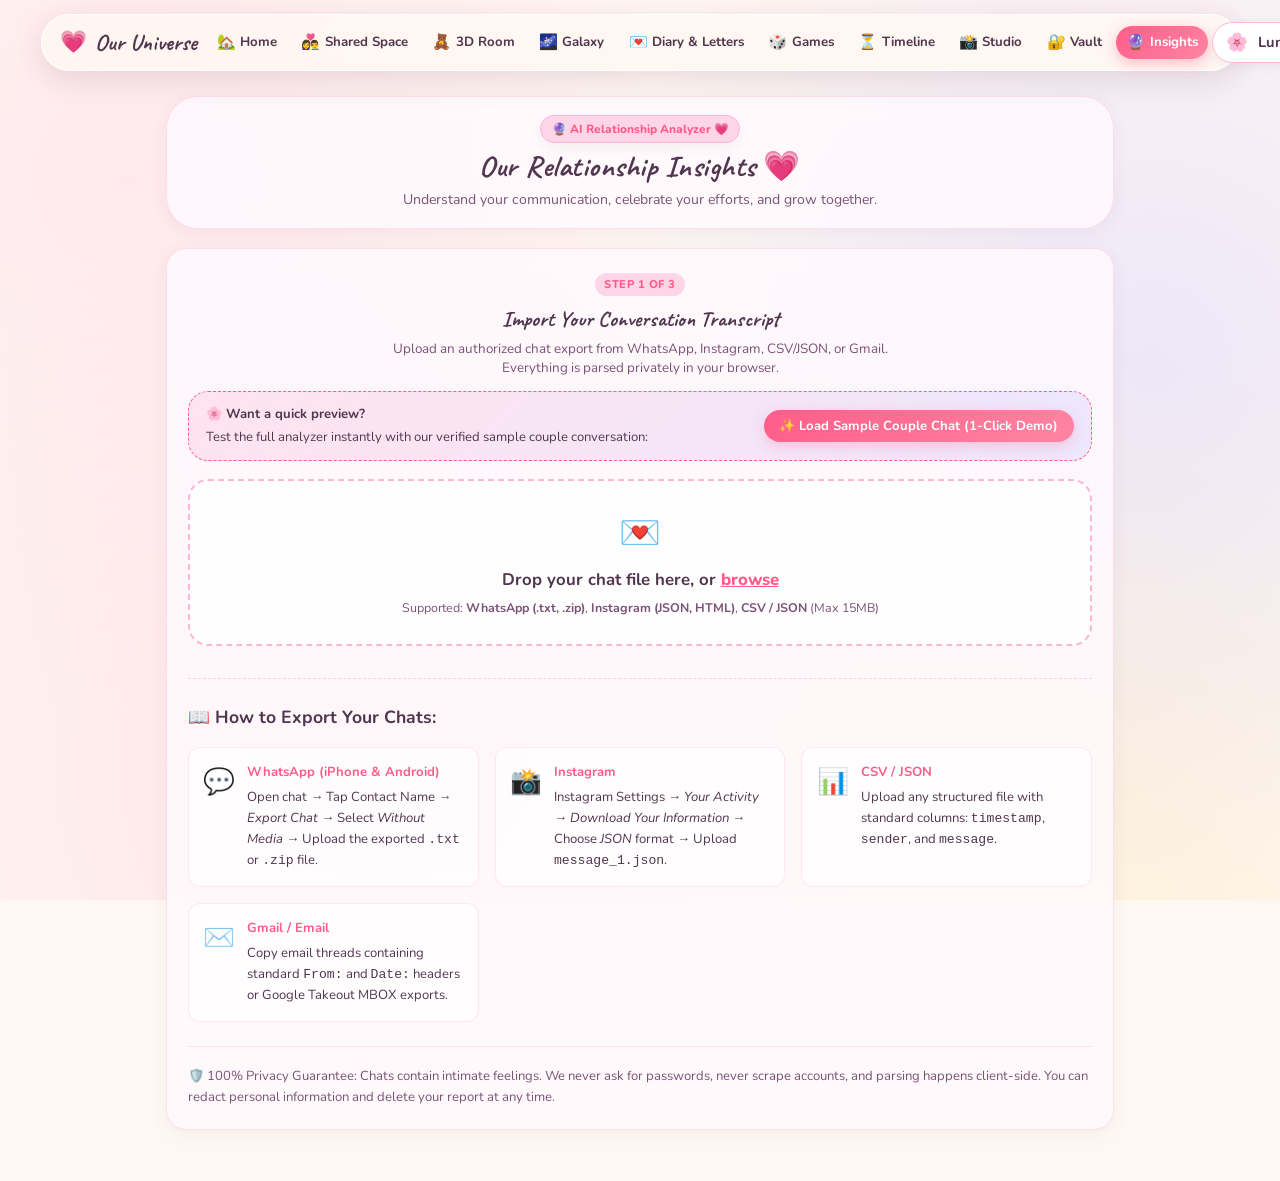
==== analyzer.html @ 063340ad "Initial commit: Our Little Universe project with AI relationship analyzer, couple quiz, 3D room, vau" ====
<!DOCTYPE html>
<html lang="en">
<head>
  <meta charset="UTF-8">
  <meta name="viewport" content="width=device-width, initial-scale=1.0">
  <title>Our Relationship Insights 💗 | Our Little Universe</title>
  <meta name="description" content="AI Relationship Analyzer - Understand your communication, celebrate your efforts, and grow together in your private couple universe.">

  <!-- Romantic Google Fonts -->
  <link rel="preconnect" href="https://fonts.googleapis.com">
  <link rel="preconnect" href="https://fonts.gstatic.com" crossorigin>
  <link href="https://fonts.googleapis.com/css2?family=Caveat:wght@600;700&family=Nunito:wght@400;600;700;800&family=Sacramento&display=swap" rel="stylesheet">

  <link rel="stylesheet" href="css/style.css">

  <style>
    /* Prevent flash of protected content before authentication confirmation */
    html:not(.auth-verified) body {
      display: none !important;
    }
  </style>
  <script>
    (function() {
      try {
        const token = localStorage.getItem('universe_session_token');
        const cached = localStorage.getItem('universe_cached_user');
        const hasCookie = document.cookie.indexOf('universe_session=') !== -1;
        if (token || cached || hasCookie) {
          document.documentElement.classList.add('auth-verified');
        }
      } catch (e) {}
    })();
  </script>
</head>
<body class="page-analyzer">

  <!-- Site Navigation -->
  <header class="site-header" id="site-header">
    <nav class="nav-container" aria-label="Main Navigation">
      <a href="index.html" class="nav-logo" aria-label="Our Little Universe Home">
        <span class="logo-heart">💗</span>
        <span class="logo-text">Our Universe</span>
      </a>

      <!-- Hamburger Toggle for Mobile -->
      <button class="nav-toggle-btn" id="nav-toggle-btn" aria-label="Toggle navigation menu" aria-expanded="false" aria-controls="nav-links-menu">
        <div class="hamburger-icon" aria-hidden="true">
          <span></span>
          <span></span>
          <span></span>
        </div>
      </button>

      <!-- Nav Links -->
      <ul class="nav-links" id="nav-links-menu">
        <li><a href="index.html" class="nav-link"><span>🏡</span> Home</a></li>
        <li><a href="shared.html" class="nav-link"><span>👩‍❤️‍👨</span> Shared Space</a></li>
        <li><a href="room.html" class="nav-link"><span>🧸</span> 3D Room</a></li>
        <li><a href="galaxy.html" class="nav-link"><span>🌌</span> Galaxy</a></li>
        <li><a href="diary.html" class="nav-link"><span>💌</span> Diary &amp; Letters</a></li>
        <li><a href="games.html" class="nav-link"><span>🎲</span> Games</a></li>
        <li><a href="timeline.html" class="nav-link"><span>⏳</span> Timeline</a></li>
        <li><a href="studio.html" class="nav-link"><span>📸</span> Studio</a></li>
        <li><a href="vault.html" class="nav-link"><span>🔐</span> Vault</a></li>
        <li><a href="analyzer.html" class="nav-link active"><span>🔮</span> Insights</a></li>
        <li class="nav-account-item">
          <div class="user-account-pill">
            <span class="user-avatar" aria-hidden="true">🌸</span>
            <span class="user-display-name" id="user-display-name">Soulmate</span>
            <button type="button" class="btn-logout" id="btn-logout" aria-label="Log Out">
              <span>Logout</span> 🚪
            </button>
          </div>
        </li>
      </ul>
    </nav>
  </header>

  <main class="analyzer-main-container">

    <!-- Page Hero Banner -->
    <div class="analyzer-hero-card glass-card text-center">
      <div class="hero-badge">
        <span>🔮</span> AI Relationship Analyzer <span>💗</span>
      </div>
      <h1 class="cursive-title studio-page-title" id="analyzer-main-title">
        Our Relationship <span class="sparkle-word">Insights</span> 💗
      </h1>
      <p class="studio-page-subtitle">
        Understand your communication, celebrate your efforts, and grow together.
      </p>
    </div>

    <!-- ============================================== -->
    <!-- STEP 1: CHAT IMPORT & REDACTION CENTER         -->
    <!-- ============================================== -->
    <section class="analyzer-step-section" id="step-import">
      <div class="glass-card import-card">
        <div class="step-card-header">
          <span class="step-counter-badge">Step 1 of 3</span>
          <h3>Import Your Conversation Transcript</h3>
          <p class="step-desc">
            Upload an authorized chat export from WhatsApp, Instagram, CSV/JSON, or Gmail. Everything is parsed privately in your browser.
          </p>
        </div>

        <!-- 1-Click Demo Evaluation Button -->
        <div class="demo-chat-banner">
          <div class="demo-info">
            <strong>🌸 Want a quick preview?</strong>
            <span>Test the full analyzer instantly with our verified sample couple conversation:</span>
          </div>
          <button type="button" class="btn btn-primary" id="btn-load-demo-chat">
            <span>✨ Load Sample Couple Chat (1-Click Demo)</span>
          </button>
        </div>

        <!-- Dropzone Container -->
        <div class="chat-dropzone" id="chat-dropzone" tabindex="0" role="button" aria-label="Upload chat export file">
          <input type="file" id="chat-file-input" accept=".txt,.zip,.json,.html,.htm,.csv" style="display: none;">
          <div class="dropzone-icon">💌</div>
          <h4>Drop your chat file here, or <span class="browse-link">browse</span></h4>
          <p class="dropzone-hints">
            Supported: <strong>WhatsApp (.txt, .zip)</strong>, <strong>Instagram (JSON, HTML)</strong>, <strong>CSV / JSON</strong> (Max 15MB)
          </p>
        </div>

        <!-- Supported Formats & Export Guides Accordion -->
        <div class="export-guides-wrapper">
          <h4 class="guides-heading"><span>📖</span> How to Export Your Chats:</h4>
          <div class="guides-grid">
            <div class="guide-item">
              <span class="guide-app-icon">💬</span>
              <div class="guide-item-content">
                <strong>WhatsApp (iPhone &amp; Android)</strong>
                <p>Open chat &rarr; Tap Contact Name &rarr; <em>Export Chat</em> &rarr; Select <em>Without Media</em> &rarr; Upload the exported <code>.txt</code> or <code>.zip</code> file.</p>
              </div>
            </div>
            <div class="guide-item">
              <span class="guide-app-icon">📸</span>
              <div class="guide-item-content">
                <strong>Instagram</strong>
                <p>Instagram Settings &rarr; <em>Your Activity</em> &rarr; <em>Download Your Information</em> &rarr; Choose <em>JSON</em> format &rarr; Upload <code>message_1.json</code>.</p>
              </div>
            </div>
            <div class="guide-item">
              <span class="guide-app-icon">📊</span>
              <div class="guide-item-content">
                <strong>CSV / JSON</strong>
                <p>Upload any structured file with standard columns: <code>timestamp</code>, <code>sender</code>, and <code>message</code>.</p>
              </div>
            </div>
            <div class="guide-item">
              <span class="guide-app-icon">✉️</span>
              <div class="guide-item-content">
                <strong>Gmail / Email</strong>
                <p>Copy email threads containing standard <code>From:</code> and <code>Date:</code> headers or Google Takeout MBOX exports.</p>
              </div>
            </div>
          </div>
        </div>

        <!-- Privacy & Protection Disclosure -->
        <div class="vault-security-guarantee" style="margin-top: 1.5rem;">
          <span>🛡️ 100% Privacy Guarantee:</span> Chats contain intimate feelings. We never ask for passwords, never scrape accounts, and parsing happens client-side. You can redact personal information and delete your report at any time.
        </div>
      </div>
    </section>

    <!-- ============================================== -->
    <!-- STEP 2: IDENTIFY BOTH PARTNERS & CONSENT CHECK -->
    <!-- ============================================== -->
    <section class="analyzer-step-section" id="step-mapping" style="display: none;">
      <div class="glass-card mapping-card">
        <div class="step-card-header text-center">
          <span class="step-counter-badge">Step 2 of 3</span>
          <h3>Identify Both Partners &amp; Verify Consent</h3>
          <p class="step-desc">
            Map the detected chat names to Partner A and Partner B. You can assign custom cute nicknames!
          </p>
        </div>

        <!-- Detected Overview Summary -->
        <div class="detected-overview-box">
          <div class="overview-item">
            <span class="item-label">Total Messages</span>
            <span class="item-val" id="mapping-preview-total">0</span>
          </div>
          <div class="overview-item">
            <span class="item-label">Conversation Span</span>
            <span class="item-val" id="mapping-preview-dates">Loading...</span>
          </div>
          <div class="overview-item">
            <span class="item-label">Detected Format</span>
            <span class="item-val" id="mapping-preview-format">WhatsApp TXT</span>
          </div>
        </div>

        <!-- Partner Mapping Form -->
        <div class="partners-mapping-grid">
          <div class="partner-map-col">
            <label class="form-label" for="select-partner-a"><span>🌸</span> Select Partner A (Sender):</label>
            <select id="select-partner-a" class="studio-input"></select>
            <label class="form-label" for="input-name-a" style="margin-top: 0.8rem;">Display Name / Nickname:</label>
            <input type="text" id="input-name-a" class="studio-input" value="Dudu">
          </div>

          <div class="partner-map-col">
            <label class="form-label" for="select-partner-b"><span>🧸</span> Select Partner B (Sender):</label>
            <select id="select-partner-b" class="studio-input"></select>
            <label class="form-label" for="input-name-b" style="margin-top: 0.8rem;">Display Name / Nickname:</label>
            <input type="text" id="input-name-b" class="studio-input" value="Budu">
          </div>
        </div>

        <!-- Privacy & Informed Consent Checklist -->
        <div class="consent-checklist-box">
          <h4><span>📜</span> Mandatory Mutual Consent &amp; Privacy Checklist</h4>
          <label class="consent-label">
            <input type="checkbox" id="consent-agreement" required>
            <span>I confirm that <strong>both partners have given permission</strong> to analyze this shared conversation.</span>
          </label>
          <label class="consent-label">
            <input type="checkbox" id="consent-redact" checked>
            <span><strong>Automatically redact personal information:</strong> masks phone numbers, emails, and web links before processing.</span>
          </label>
        </div>

        <div class="mapping-actions-row">
          <button type="button" class="btn btn-secondary" id="btn-cancel-mapping">
            <span>↩️ Choose Another File</span>
          </button>
          <button type="button" class="btn btn-primary" id="btn-confirm-analyze">
            <span>✨ Confirm &amp; Generate Insights</span>
          </button>
        </div>
      </div>
    </section>

    <!-- ============================================== -->
    <!-- STEP 3: RELATIONSHIP INSIGHTS DASHBOARD        -->
    <!-- ============================================== -->
    <section class="analyzer-step-section" id="step-dashboard" style="display: none;">
      
      <!-- Top Status Toolbar -->
      <div class="dashboard-toolbar-row">
        <div class="toolbar-left">
          <span class="status-pill-badge" id="ai-engine-badge"><span>🤖</span> AI Engine Active</span>
          <span class="couple-names-badge" id="dashboard-partner-names">A celebration of communication for Dudu &amp; Budu 💗</span>
        </div>
        <div class="toolbar-right">
          <button type="button" class="btn btn-secondary btn-sm" id="btn-export-report" title="Print or save PDF report">
            <span>📄</span> Export Report
          </button>
          <button type="button" class="btn btn-secondary btn-sm" id="btn-new-analysis">
            <span>🔄</span> New Analysis
          </button>
          <button type="button" class="btn btn-danger btn-sm" id="btn-delete-analysis" title="Purge all data">
            <span>🗑️</span> Delete All Data
          </button>
        </div>
      </div>

      <!-- 1. Key Statistics Grid -->
      <div class="stats-cards-grid">
        <div class="stat-metric-card glass-card">
          <span class="stat-icon">💬</span>
          <span class="stat-number" id="stat-total-messages">0</span>
          <span class="stat-label">Total Messages</span>
          <span class="stat-subtext" id="stat-date-span">Verified Timeline</span>
        </div>
        <div class="stat-metric-card glass-card">
          <span class="stat-icon">📅</span>
          <span class="stat-number" id="stat-active-days">0</span>
          <span class="stat-label">Active Conversation Days</span>
          <span class="stat-subtext" id="stat-calendar-days">Span</span>
        </div>
        <div class="stat-metric-card glass-card">
          <span class="stat-icon">👩‍❤️‍👨</span>
          <span class="stat-number" id="stat-dual-days">0</span>
          <span class="stat-label">Both Partners Active Days</span>
          <span class="stat-subtext">Mutual Daily Interaction</span>
        </div>
        <div class="stat-metric-card glass-card">
          <span class="stat-icon">⚡</span>
          <span class="stat-number" id="stat-avg-msgs">0</span>
          <span class="stat-label">Avg Messages / Active Day</span>
          <span class="stat-subtext">Daily Communication Rhythm</span>
        </div>
      </div>

      <!-- 2. Balanced Communication Analysis & Visual Meters -->
      <div class="glass-card section-card" id="section-balance">
        <div class="section-card-title">
          <span>⚖️</span> Communication Balance &amp; Reciprocity
        </div>
        <p class="section-card-subtitle">
          Analyzing message volume, who starts conversations, and response tempos without arbitrary value judgments.
        </p>

        <div class="meters-container">
          <!-- Message Volume Meter -->
          <div class="meter-block">
            <div class="meter-header">
              <strong>Message Volume Share</strong>
              <span class="meter-values"><span id="meter-val-msgs-a">50%</span> vs <span id="meter-val-msgs-b">50%</span></span>
            </div>
            <div class="balance-bar-wrapper">
              <div class="balance-bar-a" id="bar-msgs-a" style="width: 50%;"></div>
              <div class="balance-bar-b" id="bar-msgs-b" style="width: 50%;"></div>
            </div>
            <div class="meter-legend">
              <span class="legend-a">🌸 <span id="label-name-a">Partner A</span></span>
              <span class="legend-b">🧸 <span id="label-name-b">Partner B</span></span>
            </div>
          </div>

          <!-- Conversation Initiations Meter -->
          <div class="meter-block">
            <div class="meter-header">
              <strong>Conversation Initiations (Sessions with &gt; 4h gap)</strong>
              <span class="meter-values"><span id="meter-val-init-a">50%</span> vs <span id="meter-val-init-b">50%</span></span>
            </div>
            <div class="balance-bar-wrapper">
              <div class="balance-bar-a" id="bar-init-a" style="width: 50%;"></div>
              <div class="balance-bar-b" id="bar-init-b" style="width: 50%;"></div>
            </div>
          </div>

          <!-- Response Tempos Grid -->
          <div class="tempo-subgrid">
            <div class="tempo-card">
              <h5>Daytime Median Response Speed</h5>
              <div class="tempo-comparison">
                <div class="tempo-col">
                  <span class="tempo-name">Partner A</span>
                  <span class="tempo-val" id="resp-median-a">10 mins</span>
                  <span class="tempo-badge" id="resp-fast-a">60% &lt;10m</span>
                </div>
                <div class="tempo-vs">⚡</div>
                <div class="tempo-col">
                  <span class="tempo-name">Partner B</span>
                  <span class="tempo-val" id="resp-median-b">15 mins</span>
                  <span class="tempo-badge" id="resp-fast-b">55% &lt;10m</span>
                </div>
              </div>
              <p class="tempo-methodology" id="resp-methodology"></p>
            </div>

            <div class="tempo-card">
              <h5>Questions Asked &amp; Answered</h5>
              <div class="tempo-comparison">
                <div class="tempo-col">
                  <span class="tempo-name">Partner A</span>
                  <span class="tempo-val" id="questions-asked-a">0</span>
                  <span class="tempo-badge" id="questions-rate-a">100% replied</span>
                </div>
                <div class="tempo-vs">❓</div>
                <div class="tempo-col">
                  <span class="tempo-name">Partner B</span>
                  <span class="tempo-val" id="questions-asked-b">0</span>
                  <span class="tempo-badge" id="questions-rate-b">100% replied</span>
                </div>
              </div>
              <p class="tempo-methodology">Measures curiosity and active interest in each other's daily lives and thoughts.</p>
            </div>
          </div>
        </div>

        <div class="balance-commentary-box" id="balance-analysis-commentary">
          Both partners share an open, reciprocal conversational flow.
        </div>
      </div>

      <!-- 3. Positive Moments & Celebrations -->
      <div class="glass-card section-card" id="section-positive">
        <div class="section-card-title">
          <span>💖</span> Positive Moments &amp; Mutual Appreciation
        </div>
        <p class="section-card-subtitle">
          Real tender moments, loving words, and emotional support discovered across your timeline.
        </p>
        <div class="positive-moments-grid" id="positive-moments-grid"></div>
      </div>

      <!-- 4. Partner Needs & Preferences (Separate Cards) -->
      <div class="glass-card section-card" id="section-needs">
        <div class="section-card-title">
          <span>💌</span> Understanding Both Partners' Needs &amp; Preferences
        </div>
        <p class="section-card-subtitle">
          Separate, compassionate profiles based on explicit statements and communicative habits.
        </p>
        <div class="partner-needs-grid">
          <div class="partner-needs-card glass-card" id="card-partner-a"></div>
          <div class="partner-needs-card glass-card" id="card-partner-b"></div>
        </div>
      </div>

      <!-- 5. Conflict Resolution & Communication Improvement Scenarios -->
      <div class="glass-card section-card" id="section-conflict">
        <div class="section-card-title">
          <span>🌱</span> What Could Both Partners Improve?
        </div>
        <p class="section-card-subtitle">
          Constructive, non-blaming breakdowns of real communication scenarios with constructive dialogue rewrites.
        </p>
        <div class="conflict-events-list" id="conflict-events-list"></div>
      </div>

      <!-- 6. Personalized Improvement Plan -->
      <div class="glass-card section-card" id="section-plan">
        <div class="section-card-title">
          <span>📋</span> Personalized Relationship Improvement Plan
        </div>
        <p class="section-card-subtitle">
          Actionable shared agreements and daily micro-habits to strengthen emotional security.
        </p>
        <ul class="improvement-plan-items" id="improvement-plan-items"></ul>
      </div>

      <!-- 7. Interactive Weekly Relationship Check-In -->
      <div class="glass-card section-card" id="section-checkin">
        <div class="section-card-title">
          <span>✨</span> Weekly Relationship Check-In &amp; Progress Tracker
        </div>
        <p class="section-card-subtitle">
          Log weekly reflections together to track your communication harmony over time.
        </p>

        <form id="weekly-checkin-form" class="weekly-checkin-form">
          <div class="rating-row">
            <span class="rating-label">This Week's Harmony Rating:</span>
            <div class="heart-rating-selector">
              <label><input type="radio" name="harmony-rating" value="1"> 💔</label>
              <label><input type="radio" name="harmony-rating" value="2"> 🤍</label>
              <label><input type="radio" name="harmony-rating" value="3"> 💓</label>
              <label><input type="radio" name="harmony-rating" value="4"> 💖</label>
              <label><input type="radio" name="harmony-rating" value="5" checked> 💕</label>
            </div>
          </div>

          <div class="form-grid-2">
            <div class="form-group">
              <label for="checkin-celebration" class="form-label"><span>🎉</span> What went well between us this week?</label>
              <input type="text" id="checkin-celebration" class="studio-input" placeholder="e.g. Loved our calm conversation about weekend plans!" required>
            </div>
            <div class="form-group">
              <label for="checkin-goal" class="form-label"><span>🌱</span> What is our focus for next week?</label>
              <input type="text" id="checkin-goal" class="studio-input" placeholder="e.g. Giving a quick heads-up when busy at work.">
            </div>
          </div>

          <button type="submit" class="btn btn-primary" id="btn-save-checkin" style="margin-top: 1rem;">
            <span>💌</span> Save Weekly Reflection
          </button>
        </form>

        <div class="checkin-history-container" style="margin-top: 2rem;">
          <h4 class="history-title"><span>⏳</span> Past Reflections:</h4>
          <div class="checkin-history-list" id="checkin-history-list"></div>
        </div>
      </div>

    </section>

  </main>

  <!-- Scripts -->
  <script src="js/auth.js"></script>
  <script src="js/chat-parsers.js"></script>
  <script src="js/relationship-statistics.js"></script>
  <script src="js/relationship-analyzer.js"></script>

  <script>
    // Header Navigation Toggle for Mobile
    const navToggle = document.getElementById('nav-toggle-btn');
    const navMenu = document.getElementById('nav-links-menu');
    if (navToggle && navMenu) {
      navToggle.addEventListener('click', () => {
        const isExp = navToggle.getAttribute('aria-expanded') === 'true';
        navToggle.setAttribute('aria-expanded', !isExp);
        navMenu.classList.toggle('active');
      });
    }

    // Display user name if logged in
    try {
      const user = JSON.parse(localStorage.getItem('universe_cached_user') || '{}');
      if (user.displayName) {
        const nameEl = document.getElementById('user-display-name');
        if (nameEl) nameEl.textContent = user.displayName;
      }
    } catch(e) {}
  </script>
</body>
</html>
---- css/style.css ----
/* =====================================================
   OUR LITTLE UNIVERSE 💗 - MAIN STYLESHEET
   A Dreamy, Cute & Interactive Romantic Web Experience
   ===================================================== */

@import url('https://fonts.googleapis.com/css2?family=Caveat:wght@400..700&family=Nunito:ital,wght@0,300..800;1,300..800&family=Sacramento&display=swap');

/* --- Root Variables & Theme Tokens --- */
:root {
  --color-blush-pink: #FFD6E7;
  --color-soft-pink: #FFB6D5;
  --color-lavender: #DCD6FF;
  --color-cream: #FFF8F2;
  --color-rose-red: #FF5C8A;
  --color-dark-plum: #51364F;
  --color-plum-light: #7A5377;
  --color-gold: #FFE29A;
  --color-white: #FFFFFF;
  --color-glass: rgba(255, 248, 242, 0.72);
  --color-glass-strong: rgba(255, 255, 255, 0.88);
  --color-glass-border: rgba(255, 255, 255, 0.75);

  --font-heading: 'Caveat', cursive, sans-serif;
  --font-script: 'Sacramento', cursive, sans-serif;
  --font-body: 'Nunito', sans-serif;

  --shadow-sm: 0 4px 12px rgba(81, 54, 79, 0.06);
  --shadow-md: 0 8px 24px rgba(81, 54, 79, 0.09);
  --shadow-lg: 0 16px 36px rgba(81, 54, 79, 0.12);
  --shadow-glow: 0 0 25px rgba(255, 92, 138, 0.45);
  --shadow-glow-lavender: 0 0 25px rgba(220, 214, 255, 0.6);

  --radius-sm: 12px;
  --radius-md: 20px;
  --radius-lg: 32px;
  --radius-full: 9999px;

  --transition-fast: 0.2s cubic-bezier(0.4, 0, 0.2, 1);
  --transition-normal: 0.35s cubic-bezier(0.34, 1.56, 0.64, 1);
  --transition-smooth: 0.5s cubic-bezier(0.25, 1, 0.5, 1);
}

/* --- Base & Reset --- */
*, *::before, *::after {
  box-sizing: border-box;
  margin: 0;
  padding: 0;
}

html {
  scroll-behavior: smooth;
  font-size: 16px;
  -webkit-font-smoothing: antialiased;
  -moz-osx-font-smoothing: grayscale;
}

body {
  font-family: var(--font-body);
  background-color: var(--color-cream);
  color: var(--color-dark-plum);
  line-height: 1.6;
  overflow-x: hidden;
  position: relative;
  min-height: 100vh;
  background-image: 
    radial-gradient(circle at 10% 20%, rgba(255, 214, 231, 0.45) 0%, transparent 40%),
    radial-gradient(circle at 90% 40%, rgba(220, 214, 255, 0.5) 0%, transparent 45%),
    radial-gradient(circle at 30% 85%, rgba(255, 182, 213, 0.35) 0%, transparent 50%),
    radial-gradient(circle at 80% 90%, rgba(255, 226, 154, 0.3) 0%, transparent 40%);
  background-attachment: fixed;
}

/* --- Accessibility & Focus --- */
:focus-visible {
  outline: 3px solid var(--color-rose-red);
  outline-offset: 3px;
  border-radius: var(--radius-sm);
}

.sr-only {
  position: absolute;
  width: 1px;
  height: 1px;
  padding: 0;
  margin: -1px;
  overflow: hidden;
  clip: rect(0, 0, 0, 0);
  border: 0;
}

/* --- Global Interactive Canvas & Mouse Sparkles --- */
#universe-bg-canvas {
  position: fixed;
  top: 0;
  left: 0;
  width: 100%;
  height: 100%;
  pointer-events: none;
  z-index: 0;
}

.sparkle-particle {
  position: fixed;
  pointer-events: none;
  z-index: 9999;
  transform: translate(-50%, -50%);
  animation: sparkleFade 0.75s forwards cubic-bezier(0.1, 0.8, 0.3, 1);
}

@keyframes sparkleFade {
  0% {
    opacity: 1;
    transform: translate(-50%, -50%) scale(0.4) rotate(0deg);
  }
  50% {
    opacity: 0.9;
    transform: translate(-50%, calc(-50% - 14px)) scale(1.1) rotate(90deg);
  }
  100% {
    opacity: 0;
    transform: translate(-50%, calc(-50% - 28px)) scale(0.2) rotate(180deg);
  }
}

/* --- Typography Utilities --- */
.cursive-title {
  font-family: var(--font-heading);
  font-weight: 700;
  letter-spacing: 0.5px;
}

.section-container {
  max-width: 1100px;
  margin: 0 auto;
  padding: 3rem 1.25rem;
  position: relative;
  z-index: 1;
}

.section-header {
  text-align: center;
  margin-bottom: 1.8rem;
  position: relative;
}

.section-badge {
  display: inline-flex;
  align-items: center;
  gap: 0.4rem;
  background: rgba(255, 255, 255, 0.9);
  border: 1px solid rgba(255, 182, 213, 0.8);
  padding: 0.28rem 0.9rem;
  border-radius: var(--radius-full);
  font-size: 0.84rem;
  font-weight: 700;
  color: var(--color-rose-red);
  box-shadow: 0 2px 8px rgba(255, 92, 138, 0.12);
  margin-bottom: 0.5rem;
  backdrop-filter: blur(8px);
}

.section-title {
  font-family: var(--font-heading);
  font-size: clamp(1.8rem, 3.5vw, 2.4rem);
  color: var(--color-dark-plum);
  line-height: 1.2;
  margin-bottom: 0.4rem;
  text-shadow: 0 1px 2px rgba(255, 255, 255, 0.8);
}

.section-subtitle {
  font-size: clamp(0.92rem, 1.4vw, 1.05rem);
  color: var(--color-plum-light);
  max-width: 580px;
  margin: 0 auto;
  font-weight: 500;
  line-height: 1.45;
}

/* --- Reusable Glass Card --- */
.glass-card {
  background: rgba(255, 250, 253, 0.85);
  backdrop-filter: blur(14px);
  -webkit-backdrop-filter: blur(14px);
  border: 1px solid rgba(255, 205, 225, 0.65);
  border-radius: var(--radius-md);
  box-shadow: 0 4px 18px rgba(81, 54, 79, 0.06);
  position: relative;
  transition: transform var(--transition-normal), box-shadow var(--transition-normal);
}

.glass-card:hover {
  box-shadow: 0 8px 24px rgba(81, 54, 79, 0.1);
}

/* --- Buttons --- */
.btn {
  display: inline-flex;
  align-items: center;
  justify-content: center;
  gap: 0.45rem;
  padding: 0.58rem 1.35rem;
  font-family: var(--font-body);
  font-size: 0.92rem;
  font-weight: 700;
  border-radius: var(--radius-full);
  border: none;
  cursor: pointer;
  text-decoration: none;
  transition: all var(--transition-normal);
  position: relative;
  overflow: hidden;
  user-select: none;
}

.btn-primary {
  background: linear-gradient(135deg, var(--color-rose-red), #FF85A2);
  color: var(--color-white);
  box-shadow: 0 4px 14px rgba(255, 92, 138, 0.28);
}

.btn-primary:hover {
  transform: translateY(-2px);
  box-shadow: 0 6px 18px rgba(255, 92, 138, 0.4);
}

.btn-primary:active {
  transform: translateY(0);
}

.btn-secondary {
  background: var(--color-white);
  color: var(--color-dark-plum);
  border: 1.2px solid var(--color-soft-pink);
  box-shadow: 0 2px 8px rgba(81, 54, 79, 0.05);
}

.btn-secondary:hover {
  background: #FFF5F9;
  border-color: var(--color-rose-red);
  transform: translateY(-2px);
  color: var(--color-rose-red);
  box-shadow: 0 4px 12px rgba(81, 54, 79, 0.09);
}

.btn-secondary:active {
  transform: translateY(0);
}

.btn-heart-burst {
  position: relative;
}

/* =====================================================
   1. NAVIGATION BAR
   ===================================================== */
.site-header {
  position: fixed;
  top: 0.85rem;
  left: 0;
  width: 100%;
  z-index: 1000;
  padding: 0 1rem;
  pointer-events: none;
}

.nav-container {
  max-width: 1360px;
  width: 96%;
  margin: 0 auto;
  display: flex;
  align-items: center;
  justify-content: space-between;
  background: rgba(255, 248, 242, 0.88);
  backdrop-filter: blur(25px);
  -webkit-backdrop-filter: blur(25px);
  border: 1.5px solid rgba(255, 255, 255, 0.95);
  border-radius: var(--radius-full);
  padding: 0.45rem 1.15rem;
  box-shadow: 0 10px 30px rgba(81, 54, 79, 0.12), 0 0 25px rgba(255, 214, 231, 0.35);
  pointer-events: auto;
  transition: all var(--transition-normal);
  gap: 0.6rem;
}

.site-header.scrolled .nav-container {
  padding: 0.38rem 1rem;
  background: rgba(255, 255, 255, 0.96);
  box-shadow: 0 12px 35px rgba(81, 54, 79, 0.16);
}

.nav-logo {
  display: flex;
  align-items: center;
  gap: 0.45rem;
  text-decoration: none;
  font-family: var(--font-heading);
  font-size: 1.45rem;
  font-weight: 700;
  color: var(--color-dark-plum);
  transition: transform var(--transition-fast);
  white-space: nowrap !important;
  flex-shrink: 0;
  user-select: none;
}

.nav-logo:hover {
  transform: scale(1.04);
}

.nav-logo .logo-heart {
  font-size: 1.35rem;
  display: inline-block;
  animation: heartPulse 1.8s infinite ease-in-out;
}

.nav-logo .logo-text {
  white-space: nowrap !important;
}

@keyframes heartPulse {
  0%, 100% { transform: scale(1); }
  50% { transform: scale(1.22); }
}

.nav-links {
  display: flex;
  align-items: center;
  gap: 0.22rem;
  list-style: none;
  flex-wrap: nowrap;
  margin: 0;
  padding: 0;
}

.nav-link {
  text-decoration: none;
  color: var(--color-dark-plum);
  font-weight: 700;
  font-size: 0.83rem;
  padding: 0.38rem 0.65rem;
  border-radius: var(--radius-full);
  transition: all var(--transition-fast);
  display: inline-flex;
  align-items: center;
  gap: 0.28rem;
  white-space: nowrap !important;
  border: none;
  background: transparent;
  cursor: pointer;
  font-family: inherit;
}

.nav-link span {
  font-size: 0.95rem;
  line-height: 1;
}

.nav-link:hover {
  background: var(--color-blush-pink);
  color: var(--color-rose-red);
  transform: translateY(-1.5px);
}

.nav-link.active {
  background: linear-gradient(135deg, var(--color-rose-red), #FF85A2);
  color: var(--color-white);
  box-shadow: 0 4px 14px rgba(255, 92, 138, 0.4);
}

/* Nav Dropdown (Chapters Menu) */
.nav-dropdown {
  position: relative;
  list-style: none;
}

.nav-dropdown-btn {
  display: inline-flex;
  align-items: center;
  gap: 0.25rem;
}

.dropdown-chevron {
  font-size: 0.68rem;
  transition: transform 0.2s ease;
  display: inline-block;
}

.nav-dropdown:hover .dropdown-chevron,
.nav-dropdown.open .dropdown-chevron {
  transform: rotate(180deg);
}

.nav-dropdown-menu {
  position: absolute;
  top: calc(100% + 0.6rem);
  left: 50%;
  transform: translateX(-50%) translateY(8px);
  background: rgba(255, 248, 242, 0.98);
  backdrop-filter: blur(25px);
  -webkit-backdrop-filter: blur(25px);
  border: 1.5px solid rgba(255, 255, 255, 0.95);
  border-radius: 16px;
  box-shadow: 0 16px 40px rgba(81, 54, 79, 0.18), 0 0 25px rgba(255, 214, 231, 0.35);
  padding: 0.5rem;
  min-width: 215px;
  list-style: none;
  opacity: 0;
  visibility: hidden;
  pointer-events: none;
  transition: all 0.22s cubic-bezier(0.25, 1, 0.5, 1);
  z-index: 1100;
}

.nav-dropdown:hover .nav-dropdown-menu,
.nav-dropdown.open .nav-dropdown-menu {
  opacity: 1;
  visibility: visible;
  pointer-events: auto;
  transform: translateX(-50%) translateY(0);
}

.nav-dropdown-item {
  display: flex;
  align-items: center;
  gap: 0.55rem;
  padding: 0.48rem 0.8rem;
  border-radius: 10px;
  font-size: 0.82rem;
  font-weight: 700;
  color: var(--color-dark-plum);
  text-decoration: none;
  white-space: nowrap !important;
  transition: all var(--transition-fast);
}

.nav-dropdown-item:hover {
  background: linear-gradient(135deg, rgba(255, 214, 231, 0.65), rgba(220, 214, 255, 0.5));
  color: var(--color-rose-red);
  transform: translateX(3px);
}

/* Mobile Hamburger Toggle */
.nav-toggle-btn {
  display: none;
  background: transparent;
  border: none;
  cursor: pointer;
  padding: 0.5rem;
  border-radius: var(--radius-sm);
  color: var(--color-dark-plum);
}

.hamburger-icon {
  width: 24px;
  height: 20px;
  display: flex;
  flex-direction: column;
  justify-content: space-between;
}

.hamburger-icon span {
  display: block;
  height: 3px;
  width: 100%;
  background-color: var(--color-dark-plum);
  border-radius: 3px;
  transition: all var(--transition-normal);
}

.nav-toggle-btn.open .hamburger-icon span:nth-child(1) {
  transform: translateY(8.5px) rotate(45deg);
  background-color: var(--color-rose-red);
}

.nav-toggle-btn.open .hamburger-icon span:nth-child(2) {
  opacity: 0;
  transform: scaleX(0);
}

.nav-toggle-btn.open .hamburger-icon span:nth-child(3) {
  transform: translateY(-8.5px) rotate(-45deg);
  background-color: var(--color-rose-red);
}

/* =====================================================
   2. HERO SECTION
   ===================================================== */
.hero-section {
  min-height: 85vh;
  display: flex;
  align-items: center;
  justify-content: center;
  padding: 4.5rem 1.25rem 3rem;
  position: relative;
  overflow: hidden;
  background: radial-gradient(circle at 50% 45%, #FFE9F3 0%, #F5E8FF 50%, #FFF8F2 90%);
}

.hero-clouds-layer {
  position: absolute;
  top: 0;
  left: 0;
  width: 100%;
  height: 100%;
  pointer-events: none;
  overflow: hidden;
}

.floating-cloud {
  position: absolute;
  background: rgba(255, 255, 255, 0.65);
  border-radius: 100px;
  filter: blur(2px);
  animation: floatCloud 28s infinite linear;
}

.cloud-1 {
  width: 240px;
  height: 80px;
  top: 15%;
  left: -240px;
  animation-delay: 0s;
}

.cloud-2 {
  width: 320px;
  height: 100px;
  top: 65%;
  left: -320px;
  animation-delay: 14s;
}

@keyframes floatCloud {
  0% { transform: translateX(0); }
  100% { transform: translateX(calc(100vw + 400px)); }
}

.hero-content {
  text-align: center;
  max-width: 840px;
  position: relative;
  z-index: 2;
  margin: 0 auto;
}

.hero-badge {
  display: inline-flex;
  align-items: center;
  gap: 0.45rem;
  background: rgba(255, 255, 255, 0.9);
  border: 1px solid var(--color-soft-pink);
  padding: 0.32rem 1.05rem;
  border-radius: var(--radius-full);
  font-size: 0.86rem;
  font-weight: 700;
  color: var(--color-rose-red);
  box-shadow: var(--shadow-sm);
  margin-bottom: 1.1rem;
  animation: floatSoft 4s infinite ease-in-out;
}

@keyframes floatSoft {
  0%, 100% { transform: translateY(0); }
  50% { transform: translateY(-7px); }
}

/* Animated Glowing Interactive Center Heart */
.hero-heart-wrapper {
  position: relative;
  display: inline-block;
  margin: 0.8rem auto 1.2rem;
  cursor: pointer;
}

.center-heart-glow {
  position: absolute;
  top: 50%;
  left: 50%;
  transform: translate(-50%, -50%);
  width: 100px;
  height: 100px;
  background: radial-gradient(circle, rgba(255, 92, 138, 0.35) 0%, transparent 70%);
  border-radius: 50%;
  filter: blur(10px);
  animation: pulseGlow 2.5s infinite ease-in-out;
  pointer-events: none;
}

@keyframes pulseGlow {
  0%, 100% { transform: translate(-50%, -50%) scale(1); opacity: 0.6; }
  50% { transform: translate(-50%, -50%) scale(1.4); opacity: 0.95; }
}

.center-heart-btn {
  width: 76px;
  height: 76px;
  border-radius: 50%;
  background: linear-gradient(135deg, #FFF0F6, #FFD6E7);
  border: 2px solid rgba(255, 255, 255, 0.9);
  display: flex;
  align-items: center;
  justify-content: center;
  font-size: 2.3rem;
  box-shadow: 0 6px 20px rgba(255, 92, 138, 0.28);
  transition: transform var(--transition-normal);
  user-select: none;
}

.center-heart-btn:hover {
  transform: scale(1.15) rotate(-6deg);
}

.center-heart-btn:active {
  transform: scale(0.92);
}

.center-heart-btn span {
  display: inline-block;
  animation: heartThump 1.4s infinite ease-in-out;
}

@keyframes heartThump {
  0%, 100% { transform: scale(1); }
  25% { transform: scale(1.18); }
  40% { transform: scale(1.05); }
  60% { transform: scale(1.22); }
}

.hero-heart-hint {
  display: block;
  font-size: 0.88rem;
  color: var(--color-plum-light);
  margin-top: 0.5rem;
  font-weight: 600;
  letter-spacing: 0.5px;
}

.hero-title {
  font-family: var(--font-heading);
  font-size: clamp(2.1rem, 4.5vw, 3.2rem);
  color: var(--color-dark-plum);
  line-height: 1.15;
  margin-bottom: 0.55rem;
}

.hero-title .sparkle-word {
  color: var(--color-rose-red);
  position: relative;
  display: inline-block;
}

.hero-subtitle {
  font-size: clamp(0.95rem, 1.5vw, 1.1rem);
  color: var(--color-plum-light);
  max-width: 580px;
  margin: 0 auto 1.5rem;
  font-weight: 500;
  line-height: 1.45;
}

.hero-actions {
  display: flex;
  align-items: center;
  justify-content: center;
  gap: 0.75rem;
  flex-wrap: wrap;
}

/* =====================================================
   3. PHOTOS AND MEMORIES GALLERY (SCRAPBOOK)
   ===================================================== */
.memories-section {
  position: relative;
}

.scrapbook-grid {
  display: grid;
  grid-template-columns: repeat(auto-fit, minmax(250px, 1fr));
  gap: 1.6rem 1.3rem;
  padding: 0.5rem 0;
}

.polaroid-card {
  background: var(--color-white);
  padding: 0.85rem 0.85rem 1.25rem;
  border-radius: 6px;
  box-shadow: 0 6px 18px rgba(81, 54, 79, 0.08), 0 2px 4px rgba(81, 54, 79, 0.04);
  position: relative;
  cursor: pointer;
  transition: transform 0.4s cubic-bezier(0.34, 1.56, 0.64, 1), box-shadow 0.4s ease, z-index 0.1s;
  will-change: transform;
}

/* Distinct Polaroid Rotations */
.polaroid-card:nth-child(1) { transform: rotate(-3deg); }
.polaroid-card:nth-child(2) { transform: rotate(2.5deg); }
.polaroid-card:nth-child(3) { transform: rotate(-2deg); }
.polaroid-card:nth-child(4) { transform: rotate(3deg); }
.polaroid-card:nth-child(5) { transform: rotate(-1.5deg); }
.polaroid-card:nth-child(6) { transform: rotate(2deg); }

.polaroid-card:hover {
  transform: scale(1.06) rotate(0deg) !important;
  box-shadow: 0 22px 42px rgba(81, 54, 79, 0.22), 0 0 20px rgba(255, 182, 213, 0.5);
  z-index: 20;
}

/* Cute Washi Tape Strip on Top */
.washi-tape {
  position: absolute;
  top: -12px;
  left: 50%;
  transform: translateX(-50%);
  width: 90px;
  height: 26px;
  background: rgba(255, 182, 213, 0.85);
  box-shadow: 0 2px 4px rgba(0, 0, 0, 0.08);
  clip-path: polygon(5% 0%, 95% 0%, 100% 100%, 0% 100%);
  pointer-events: none;
  opacity: 0.9;
}

.polaroid-card:nth-child(2n) .washi-tape {
  background: rgba(220, 214, 255, 0.9);
  width: 80px;
  transform: translateX(-50%) rotate(2deg);
}

.polaroid-card:nth-child(3n) .washi-tape {
  background: rgba(255, 226, 154, 0.85);
  width: 95px;
  transform: translateX(-50%) rotate(-3deg);
}

.polaroid-img-box {
  width: 100%;
  aspect-ratio: 4 / 3;
  overflow: hidden;
  border-radius: 4px;
  background: #F8EDEB;
  position: relative;
  box-shadow: inset 0 0 10px rgba(0, 0, 0, 0.05);
}

.polaroid-img-box img {
  width: 100%;
  height: 100%;
  object-fit: cover;
  display: block;
  transition: transform 0.6s ease;
}

.polaroid-card:hover .polaroid-img-box img {
  transform: scale(1.05);
}

.polaroid-overlay-zoom {
  position: absolute;
  inset: 0;
  background: rgba(81, 54, 79, 0.25);
  display: flex;
  align-items: center;
  justify-content: center;
  opacity: 0;
  transition: opacity 0.3s ease;
  backdrop-filter: blur(2px);
}

.polaroid-card:hover .polaroid-overlay-zoom {
  opacity: 1;
}

.zoom-badge {
  background: var(--color-white);
  color: var(--color-rose-red);
  padding: 0.45rem 0.9rem;
  border-radius: var(--radius-full);
  font-size: 0.88rem;
  font-weight: 700;
  box-shadow: var(--shadow-md);
  display: flex;
  align-items: center;
  gap: 0.35rem;
}

.polaroid-meta {
  padding-top: 1.1rem;
  text-align: center;
}

.polaroid-caption {
  font-family: var(--font-heading);
  font-size: 1.6rem;
  font-weight: 700;
  color: var(--color-dark-plum);
  line-height: 1.2;
  margin-bottom: 0.3rem;
}

.polaroid-date {
  font-size: 0.85rem;
  color: var(--color-plum-light);
  display: inline-flex;
  align-items: center;
  gap: 0.3rem;
}

/* Cute Scrapbook Stickers */
.scrapbook-sticker {
  position: absolute;
  font-size: 1.5rem;
  pointer-events: none;
  filter: drop-shadow(0 3px 5px rgba(0, 0, 0, 0.12));
}

.polaroid-card:nth-child(1) .scrapbook-sticker { bottom: 12px; right: 12px; transform: rotate(15deg); }
.polaroid-card:nth-child(2) .scrapbook-sticker { bottom: 10px; left: 10px; transform: rotate(-10deg); }
.polaroid-card:nth-child(3) .scrapbook-sticker { top: 15px; right: 15px; transform: rotate(20deg); }
.polaroid-card:nth-child(4) .scrapbook-sticker { bottom: 12px; right: 10px; transform: rotate(-15deg); }
.polaroid-card:nth-child(5) .scrapbook-sticker { bottom: 10px; left: 12px; transform: rotate(12deg); }
.polaroid-card:nth-child(6) .scrapbook-sticker { bottom: 12px; right: 12px; transform: rotate(-8deg); }

/* Lightbox Modal */
.lightbox-modal {
  position: fixed;
  inset: 0;
  background: rgba(50, 30, 48, 0.78);
  backdrop-filter: blur(10px);
  -webkit-backdrop-filter: blur(10px);
  z-index: 2000;
  display: flex;
  align-items: center;
  justify-content: center;
  padding: 1.5rem;
  opacity: 0;
  visibility: hidden;
  transition: opacity 0.35s ease, visibility 0.35s ease;
}

.lightbox-modal.active {
  opacity: 1;
  visibility: visible;
}

.lightbox-content {
  background: var(--color-white);
  padding: 1.4rem 1.4rem 2rem;
  border-radius: var(--radius-md);
  max-width: 760px;
  width: 100%;
  max-height: 90vh;
  display: flex;
  flex-direction: column;
  position: relative;
  box-shadow: 0 25px 60px rgba(0, 0, 0, 0.35);
  transform: scale(0.92);
  transition: transform 0.35s cubic-bezier(0.34, 1.56, 0.64, 1);
}

.lightbox-modal.active .lightbox-content {
  transform: scale(1);
}

.lightbox-close-btn {
  position: absolute;
  top: -16px;
  right: -16px;
  width: 42px;
  height: 42px;
  border-radius: 50%;
  background: var(--color-rose-red);
  color: var(--color-white);
  border: 3px solid var(--color-white);
  font-size: 1.2rem;
  display: flex;
  align-items: center;
  justify-content: center;
  cursor: pointer;
  box-shadow: var(--shadow-md);
  transition: transform var(--transition-fast);
  z-index: 10;
}

.lightbox-close-btn:hover {
  transform: scale(1.15) rotate(90deg);
}

.lightbox-image-box {
  width: 100%;
  max-height: 60vh;
  border-radius: var(--radius-sm);
  overflow: hidden;
  background: #F8EDEB;
}

.lightbox-image-box img {
  width: 100%;
  height: 100%;
  max-height: 60vh;
  object-fit: contain;
  display: block;
}

.lightbox-meta {
  margin-top: 1.2rem;
  text-align: center;
}

.lightbox-caption {
  font-family: var(--font-heading);
  font-size: 2rem;
  color: var(--color-dark-plum);
}

.lightbox-desc {
  font-size: 1rem;
  color: var(--color-plum-light);
  margin-top: 0.25rem;
}

/* =====================================================
   4. SECRET LOVE LETTER SECTION
   ===================================================== */
.love-letter-section {
  position: relative;
}

.letter-stage {
  max-width: 680px;
  margin: 0 auto;
  position: relative;
}

/* 3D Envelope Container */
.envelope-wrapper {
  position: relative;
  width: 100%;
  max-width: 420px;
  height: 235px;
  margin: 0 auto;
  cursor: pointer;
  perspective: 1200px;
  transition: transform var(--transition-normal);
}

.envelope-wrapper:hover {
  transform: translateY(-5px);
}

.envelope {
  position: relative;
  width: 100%;
  height: 100%;
  background: #F3C9DC;
  border-radius: 12px;
  box-shadow: 0 18px 40px rgba(81, 54, 79, 0.16);
  overflow: visible;
}

/* Envelope Flaps */
.envelope-pocket {
  position: absolute;
  inset: 0;
  z-index: 3;
  clip-path: polygon(0% 0%, 50% 50%, 100% 0%, 100% 100%, 0% 100%);
  background: linear-gradient(to top, #FFB6D5, #FFD6E7);
  border-radius: 0 0 12px 12px;
}

.envelope-pocket-sides {
  position: absolute;
  inset: 0;
  z-index: 2;
  clip-path: polygon(0% 0%, 50% 50%, 0% 100%);
  background: #F3A8C7;
  border-radius: 12px 0 0 12px;
}

.envelope-pocket-right {
  position: absolute;
  inset: 0;
  z-index: 2;
  clip-path: polygon(100% 0%, 50% 50%, 100% 100%);
  background: #EEA0BF;
  border-radius: 0 12px 12px 0;
}

.envelope-flap {
  position: absolute;
  top: 0;
  left: 0;
  width: 100%;
  height: 100%;
  clip-path: polygon(0% 0%, 100% 0%, 50% 55%);
  background: #FFAACD;
  border-radius: 12px 12px 0 0;
  z-index: 5;
  transform-origin: top center;
  transition: transform 0.65s cubic-bezier(0.4, 0, 0.2, 1), z-index 0.3s;
}

.envelope-wrapper.opened .envelope-flap {
  transform: rotateX(180deg);
  z-index: 1;
}

/* Wax Seal Heart Button */
.wax-seal {
  position: absolute;
  top: 50%;
  left: 50%;
  transform: translate(-50%, -35%);
  width: 64px;
  height: 64px;
  border-radius: 50%;
  background: radial-gradient(circle, #FF5C8A 0%, #D82758 100%);
  box-shadow: 0 6px 16px rgba(216, 39, 88, 0.45), inset 0 2px 4px rgba(255, 255, 255, 0.4);
  display: flex;
  align-items: center;
  justify-content: center;
  font-size: 1.8rem;
  color: var(--color-white);
  z-index: 6;
  border: 2px dashed rgba(255, 255, 255, 0.5);
  cursor: pointer;
  transition: transform var(--transition-normal), box-shadow var(--transition-normal);
}

.wax-seal:hover {
  transform: translate(-50%, -35%) scale(1.15) rotate(10deg);
  box-shadow: 0 8px 22px rgba(216, 39, 88, 0.65);
}

.envelope-wrapper.opened .wax-seal {
  opacity: 0;
  pointer-events: none;
  transform: translate(-50%, -35%) scale(0.5);
}

.envelope-click-hint {
  position: absolute;
  bottom: -40px;
  left: 50%;
  transform: translateX(-50%);
  font-size: 0.95rem;
  font-weight: 700;
  color: var(--color-rose-red);
  background: var(--color-white);
  padding: 0.25rem 0.9rem;
  border-radius: var(--radius-full);
  box-shadow: var(--shadow-sm);
  white-space: nowrap;
  animation: floatSoft 3s infinite ease-in-out;
}

.envelope-wrapper.opened .envelope-click-hint {
  display: none;
}

/* Revealed Letter Paper Sheet */
.revealed-letter-card {
  display: none;
  background: #FFFDF9;
  border: 1px solid #F5DDE7;
  border-radius: var(--radius-md);
  padding: 3rem 2.8rem 2.5rem;
  box-shadow: var(--shadow-lg), 0 0 35px rgba(255, 182, 213, 0.25);
  position: relative;
  background-image: 
    radial-gradient(var(--color-blush-pink) 0.6px, transparent 0.6px),
    linear-gradient(#FCEEF4 1px, transparent 1px);
  background-size: 20px 20px, 100% 32px;
  background-position: 0 0, 0 24px;
  animation: letterUnfold 0.8s cubic-bezier(0.34, 1.56, 0.64, 1) forwards;
}

@keyframes letterUnfold {
  0% {
    opacity: 0;
    transform: translateY(40px) scale(0.92);
  }
  100% {
    opacity: 1;
    transform: translateY(0) scale(1);
  }
}

.revealed-letter-card.active {
  display: block;
}

.letter-stamp {
  position: absolute;
  top: 20px;
  right: 25px;
  width: 55px;
  height: 65px;
  border: 2px dashed var(--color-rose-red);
  border-radius: 4px;
  background: #FFF0F5;
  display: flex;
  flex-direction: column;
  align-items: center;
  justify-content: center;
  font-size: 1.4rem;
  transform: rotate(4deg);
}

.letter-stamp span {
  font-size: 0.65rem;
  font-weight: 800;
  color: var(--color-rose-red);
  text-transform: uppercase;
}

.letter-text-content {
  font-family: var(--font-heading);
  font-size: 1.85rem;
  line-height: 1.7;
  color: var(--color-dark-plum);
  min-height: 320px;
  white-space: pre-line;
}

.typewriter-cursor {
  display: inline-block;
  width: 3px;
  height: 1.5rem;
  background-color: var(--color-rose-red);
  margin-left: 3px;
  vertical-align: middle;
  animation: cursorBlink 0.8s infinite;
}

@keyframes cursorBlink {
  0%, 100% { opacity: 1; }
  50% { opacity: 0; }
}

.letter-action-bar {
  display: flex;
  align-items: center;
  justify-content: center;
  gap: 0.75rem;
  margin-top: 1.8rem;
  flex-wrap: wrap;
  padding-top: 1.25rem;
  border-top: 1.5px dashed var(--color-soft-pink);
}

/* Cute Letter Customization & Editor Styling */
.letter-custom-badge {
  display: inline-flex;
  align-items: center;
  gap: 0.4rem;
  padding: 0.35rem 0.95rem;
  background: rgba(255, 230, 240, 0.95);
  border: 1.5px solid rgba(255, 143, 177, 0.6);
  border-radius: 999px;
  font-size: 0.82rem;
  font-weight: 800;
  color: var(--color-rose-red);
  margin-bottom: 1.2rem;
  box-shadow: 0 2px 8px rgba(255, 143, 177, 0.2);
  animation: floatSoft 3s infinite ease-in-out;
}

.letter-edit-box {
  width: 100%;
  animation: fadeIn 0.3s ease;
  margin: 0.5rem 0 1rem;
}

.letter-edit-header {
  display: flex;
  flex-direction: column;
  gap: 0.6rem;
  margin-bottom: 0.75rem;
  text-align: left;
}

.letter-edit-title {
  display: inline-flex;
  align-items: center;
  gap: 0.4rem;
  font-size: 0.95rem;
  font-weight: 800;
  color: var(--color-rose-red);
}

.letter-emoji-bar {
  display: flex;
  align-items: center;
  gap: 0.45rem;
  background: rgba(255, 240, 246, 0.85);
  border: 1px solid rgba(255, 182, 204, 0.7);
  padding: 0.4rem 0.65rem;
  border-radius: 999px;
  overflow-x: auto;
  max-width: 100%;
}

.btn-emoji-sticker {
  background: #ffffff;
  border: 1px solid rgba(255, 182, 204, 0.6);
  border-radius: 50%;
  width: 32px;
  height: 32px;
  display: inline-flex;
  align-items: center;
  justify-content: center;
  font-size: 1.05rem;
  cursor: pointer;
  transition: all 0.2s cubic-bezier(0.2, 0.8, 0.2, 1);
  flex-shrink: 0;
  box-shadow: 0 1px 4px rgba(255, 143, 177, 0.15);
}

.btn-emoji-sticker:hover {
  transform: scale(1.22) translateY(-2px);
  background: #fff0f5;
  border-color: var(--color-rose-red);
  box-shadow: 0 4px 10px rgba(255, 92, 138, 0.3);
}

.btn-emoji-sticker:active {
  transform: scale(0.95);
}

.letter-edit-textarea {
  width: 100%;
  box-sizing: border-box;
  font-family: var(--font-heading);
  font-size: 1.55rem;
  line-height: 1.7;
  color: var(--color-dark-plum);
  background: transparent;
  border: 1.5px dashed rgba(255, 143, 177, 0.7);
  border-radius: var(--radius-sm);
  padding: 1rem 1.2rem;
  resize: vertical;
  min-height: 280px;
  outline: none;
  transition: all 0.25s ease;
  box-shadow: inset 0 2px 6px rgba(255, 182, 204, 0.08);
}

.letter-edit-textarea:focus {
  border-color: var(--color-rose-red);
  background: rgba(255, 255, 255, 0.6);
  box-shadow: 0 0 0 3px rgba(255, 92, 138, 0.2), inset 0 2px 6px rgba(255, 182, 204, 0.1);
}

.letter-char-counter {
  text-align: right;
  font-size: 0.78rem;
  color: var(--color-plum-light);
  margin-top: 0.35rem;
  font-weight: 700;
}

.btn-cute-action {
  border-radius: 999px !important;
  font-weight: 800 !important;
  font-size: 0.9rem !important;
  padding: 0.6rem 1.25rem !important;
  display: inline-flex !important;
  align-items: center !important;
  gap: 0.45rem !important;
  transition: all 0.22s cubic-bezier(0.2, 0.8, 0.2, 1) !important;
  box-shadow: 0 3px 10px rgba(255, 143, 177, 0.2) !important;
}

.btn-cute-action:hover {
  transform: translateY(-2.5px) !important;
  box-shadow: 0 6px 16px rgba(255, 92, 138, 0.28) !important;
}

.btn-cute-action:active {
  transform: translateY(0) !important;
}

/* Toast Notification for Copy */
.toast-msg {
  position: fixed;
  bottom: 5.5rem;
  left: 50%;
  transform: translateX(-50%) translateY(30px);
  background: var(--color-dark-plum);
  color: var(--color-white);
  padding: 0.75rem 1.6rem;
  border-radius: var(--radius-full);
  font-size: 0.98rem;
  font-weight: 700;
  box-shadow: var(--shadow-lg);
  opacity: 0;
  pointer-events: none;
  transition: all 0.35s cubic-bezier(0.34, 1.56, 0.64, 1);
  z-index: 3000;
  display: flex;
  align-items: center;
  gap: 0.5rem;
}

.toast-msg.show {
  opacity: 1;
  transform: translateX(-50%) translateY(0);
}

/* =====================================================
   5. FUN LOVE CALCULATOR SECTION
   ===================================================== */
.calculator-section {
  position: relative;
}

.calc-card {
  max-width: 520px;
  margin: 0 auto;
  padding: 2rem 1.6rem;
  text-align: center;
}

.calc-inputs-row {
  display: grid;
  grid-template-columns: 1fr auto 1fr;
  align-items: center;
  gap: 0.85rem;
  margin-bottom: 1.25rem;
}

.input-group {
  text-align: left;
}

.input-label {
  display: block;
  font-size: 0.92rem;
  font-weight: 700;
  color: var(--color-dark-plum);
  margin-bottom: 0.5rem;
}

.cute-input {
  width: 100%;
  padding: 0.65rem 0.95rem;
  font-family: var(--font-body);
  font-size: 0.94rem;
  font-weight: 600;
  color: var(--color-dark-plum);
  background: rgba(255, 255, 255, 0.9);
  border: 1.5px solid var(--color-soft-pink);
  border-radius: var(--radius-sm);
  outline: none;
  transition: all var(--transition-fast);
}

.cute-input:focus {
  border-color: var(--color-rose-red);
  box-shadow: 0 0 14px rgba(255, 92, 138, 0.3);
  background: var(--color-white);
}

.calc-heart-bridge {
  font-size: 2rem;
  color: var(--color-rose-red);
  animation: heartPulse 1.6s infinite ease-in-out;
  padding-top: 1.4rem;
}

.calc-btn-wrapper {
  margin-bottom: 1.5rem;
}

.btn-calculate {
  font-size: 1.15rem;
  padding: 1rem 2.4rem;
}

/* Calculator Loading Animation */
.calc-loading-box {
  display: none;
  margin: 2rem 0 1rem;
  flex-direction: column;
  align-items: center;
  gap: 0.8rem;
}

.calc-loading-box.active {
  display: flex;
}

.pulsing-hearts-loader {
  display: flex;
  gap: 0.6rem;
  font-size: 2rem;
}

.pulsing-hearts-loader span {
  animation: wavePulse 1s infinite ease-in-out;
}

.pulsing-hearts-loader span:nth-child(2) { animation-delay: 0.2s; }
.pulsing-hearts-loader span:nth-child(3) { animation-delay: 0.4s; }

@keyframes wavePulse {
  0%, 100% { transform: scale(0.8); opacity: 0.4; }
  50% { transform: scale(1.3); opacity: 1; }
}

.calc-loading-text {
  font-family: var(--font-heading);
  font-size: 1.5rem;
  color: var(--color-rose-red);
  font-weight: 700;
}

/* Calculator Result Card */
.calc-result-box {
  display: none;
  margin-top: 2rem;
  padding: 2rem;
  background: rgba(255, 255, 255, 0.9);
  border: 2px solid var(--color-soft-pink);
  border-radius: var(--radius-lg);
  box-shadow: var(--shadow-md);
  animation: popIn 0.5s cubic-bezier(0.34, 1.56, 0.64, 1) forwards;
}

@keyframes popIn {
  0% { transform: scale(0.85); opacity: 0; }
  100% { transform: scale(1); opacity: 1; }
}

.calc-result-box.active {
  display: block;
}

.score-circle {
  width: 130px;
  height: 130px;
  border-radius: 50%;
  background: linear-gradient(135deg, #FFEBF2, #FFD6E7);
  border: 4px solid var(--color-rose-red);
  margin: 0 auto 1.2rem;
  display: flex;
  flex-direction: column;
  align-items: center;
  justify-content: center;
  box-shadow: 0 8px 24px rgba(255, 92, 138, 0.35);
}

.score-number {
  font-size: 2.8rem;
  font-weight: 800;
  color: var(--color-rose-red);
  line-height: 1;
}

.score-label {
  font-size: 0.75rem;
  font-weight: 700;
  color: var(--color-plum-light);
  text-transform: uppercase;
  letter-spacing: 1px;
}

.score-message {
  font-family: var(--font-heading);
  font-size: 2rem;
  font-weight: 700;
  color: var(--color-dark-plum);
  margin-bottom: 0.8rem;
}

.score-couple-names {
  font-size: 1.1rem;
  font-weight: 700;
  color: var(--color-plum-light);
  margin-bottom: 1.5rem;
}

.calc-disclaimer {
  font-size: 0.85rem;
  color: var(--color-plum-light);
  margin-top: 1.5rem;
  font-style: italic;
  opacity: 0.8;
}

/* =====================================================
   6. CUTE INTERACTIVE QUESTIONS (QUIZ)
   ===================================================== */
.questions-section {
  position: relative;
}

.quiz-card {
  max-width: 580px;
  margin: 0 auto;
  padding: 2rem 1.6rem;
}

.quiz-progress-bar-wrapper {
  margin-bottom: 1.3rem;
}

.quiz-progress-meta {
  display: flex;
  align-items: center;
  justify-content: space-between;
  margin-bottom: 0.6rem;
  font-weight: 700;
  font-size: 0.95rem;
  color: var(--color-plum-light);
}

.quiz-track {
  width: 100%;
  height: 10px;
  background: rgba(220, 214, 255, 0.4);
  border-radius: var(--radius-full);
  overflow: hidden;
  position: relative;
}

.quiz-fill {
  height: 100%;
  background: linear-gradient(to right, var(--color-soft-pink), var(--color-rose-red));
  border-radius: var(--radius-full);
  width: 25%;
  transition: width 0.4s ease;
}

.quiz-question-box {
  margin-bottom: 1.25rem;
}

.quiz-question-text {
  font-family: var(--font-heading);
  font-size: 1.8rem;
  color: var(--color-dark-plum);
  line-height: 1.25;
  margin-bottom: 1.6rem;
  text-align: center;
}

.quiz-options-grid {
  display: grid;
  grid-template-columns: 1fr 1fr;
  gap: 1rem;
}

.quiz-option-btn {
  background: rgba(255, 255, 255, 0.85);
  border: 2px solid var(--color-soft-pink);
  border-radius: var(--radius-md);
  padding: 1.1rem 1.2rem;
  font-family: var(--font-body);
  font-size: 1.05rem;
  font-weight: 700;
  color: var(--color-dark-plum);
  cursor: pointer;
  text-align: left;
  display: flex;
  align-items: center;
  gap: 0.8rem;
  transition: all var(--transition-fast);
}

.quiz-option-btn:hover {
  background: var(--color-blush-pink);
  border-color: var(--color-rose-red);
  transform: translateY(-2px);
  box-shadow: var(--shadow-sm);
}

.quiz-option-btn.selected {
  background: #FFF0F5;
  border-color: var(--color-rose-red);
  color: var(--color-rose-red);
  box-shadow: 0 0 16px rgba(255, 92, 138, 0.3);
  transform: scale(1.02);
}

.quiz-nav-row {
  display: flex;
  align-items: center;
  justify-content: space-between;
  margin-top: 2rem;
  padding-top: 1.5rem;
  border-top: 1px solid rgba(81, 54, 79, 0.08);
}

/* Quiz Final Result Card */
.quiz-result-view {
  display: none;
  text-align: center;
  animation: popIn 0.55s cubic-bezier(0.34, 1.56, 0.64, 1) forwards;
}

.quiz-result-view.active {
  display: block;
}

.quiz-result-badge {
  font-size: 4rem;
  margin-bottom: 0.8rem;
  display: inline-block;
  animation: floatSoft 3.5s infinite ease-in-out;
}

.quiz-result-title {
  font-family: var(--font-heading);
  font-size: 2.6rem;
  color: var(--color-dark-plum);
  margin-bottom: 0.8rem;
}

.quiz-result-desc {
  font-size: 1.15rem;
  color: var(--color-plum-light);
  line-height: 1.6;
  max-width: 500px;
  margin: 0 auto 2rem;
}

/* =====================================================
   7. LIVE RELATIONSHIP COUNTDOWN ⏳
   ===================================================== */
.countdown-section {
  position: relative;
}

.countdown-card {
  max-width: 760px;
  margin: 0 auto;
  padding: 3rem 2.4rem;
  text-align: center;
}

.countdown-form-row {
  display: flex;
  align-items: center;
  justify-content: center;
  gap: 1rem;
  margin-bottom: 2.5rem;
  flex-wrap: wrap;
}

.countdown-input-group {
  display: flex;
  flex-direction: column;
  align-items: flex-start;
  gap: 0.4rem;
}

.countdown-input-group label {
  font-size: 0.9rem;
  font-weight: 700;
  color: var(--color-dark-plum);
}

.countdown-time-input {
  padding: 0.75rem 1.1rem;
  border-radius: var(--radius-md);
  border: 2px solid var(--color-soft-pink);
  font-family: var(--font-body);
  font-size: 1rem;
  font-weight: 600;
  color: var(--color-dark-plum);
  background: var(--color-white);
  outline: none;
}

.countdown-time-input:focus {
  border-color: var(--color-rose-red);
  box-shadow: 0 0 12px rgba(255, 92, 138, 0.25);
}

.countdown-status-badge {
  display: inline-block;
  padding: 0.4rem 1.2rem;
  border-radius: var(--radius-full);
  background: rgba(220, 214, 255, 0.7);
  color: var(--color-dark-plum);
  font-size: 1.05rem;
  font-weight: 700;
  margin-bottom: 2rem;
  box-shadow: var(--shadow-sm);
}

.counter-grid {
  display: grid;
  grid-template-columns: repeat(4, 1fr);
  gap: 1.25rem;
  margin-bottom: 2.5rem;
}

.counter-box {
  background: var(--color-white);
  border: 2px solid var(--color-soft-pink);
  border-radius: var(--radius-md);
  padding: 1.5rem 0.5rem;
  box-shadow: var(--shadow-md);
  transition: transform var(--transition-normal);
  position: relative;
  overflow: hidden;
}

.counter-box:hover {
  transform: translateY(-5px);
  border-color: var(--color-rose-red);
}

.counter-number {
  font-size: clamp(2rem, 5vw, 3.4rem);
  font-weight: 800;
  color: var(--color-rose-red);
  line-height: 1;
  margin-bottom: 0.4rem;
  font-variant-numeric: tabular-nums;
}

.counter-unit {
  font-size: 0.85rem;
  font-weight: 700;
  color: var(--color-plum-light);
  text-transform: uppercase;
  letter-spacing: 1px;
}

.countdown-celebration {
  display: none;
  background: #FFF0F6;
  border: 2px dashed var(--color-rose-red);
  border-radius: var(--radius-md);
  padding: 1.2rem;
  font-family: var(--font-heading);
  font-size: 1.8rem;
  color: var(--color-rose-red);
  font-weight: 700;
  margin-bottom: 1.5rem;
  animation: pulseGlow 2s infinite;
}

.countdown-celebration.active {
  display: block;
}

/* =====================================================
   8. MAGICAL SURPRISE SECTION ✨
   ===================================================== */
.surprise-section {
  position: relative;
  text-align: center;
}

.surprise-stage {
  max-width: 580px;
  margin: 0 auto;
  padding: 4rem 2rem;
}

.surprise-gift-box-btn {
  background: none;
  border: none;
  cursor: pointer;
  position: relative;
  display: inline-block;
  margin: 1rem 0 2rem;
  transition: transform 0.4s cubic-bezier(0.34, 1.56, 0.64, 1);
}

.surprise-gift-box-btn:hover {
  transform: scale(1.1) rotate(-3deg);
}

.surprise-gift-box-btn:active {
  transform: scale(0.95);
}

.gift-box-visual {
  width: 140px;
  height: 140px;
  position: relative;
  margin: 0 auto;
}

.gift-box-base {
  position: absolute;
  bottom: 0;
  left: 10px;
  width: 120px;
  height: 90px;
  background: linear-gradient(135deg, #FFB6D5, #FF5C8A);
  border-radius: 12px;
  box-shadow: 0 12px 30px rgba(255, 92, 138, 0.45);
}

.gift-box-base::after {
  content: '';
  position: absolute;
  top: 0;
  left: 50%;
  transform: translateX(-50%);
  width: 24px;
  height: 100%;
  background: var(--color-gold);
}

.gift-box-lid {
  position: absolute;
  top: 30px;
  left: 0;
  width: 140px;
  height: 32px;
  background: #FF5C8A;
  border-radius: 8px;
  box-shadow: 0 4px 10px rgba(0, 0, 0, 0.15);
  transition: transform 0.5s cubic-bezier(0.34, 1.56, 0.64, 1);
}

.gift-box-lid::after {
  content: '';
  position: absolute;
  top: 0;
  left: 50%;
  transform: translateX(-50%);
  width: 24px;
  height: 100%;
  background: var(--color-gold);
}

.gift-box-bow {
  position: absolute;
  top: 10px;
  left: 50%;
  transform: translateX(-50%);
  font-size: 2.2rem;
  filter: drop-shadow(0 2px 4px rgba(0, 0, 0, 0.2));
}

.gift-box-glow {
  position: absolute;
  inset: -15px;
  background: radial-gradient(circle, rgba(255, 226, 154, 0.6) 0%, transparent 70%);
  border-radius: 50%;
  filter: blur(12px);
  animation: pulseGlow 2.5s infinite;
  pointer-events: none;
}

/* Flying Pop-Out Item on Gift Box */
.gift-box-pop-item {
  position: absolute;
  top: 50%;
  left: 50%;
  transform: translate(-50%, -50%) scale(0);
  font-size: 2.8rem;
  z-index: 5;
  pointer-events: none;
  opacity: 0;
  transition: transform 0.6s cubic-bezier(0.34, 1.56, 0.64, 1), opacity 0.4s ease;
  filter: drop-shadow(0 6px 16px rgba(255, 92, 138, 0.4));
}

.gift-box-pop-item.popping {
  transform: translate(-50%, -120px) scale(1.3) rotate(8deg);
  opacity: 1;
}

.gift-box-hint-tip {
  font-size: 0.85rem;
  font-weight: 700;
  color: var(--color-plum-light);
  margin-top: 0.85rem;
}

/* Surprise Modal */
.surprise-modal-backdrop {
  position: fixed;
  inset: 0;
  background: rgba(45, 25, 43, 0.82);
  backdrop-filter: blur(14px);
  -webkit-backdrop-filter: blur(14px);
  z-index: 9999;
  display: flex;
  align-items: center;
  justify-content: center;
  padding: 1.5rem;
  opacity: 0;
  visibility: hidden;
  pointer-events: none;
  transition: opacity 0.4s ease, visibility 0.4s ease;
}

.surprise-modal-backdrop.active {
  opacity: 1;
  visibility: visible;
  pointer-events: auto;
}

.surprise-modal-card {
  background: #FFFDF9;
  border: 2px solid var(--color-soft-pink);
  border-radius: var(--radius-lg);
  max-width: 560px;
  width: 100%;
  padding: 3rem 2.2rem 2.5rem;
  text-align: center;
  position: relative;
  box-shadow: 0 25px 60px rgba(0, 0, 0, 0.4), 0 0 40px rgba(255, 92, 138, 0.35);
  transform: scale(0.85);
  transition: transform 0.45s cubic-bezier(0.34, 1.56, 0.64, 1);
}

.surprise-modal-backdrop.active .surprise-modal-card {
  transform: scale(1);
}

.surprise-modal-close-btn {
  position: absolute;
  top: 18px;
  right: 18px;
  width: 38px;
  height: 38px;
  border-radius: 50%;
  background: #FFF0F5;
  border: 1px solid var(--color-soft-pink);
  color: var(--color-dark-plum);
  font-size: 1.1rem;
  display: flex;
  align-items: center;
  justify-content: center;
  cursor: pointer;
  transition: transform var(--transition-fast), background var(--transition-fast);
}

.surprise-modal-close-btn:hover {
  transform: scale(1.1) rotate(90deg);
  background: var(--color-rose-red);
  color: var(--color-white);
}

.surprise-badge-row {
  display: flex;
  align-items: center;
  justify-content: center;
  gap: 0.6rem;
  margin-bottom: 1.2rem;
  flex-wrap: wrap;
}

.surprise-pill-badge {
  display: inline-flex;
  align-items: center;
  gap: 0.35rem;
  padding: 0.32rem 0.85rem;
  font-size: 0.82rem;
  font-weight: 800;
  border-radius: 999px;
  background: rgba(255, 230, 240, 0.95);
  color: var(--color-rose-red);
  border: 1.5px solid rgba(255, 143, 177, 0.5);
  box-shadow: 0 2px 8px rgba(255, 143, 177, 0.15);
}

.surprise-counter-badge {
  display: inline-flex;
  align-items: center;
  padding: 0.32rem 0.75rem;
  font-size: 0.78rem;
  font-weight: 800;
  border-radius: 999px;
  background: #fff8eb;
  color: #d97706;
  border: 1.5px solid rgba(245, 158, 11, 0.4);
}

.surprise-item-stage {
  position: relative;
  display: inline-flex;
  align-items: center;
  justify-content: center;
  width: 130px;
  height: 130px;
  margin: 0.5rem auto 1rem;
}

.surprise-sparkle-halo {
  position: absolute;
  inset: -10px;
  background: radial-gradient(circle, rgba(255, 182, 213, 0.65) 0%, rgba(255, 240, 246, 0.3) 55%, transparent 75%);
  border-radius: 50%;
  animation: pulseGlow 2.5s infinite ease-in-out;
  pointer-events: none;
}

.surprise-center-heart {
  font-size: 5rem;
  display: inline-block;
  animation: heartThump 1.6s infinite ease-in-out;
  position: relative;
  z-index: 2;
  filter: drop-shadow(0 8px 20px rgba(255, 92, 138, 0.35));
  transition: transform 0.4s cubic-bezier(0.34, 1.56, 0.64, 1);
}

.surprise-center-heart.pop-enter {
  animation: popItemUnbox 0.65s cubic-bezier(0.34, 1.56, 0.64, 1) forwards;
}

@keyframes popItemUnbox {
  0% { transform: scale(0.2) translateY(50px) rotate(-15deg); opacity: 0; }
  60% { transform: scale(1.3) translateY(-10px) rotate(8deg); opacity: 1; }
  100% { transform: scale(1) translateY(0) rotate(0deg); opacity: 1; }
}

.surprise-revealed-text {
  font-family: var(--font-heading);
  font-size: clamp(1.6rem, 3.8vw, 2.2rem);
  color: var(--color-rose-red);
  line-height: 1.35;
  margin-bottom: 2rem;
  font-weight: 700;
  min-height: 70px;
}

.surprise-modal-actions {
  display: flex;
  align-items: center;
  justify-content: center;
  gap: 0.8rem;
  flex-wrap: wrap;
}

/* =====================================================
   9. FLOATING BACKGROUND MUSIC PLAYER 🎵
   ===================================================== */
.floating-music-player {
  position: fixed;
  bottom: 1.5rem;
  right: 1.5rem;
  z-index: 1200;
  display: flex;
  align-items: center;
  gap: 0.75rem;
  background: rgba(255, 248, 242, 0.92);
  backdrop-filter: blur(16px);
  -webkit-backdrop-filter: blur(16px);
  border: 1.5px solid rgba(255, 255, 255, 0.95);
  border-radius: var(--radius-full);
  padding: 0.55rem 1.1rem 0.55rem 0.65rem;
  box-shadow: 0 10px 28px rgba(81, 54, 79, 0.16);
  transition: all var(--transition-normal);
  max-width: 340px;
}

.floating-music-player:hover {
  box-shadow: 0 14px 36px rgba(81, 54, 79, 0.22);
}

/* Spinning Vinyl Disc / Album Art */
.music-vinyl-disc {
  width: 44px;
  height: 44px;
  border-radius: 50%;
  background: radial-gradient(circle, #FFB6D5 0%, #51364F 35%, #231222 100%);
  border: 2px solid var(--color-white);
  box-shadow: 0 4px 10px rgba(0, 0, 0, 0.2);
  position: relative;
  display: flex;
  align-items: center;
  justify-content: center;
  flex-shrink: 0;
  transition: transform 0.3s ease;
}

.music-vinyl-disc.spinning {
  animation: spinRecord 4.5s infinite linear;
}

@keyframes spinRecord {
  from { transform: rotate(0deg); }
  to { transform: rotate(360deg); }
}

.vinyl-center-dot {
  width: 14px;
  height: 14px;
  border-radius: 50%;
  background: var(--color-rose-red);
  border: 2px solid var(--color-white);
}

.music-info-col {
  display: flex;
  flex-direction: column;
  overflow: hidden;
  min-width: 110px;
}

.music-track-title {
  font-size: 0.88rem;
  font-weight: 700;
  color: var(--color-dark-plum);
  white-space: nowrap;
  overflow: hidden;
  text-overflow: ellipsis;
}

.music-track-status {
  font-size: 0.75rem;
  font-weight: 600;
  color: var(--color-plum-light);
  display: flex;
  align-items: center;
  gap: 0.3rem;
}

/* Animated Equalizer Wave */
.equalizer-wave {
  display: flex;
  align-items: flex-end;
  gap: 2px;
  height: 12px;
}

.equalizer-wave span {
  width: 2px;
  background-color: var(--color-rose-red);
  border-radius: 1px;
  height: 4px;
}

.floating-music-player.playing .equalizer-wave span:nth-child(1) { animation: eqBounce 0.8s infinite ease-in-out; }
.floating-music-player.playing .equalizer-wave span:nth-child(2) { animation: eqBounce 0.6s infinite ease-in-out 0.2s; }
.floating-music-player.playing .equalizer-wave span:nth-child(3) { animation: eqBounce 0.9s infinite ease-in-out 0.1s; }
.floating-music-player.playing .equalizer-wave span:nth-child(4) { animation: eqBounce 0.7s infinite ease-in-out 0.3s; }

@keyframes eqBounce {
  0%, 100% { height: 3px; }
  50% { height: 12px; }
}

.music-controls-group {
  display: flex;
  align-items: center;
  gap: 0.35rem;
  margin-left: auto;
}

.music-btn {
  width: 34px;
  height: 34px;
  border-radius: 50%;
  background: rgba(255, 255, 255, 0.9);
  border: 1px solid var(--color-soft-pink);
  color: var(--color-dark-plum);
  display: flex;
  align-items: center;
  justify-content: center;
  cursor: pointer;
  font-size: 0.95rem;
  transition: all var(--transition-fast);
}

.music-btn:hover {
  background: var(--color-blush-pink);
  color: var(--color-rose-red);
  transform: scale(1.1);
}

.music-play-btn {
  background: var(--color-rose-red);
  color: var(--color-white);
  border-color: var(--color-rose-red);
}

.music-play-btn:hover {
  background: #FF3B72;
  color: var(--color-white);
}

/* Music Notification Modal for MP3 Help */
.music-help-modal {
  position: fixed;
  inset: 0;
  background: rgba(50, 30, 48, 0.7);
  backdrop-filter: blur(8px);
  z-index: 2200;
  display: flex;
  align-items: center;
  justify-content: center;
  padding: 1.5rem;
  opacity: 0;
  visibility: hidden;
  transition: opacity 0.3s ease, visibility 0.3s ease;
}

.music-help-modal.active {
  opacity: 1;
  visibility: visible;
}

.music-help-card {
  background: var(--color-white);
  border-radius: var(--radius-md);
  padding: 2.2rem;
  max-width: 480px;
  width: 100%;
  text-align: center;
  position: relative;
  box-shadow: var(--shadow-lg);
}

.music-help-card h3 {
  font-family: var(--font-heading);
  font-size: 2rem;
  color: var(--color-dark-plum);
  margin-bottom: 0.8rem;
}

.music-help-card p {
  color: var(--color-plum-light);
  font-size: 0.95rem;
  margin-bottom: 1.5rem;
  line-height: 1.6;
}

.music-help-card code {
  background: #FFF0F6;
  color: var(--color-rose-red);
  padding: 0.2rem 0.5rem;
  border-radius: 4px;
  font-size: 0.9rem;
}

/* =====================================================
   10. FOOTER
   ===================================================== */
.site-footer {
  position: relative;
  z-index: 10;
  background: rgba(255, 248, 242, 0.94);
  backdrop-filter: blur(18px);
  -webkit-backdrop-filter: blur(18px);
  border-top: 1px solid rgba(255, 255, 255, 0.9);
  padding: 4.5rem 1.5rem 2.5rem;
  margin-top: 5rem;
}

.footer-container {
  max-width: 1080px;
  margin: 0 auto;
}

.footer-grid {
  display: grid;
  grid-template-columns: 2fr 1.2fr 1.4fr;
  gap: 3rem;
  text-align: left;
  margin-bottom: 2.5rem;
}

.footer-brand-logo {
  display: inline-flex;
  align-items: center;
  gap: 0.5rem;
  text-decoration: none;
  font-family: var(--font-heading);
  font-size: 1.85rem;
  font-weight: 700;
  color: var(--color-dark-plum);
  margin-bottom: 0.8rem;
  transition: transform var(--transition-fast);
}

.footer-brand-logo:hover {
  transform: scale(1.03);
}

.footer-brand-heart {
  color: var(--color-rose-red);
  display: inline-block;
  animation: heartPulse 1.8s infinite ease-in-out;
}

.footer-brand-desc {
  color: var(--color-plum-light);
  font-size: 0.95rem;
  line-height: 1.6;
  margin-bottom: 1.2rem;
  max-width: 380px;
}

.footer-cute-badge {
  display: inline-flex;
  align-items: center;
  gap: 0.4rem;
  background: rgba(255, 214, 231, 0.55);
  border: 1px solid var(--color-soft-pink);
  padding: 0.4rem 0.95rem;
  border-radius: var(--radius-full);
  font-size: 0.85rem;
  font-weight: 700;
  color: var(--color-rose-red);
}

.footer-col-title {
  font-family: var(--font-body);
  font-size: 1.05rem;
  font-weight: 800;
  color: var(--color-dark-plum);
  margin-bottom: 1rem;
  letter-spacing: 0.5px;
  text-transform: uppercase;
}

.footer-nav-list {
  list-style: none;
  display: flex;
  flex-direction: column;
  gap: 0.65rem;
}

.footer-link {
  text-decoration: none;
  color: var(--color-plum-light);
  font-size: 0.95rem;
  font-weight: 600;
  display: inline-flex;
  align-items: center;
  gap: 0.5rem;
  transition: all var(--transition-fast);
}

.footer-link:hover {
  color: var(--color-rose-red);
  transform: translateX(4px);
}

.footer-contact-item {
  color: var(--color-plum-light);
  font-size: 0.9rem;
  display: flex;
  flex-direction: column;
  gap: 0.35rem;
  line-height: 1.4;
  margin-top: 0.2rem;
}

.footer-placeholder {
  background: rgba(255, 92, 138, 0.1);
  color: var(--color-rose-red);
  border: 1px dashed var(--color-rose-red);
  padding: 0.25rem 0.55rem;
  border-radius: 6px;
  font-size: 0.82rem;
  font-family: monospace;
  display: inline-block;
  word-break: break-all;
}

.footer-divider {
  height: 1px;
  background: linear-gradient(90deg, transparent, rgba(255, 182, 213, 0.6), transparent);
  margin: 1.5rem 0 2rem;
}

.footer-bottom-bar {
  display: flex;
  align-items: center;
  justify-content: space-between;
  flex-wrap: wrap;
  gap: 1.2rem;
}

.footer-copy {
  font-size: 0.9rem;
  color: var(--color-plum-light);
  opacity: 0.85;
}

.btn-back-to-top {
  display: inline-flex;
  align-items: center;
  gap: 0.5rem;
  padding: 0.65rem 1.4rem;
  border-radius: var(--radius-full);
  background: var(--color-white);
  border: 1px solid var(--color-soft-pink);
  color: var(--color-dark-plum);
  font-weight: 700;
  cursor: pointer;
  transition: all var(--transition-fast);
}

.btn-back-to-top:hover {
  background: var(--color-rose-red);
  color: var(--color-white);
  transform: translateY(-3px);
  box-shadow: var(--shadow-sm);
}

/* =====================================================
   11. LEGAL & POLICY PAGES (Privacy & Terms)
   ===================================================== */
.legal-page {
  background-color: var(--color-cream);
}

.legal-main {
  position: relative;
  z-index: 1;
  padding-top: 7rem;
  padding-bottom: 4rem;
}

.legal-container {
  max-width: 880px;
  margin: 0 auto;
  padding: 0 1.5rem;
}

.legal-top-nav {
  margin-bottom: 1.8rem;
}

.back-to-universe-link {
  display: inline-flex;
  align-items: center;
  gap: 0.55rem;
  padding: 0.65rem 1.35rem;
  border-radius: var(--radius-full);
  background: var(--color-white);
  border: 1.5px solid var(--color-soft-pink);
  color: var(--color-rose-red);
  font-weight: 700;
  text-decoration: none;
  box-shadow: var(--shadow-sm);
  transition: all var(--transition-fast);
}

.back-to-universe-link:hover {
  background: var(--color-rose-red);
  color: var(--color-white);
  border-color: var(--color-rose-red);
  transform: translateY(-2px);
  box-shadow: var(--shadow-md);
}

.legal-hero-card {
  text-align: center;
  padding: 3rem 2rem 2.5rem;
  margin-bottom: 2rem;
  background: rgba(255, 248, 242, 0.92);
  backdrop-filter: blur(20px);
  -webkit-backdrop-filter: blur(20px);
  border: 1px solid rgba(255, 255, 255, 0.95);
  border-radius: var(--radius-lg);
  box-shadow: var(--shadow-md);
  position: relative;
}

.legal-shield-illustration {
  width: 90px;
  height: 90px;
  margin: 0 auto 1.25rem;
  display: flex;
  align-items: center;
  justify-content: center;
  border-radius: 50%;
  background: linear-gradient(135deg, #FFD6E7, #DCD6FF);
  box-shadow: var(--shadow-glow);
  position: relative;
  animation: gentleFloat 4s infinite ease-in-out;
}

@keyframes gentleFloat {
  0%, 100% { transform: translateY(0); }
  50% { transform: translateY(-7px); }
}

.legal-shield-svg {
  width: 58px;
  height: 58px;
}

.legal-page-title {
  font-family: var(--font-heading);
  font-size: clamp(2.3rem, 5vw, 3.4rem);
  color: var(--color-dark-plum);
  line-height: 1.2;
  margin-bottom: 0.5rem;
}

.legal-page-subtitle {
  font-size: clamp(1.05rem, 2vw, 1.25rem);
  color: var(--color-plum-light);
  font-weight: 600;
  margin-bottom: 1.25rem;
}

.legal-meta-row {
  display: flex;
  align-items: center;
  justify-content: center;
  gap: 0.8rem;
  flex-wrap: wrap;
  margin-bottom: 1.5rem;
}

.legal-meta-badge {
  display: inline-flex;
  align-items: center;
  gap: 0.4rem;
  background: rgba(255, 255, 255, 0.92);
  border: 1px solid var(--color-soft-pink);
  border-radius: var(--radius-full);
  padding: 0.35rem 0.9rem;
  font-size: 0.85rem;
  font-weight: 700;
  color: var(--color-plum-light);
}

/* Quick Jump Table of Contents */
.legal-toc-card {
  background: rgba(255, 255, 255, 0.88);
  backdrop-filter: blur(14px);
  -webkit-backdrop-filter: blur(14px);
  border: 1px solid rgba(255, 255, 255, 0.95);
  border-radius: var(--radius-md);
  padding: 1.5rem 1.8rem;
  margin-bottom: 2rem;
  box-shadow: var(--shadow-sm);
}

.legal-toc-title {
  font-size: 0.95rem;
  font-weight: 800;
  text-transform: uppercase;
  letter-spacing: 0.5px;
  color: var(--color-dark-plum);
  margin-bottom: 0.85rem;
  display: flex;
  align-items: center;
  gap: 0.4rem;
}

.legal-toc-chips {
  display: flex;
  flex-wrap: wrap;
  gap: 0.55rem;
}

.legal-toc-chip {
  text-decoration: none;
  font-size: 0.86rem;
  font-weight: 600;
  color: var(--color-plum-light);
  background: var(--color-cream);
  border: 1px solid var(--color-soft-pink);
  padding: 0.35rem 0.8rem;
  border-radius: var(--radius-full);
  transition: all var(--transition-fast);
}

.legal-toc-chip:hover {
  background: var(--color-blush-pink);
  color: var(--color-rose-red);
  border-color: var(--color-rose-red);
  transform: translateY(-2px);
}

/* Document Content Card */
.legal-document-card {
  background: rgba(255, 248, 242, 0.94);
  backdrop-filter: blur(20px);
  -webkit-backdrop-filter: blur(20px);
  border: 1px solid rgba(255, 255, 255, 0.95);
  border-radius: var(--radius-lg);
  box-shadow: var(--shadow-md);
  padding: 3.5rem 3rem;
  color: var(--color-dark-plum);
  line-height: 1.8;
}

.legal-section {
  margin-bottom: 2.8rem;
  scroll-margin-top: 6.5rem;
}

.legal-section:last-child {
  margin-bottom: 0;
}

.legal-section-heading {
  font-family: var(--font-heading);
  font-size: 1.85rem;
  font-weight: 700;
  color: var(--color-dark-plum);
  margin-bottom: 1rem;
  display: flex;
  align-items: center;
  gap: 0.6rem;
  padding-bottom: 0.4rem;
  border-bottom: 1.5px dashed rgba(255, 182, 213, 0.7);
}

.legal-section p {
  color: var(--color-dark-plum);
  font-size: 1.02rem;
  margin-bottom: 1rem;
  line-height: 1.75;
}

.legal-section ul {
  margin: 0.8rem 0 1.2rem 1.5rem;
  display: flex;
  flex-direction: column;
  gap: 0.55rem;
}

.legal-section li {
  font-size: 1rem;
  color: var(--color-dark-plum);
  line-height: 1.7;
}

.legal-section li strong {
  color: var(--color-rose-red);
}

.legal-callout-box {
  background: rgba(255, 214, 231, 0.45);
  border-left: 4px solid var(--color-rose-red);
  border-radius: var(--radius-sm);
  padding: 1.15rem 1.35rem;
  margin: 1.25rem 0;
  font-size: 0.98rem;
  text-align: left;
}

.legal-callout-box.lavender {
  background: rgba(220, 214, 255, 0.5);
  border-left-color: #9C8EF7;
}

.legal-callout-box strong {
  display: block;
  margin-bottom: 0.35rem;
  color: var(--color-dark-plum);
}

.legal-contact-callout {
  background: #FFF0F6;
  border: 1.5px dashed var(--color-rose-red);
  border-radius: var(--radius-md);
  padding: 1.4rem 1.6rem;
  margin-top: 1rem;
}

.legal-placeholder-tag {
  background: rgba(255, 92, 138, 0.15);
  color: var(--color-rose-red);
  font-weight: 700;
  padding: 0.25rem 0.6rem;
  border-radius: 6px;
  font-family: monospace;
}

.nav-btn-universe {
  background: linear-gradient(135deg, var(--color-blush-pink), var(--color-lavender)) !important;
  color: var(--color-dark-plum) !important;
  font-weight: 700 !important;
  border: 1px solid var(--color-soft-pink) !important;
}

.nav-btn-universe:hover {
  background: linear-gradient(135deg, var(--color-rose-red), #FF85A2) !important;
  color: var(--color-white) !important;
}

/* =====================================================
   12. AUTHENTICATION & LOGIN/SIGNUP PAGES
   ===================================================== */
.auth-page {
  background-color: var(--color-cream);
  min-height: 100vh;
  min-height: 100dvh;
  display: flex;
  flex-direction: column;
  overflow-x: hidden;
  overflow-y: auto;
}

/* Dedicated Auth Header - Always sits neatly above the card in flow with zero overlap */
.auth-page .site-header {
  position: relative;
  top: 0;
  left: 0;
  width: 100%;
  padding: 0.5rem 1rem 0.2rem;
  pointer-events: auto;
  z-index: 10;
  flex-shrink: 0;
}

.auth-page .nav-container {
  max-width: 860px;
  padding: 0.35rem 1.1rem;
  background: rgba(255, 248, 242, 0.94);
  box-shadow: 0 4px 18px rgba(81, 54, 79, 0.08);
}

.auth-page .nav-logo {
  font-size: 1.3rem;
  gap: 0.4rem;
}

.auth-page .nav-links {
  gap: 0.35rem;
}

.auth-page .nav-link {
  padding: 0.3rem 0.75rem;
  font-size: 0.82rem;
}

.auth-main {
  flex: 1;
  display: flex;
  align-items: center;
  justify-content: center;
  padding: 0.4rem 1rem;
  position: relative;
  z-index: 1;
  min-height: 0;
}

.auth-container {
  width: 100%;
  max-width: 360px;
  margin: 0 auto;
}

.auth-card {
  background: rgba(255, 248, 242, 0.96);
  backdrop-filter: blur(25px);
  -webkit-backdrop-filter: blur(25px);
  border: 1.5px solid rgba(255, 255, 255, 0.95);
  border-radius: 18px;
  box-shadow: 0 14px 35px rgba(81, 54, 79, 0.11), 0 0 25px rgba(255, 214, 231, 0.35);
  padding: 0.85rem 1.25rem 0.75rem;
  text-align: center;
  position: relative;
  max-height: calc(100vh - 105px);
  max-height: calc(100dvh - 105px);
  overflow-y: auto;
}

.auth-card::-webkit-scrollbar {
  width: 4px;
}
.auth-card::-webkit-scrollbar-thumb {
  background: rgba(255, 92, 138, 0.3);
  border-radius: 4px;
}

.auth-heart-badge {
  width: 30px;
  height: 30px;
  margin: 0 auto 0.2rem;
  display: flex;
  align-items: center;
  justify-content: center;
  border-radius: 50%;
  background: linear-gradient(135deg, #FFD6E7, #DCD6FF);
  box-shadow: var(--shadow-glow);
  position: relative;
}

.auth-heart-glow {
  position: absolute;
  width: 100%;
  height: 100%;
  border-radius: 50%;
  background: radial-gradient(circle, rgba(255, 92, 138, 0.35) 0%, transparent 70%);
  animation: heartPulse 2s infinite ease-in-out;
}

.auth-heart-emoji {
  font-size: 1rem;
  z-index: 1;
  animation: heartPulse 1.8s infinite ease-in-out;
}

.auth-title {
  font-family: var(--font-heading);
  font-size: clamp(1.15rem, 2vw, 1.35rem);
  color: var(--color-dark-plum);
  line-height: 1.15;
  margin-bottom: 0.1rem;
}

.auth-subtitle {
  font-size: 0.72rem;
  color: var(--color-plum-light);
  margin-bottom: 0.35rem;
  line-height: 1.2;
}

/* Alert Banners */
.alert-banner {
  padding: 0.38rem 0.65rem;
  border-radius: var(--radius-sm);
  font-size: 0.78rem;
  font-weight: 600;
  margin-bottom: 0.45rem;
  text-align: left;
  line-height: 1.3;
  animation: fadeIn 0.3s ease-out;
}

.alert-error {
  background: #FFF0F3;
  color: #D62246;
  border: 1px solid #FFCCD5;
}

.alert-success {
  background: #F0FFF4;
  color: #22543D;
  border: 1px solid #C6F6D5;
}

.alert-info {
  background: #F0F7FF;
  color: #2B6CB0;
  border: 1px solid #BEE3F8;
}

/* Mode Indicator Badge */
.auth-mode-badge {
  display: inline-flex;
  align-items: center;
  gap: 0.3rem;
  background: rgba(220, 214, 255, 0.45);
  border: 1px solid var(--color-lavender);
  border-radius: var(--radius-full);
  padding: 0.15rem 0.55rem;
  font-size: 0.72rem;
  font-weight: 700;
  color: var(--color-dark-plum);
  margin-bottom: 0.4rem;
}

/* Auth Form Controls */
.auth-form {
  text-align: left;
}

.form-group {
  margin-bottom: 0.45rem;
}

.form-label-row {
  display: flex;
  align-items: center;
  justify-content: space-between;
  margin-bottom: 0.15rem;
}

.form-label {
  display: flex;
  align-items: center;
  gap: 0.25rem;
  font-size: 0.76rem;
  font-weight: 700;
  color: var(--color-dark-plum);
  margin-bottom: 0.15rem;
}

.forgot-link {
  font-size: 0.72rem;
  font-weight: 600;
  color: var(--color-rose-red);
  text-decoration: none;
  transition: opacity var(--transition-fast);
}

.forgot-link:hover {
  text-decoration: underline;
  opacity: 0.85;
}

.input-wrapper {
  position: relative;
}

.form-input {
  width: 100%;
  padding: 0.42rem 0.8rem;
  height: 34px;
  border: 1.5px solid var(--color-soft-pink);
  border-radius: var(--radius-full);
  background: var(--color-white);
  color: var(--color-dark-plum);
  font-family: var(--font-body);
  font-size: 0.82rem;
  transition: all var(--transition-fast);
}

.form-input:focus {
  outline: none;
  border-color: var(--color-rose-red);
  box-shadow: 0 0 16px rgba(255, 92, 138, 0.25);
}

.form-hint {
  display: block;
  font-size: 0.82rem;
  color: var(--color-plum-light);
  margin-top: 0.35rem;
  padding-left: 0.5rem;
}

.password-input-wrapper .form-input {
  padding-right: 3rem;
}

.btn-password-toggle {
  position: absolute;
  right: 0.75rem;
  top: 50%;
  transform: translateY(-50%);
  background: none;
  border: none;
  cursor: pointer;
  padding: 0.4rem;
  font-size: 1.1rem;
  color: var(--color-plum-light);
  display: flex;
  align-items: center;
  justify-content: center;
  transition: opacity var(--transition-fast);
}

.btn-password-toggle:hover {
  opacity: 0.7;
}

.password-checklist {
  margin-top: 0.4rem;
  padding-left: 0.5rem;
}

.check-item {
  font-size: 0.82rem;
  color: var(--color-plum-light);
  display: inline-flex;
  align-items: center;
  gap: 0.35rem;
}

.check-item.valid {
  color: #2F855A;
  font-weight: 700;
}

.form-row-remember,
.form-row-terms {
  margin: 0.25rem 0 0.4rem;
}

.checkbox-label {
  display: flex;
  align-items: center;
  gap: 0.35rem;
  cursor: pointer;
  user-select: none;
}

.checkbox-label input[type="checkbox"] {
  position: absolute;
  opacity: 0;
  width: 0;
  height: 0;
}

.custom-checkbox {
  width: 14px;
  height: 14px;
  border-radius: 4px;
  border: 1.5px solid var(--color-soft-pink);
  background: var(--color-white);
  flex-shrink: 0;
  display: flex;
  align-items: center;
  justify-content: center;
  transition: all var(--transition-fast);
}

.checkbox-label input[type="checkbox"]:checked + .custom-checkbox {
  background: var(--color-rose-red);
  border-color: var(--color-rose-red);
}

.checkbox-label input[type="checkbox"]:checked + .custom-checkbox::after {
  content: "✓";
  color: var(--color-white);
  font-size: 0.65rem;
  font-weight: 900;
}

.checkbox-text {
  font-size: 0.74rem;
  color: var(--color-dark-plum);
  line-height: 1.25;
}

.inline-link {
  color: var(--color-rose-red);
  font-weight: 700;
  text-decoration: underline;
}

.auth-btn-submit {
  width: 100%;
  padding: 0.45rem 0.85rem;
  font-size: 0.86rem;
  border-radius: var(--radius-full);
  margin-top: 0.1rem;
}

.demo-login-box {
  margin-top: 0.35rem;
  text-align: center;
}

.btn-demo-fill {
  background: rgba(255, 214, 231, 0.45);
  border: 1.5px dashed var(--color-soft-pink);
  color: var(--color-rose-red);
  border-radius: var(--radius-full);
  padding: 0.35rem 0.8rem;
  font-size: 0.76rem;
  font-weight: 700;
  cursor: pointer;
  display: inline-flex;
  align-items: center;
  gap: 0.28rem;
  transition: all var(--transition-fast);
}

.btn-demo-fill:hover {
  background: var(--color-blush-pink);
  border-color: var(--color-rose-red);
  transform: translateY(-1px);
}

.auth-divider {
  display: flex;
  align-items: center;
  justify-content: center;
  margin: 0.38rem 0;
  position: relative;
}

.auth-divider::before,
.auth-divider::after {
  content: "";
  flex: 1;
  height: 1px;
  background: linear-gradient(90deg, transparent, rgba(255, 182, 213, 0.7), transparent);
}

.auth-divider span {
  padding: 0 0.45rem;
  font-size: 0.78rem;
}

.auth-footer-prompt {
  font-size: 0.75rem;
  color: var(--color-plum-light);
}

.auth-link-bold {
  display: inline-block;
  margin-top: 0.08rem;
  color: var(--color-rose-red);
  font-weight: 800;
  text-decoration: none;
  font-size: 0.8rem;
  transition: transform var(--transition-fast);
}

.auth-link-bold:hover {
  transform: scale(1.05);
}

.auth-page .site-footer {
  padding: 0.4rem 1rem;
}

.auth-page .footer-copy,
.auth-page .footer-link {
  font-size: 0.72rem;
}

/* User Account Pill in Navigation */
.nav-account-item {
  display: flex;
  align-items: center;
}

.user-account-pill {
  display: inline-flex;
  align-items: center;
  gap: 0.6rem;
  background: rgba(255, 255, 255, 0.95);
  border: 1.5px solid var(--color-soft-pink);
  border-radius: var(--radius-full);
  padding: 0.35rem 0.65rem 0.35rem 0.85rem;
  box-shadow: var(--shadow-sm);
}

.user-avatar {
  font-size: 1.1rem;
}

.user-display-name {
  font-weight: 700;
  color: var(--color-dark-plum);
  font-size: 0.92rem;
  max-width: 120px;
  white-space: nowrap;
  overflow: hidden;
  text-overflow: ellipsis;
}

.btn-logout {
  background: rgba(255, 92, 138, 0.12);
  color: var(--color-rose-red);
  border: 1px solid rgba(255, 92, 138, 0.3);
  padding: 0.3rem 0.75rem;
  border-radius: var(--radius-full);
  font-size: 0.82rem;
  font-weight: 700;
  cursor: pointer;
  display: inline-flex;
  align-items: center;
  gap: 0.3rem;
  transition: all var(--transition-fast);
}

.btn-logout:hover {
  background: var(--color-rose-red);
  color: var(--color-white);
  border-color: var(--color-rose-red);
  transform: translateY(-1px);
}

/* Hero Welcome Banner */
.hero-welcome-user {
  display: inline-flex;
  align-items: center;
  gap: 0.5rem;
  background: rgba(255, 255, 255, 0.92);
  border: 1.5px solid var(--color-rose-red);
  border-radius: var(--radius-full);
  padding: 0.55rem 1.35rem;
  font-size: 1.05rem;
  color: var(--color-dark-plum);
  box-shadow: 0 4px 18px rgba(255, 92, 138, 0.25);
  margin-top: 0.8rem;
  animation: fadeIn 0.5s ease-out;
}

.hero-welcome-user strong {
  color: var(--color-rose-red);
}

/* =====================================================
   13. SCROLL REVEAL UTILITY
   ===================================================== */
.reveal-on-scroll {
  opacity: 0;
  transform: translateY(30px);
  transition: opacity 0.8s cubic-bezier(0.25, 1, 0.5, 1), transform 0.8s cubic-bezier(0.25, 1, 0.5, 1);
}

.reveal-on-scroll.revealed {
  opacity: 1;
  transform: translateY(0);
}

/* =====================================================
   12. RESPONSIVE DESIGN (MEDIA QUERIES)
   ===================================================== */
@media (max-width: 992px) {
  .section-container {
    padding: 4.5rem 1.25rem;
  }
  
  .counter-grid {
    grid-template-columns: repeat(2, 1fr);
  }
}

@media (max-width: 1080px) {
  .nav-toggle-btn {
    display: block;
  }

  .nav-links {
    position: absolute;
    top: calc(100% + 0.75rem);
    left: 0;
    width: 100%;
    background: rgba(255, 248, 242, 0.98);
    backdrop-filter: blur(25px);
    -webkit-backdrop-filter: blur(25px);
    border: 1px solid var(--color-soft-pink);
    border-radius: var(--radius-lg);
    box-shadow: var(--shadow-lg);
    flex-direction: column;
    padding: 1.1rem;
    gap: 0.45rem;
    opacity: 0;
    visibility: hidden;
    transform: translateY(-10px);
    transition: all var(--transition-normal);
    max-height: 80vh;
    overflow-y: auto;
  }

  .nav-links.open {
    opacity: 1;
    visibility: visible;
    transform: translateY(0);
  }

  .nav-link {
    width: 100%;
    justify-content: flex-start;
    padding: 0.65rem 1rem;
    font-size: 0.96rem;
  }

  .nav-dropdown {
    width: 100%;
  }

  .nav-dropdown-btn {
    width: 100%;
    justify-content: space-between;
  }

  .nav-dropdown-menu {
    position: static;
    transform: none !important;
    box-shadow: none;
    border: 1px solid rgba(255, 182, 213, 0.4);
    background: rgba(255, 255, 255, 0.65);
    margin: 0.35rem 0 0 0.6rem;
    width: calc(100% - 0.6rem);
    display: none;
    opacity: 1;
    visibility: visible;
    pointer-events: auto;
  }

  .nav-dropdown:hover .nav-dropdown-menu,
  .nav-dropdown.open .nav-dropdown-menu {
    display: block;
  }

  .nav-account-item {
    width: 100%;
    margin-top: 0.4rem;
    padding-top: 0.5rem;
    border-top: 1px solid var(--color-soft-pink);
  }

  .user-account-pill {
    width: 100%;
    justify-content: space-between;
  }
}

@media (max-width: 768px) {

  .hero-section {
    padding: 6.5rem 1.25rem 4rem;
  }

  .calc-inputs-row {
    grid-template-columns: 1fr;
    gap: 1rem;
  }

  .calc-heart-bridge {
    padding-top: 0;
    transform: rotate(90deg);
  }

  .quiz-options-grid {
    grid-template-columns: 1fr;
  }

  .countdown-form-row {
    flex-direction: column;
    align-items: stretch;
  }

  .countdown-time-input {
    width: 100%;
  }

  .revealed-letter-card {
    padding: 2.2rem 1.5rem 2rem;
  }

  .letter-text-content {
    font-size: 1.55rem;
  }

  .floating-music-player {
    bottom: 1rem;
    right: 1rem;
    padding: 0.45rem 0.8rem;
    max-width: 290px;
  }

  .music-track-title {
    max-width: 110px;
  }

  .footer-grid {
    grid-template-columns: 1fr;
    gap: 2.2rem;
    text-align: center;
  }

  .footer-brand-desc {
    margin: 0 auto 1.2rem;
  }

  .footer-nav-list {
    align-items: center;
  }

  .footer-contact-item {
    align-items: center;
  }

  .footer-bottom-bar {
    flex-direction: column;
    text-align: center;
    gap: 1.2rem;
  }

  .legal-document-card {
    padding: 2.2rem 1.4rem;
  }

  .legal-section-heading {
    font-size: 1.55rem;
  }
}

@media (max-width: 480px) {
  .counter-grid {
    grid-template-columns: 1fr 1fr;
    gap: 0.75rem;
  }

  .counter-box {
    padding: 1.2rem 0.4rem;
  }

  .polaroid-card {
    padding: 0.85rem 0.85rem 1.2rem;
  }

  .envelope-wrapper {
    height: 240px;
  }
}

/* =====================================================
   12. FULL 3D ROMANTIC UNIVERSE STYLING & DEPTH SYSTEM
   ===================================================== */

/* 3D WebGL Canvas Backgrounds */
.universe-3d-bg-canvas {
  position: fixed;
  top: 0;
  left: 0;
  width: 100%;
  height: 100%;
  pointer-events: auto;
  z-index: 0;
}

.universe-3d-hero-canvas {
  position: absolute;
  top: 0;
  left: 0;
  width: 100%;
  height: 100%;
  pointer-events: none;
  z-index: 1;
}

.hero-section {
  position: relative;
  overflow: hidden;
}

.hero-content {
  position: relative;
  z-index: 2;
}

/* 3D Warp Transition Portal Overlay */
.universe-3d-portal-overlay {
  position: fixed;
  inset: 0;
  z-index: 99999;
  background: radial-gradient(circle at center, rgba(255, 214, 231, 0.98), rgba(220, 214, 255, 0.96), #51364F);
  display: flex;
  flex-direction: column;
  align-items: center;
  justify-content: center;
  opacity: 0;
  pointer-events: none;
  transition: opacity 0.45s cubic-bezier(0.4, 0, 0.2, 1);
  backdrop-filter: blur(14px);
  -webkit-backdrop-filter: blur(14px);
}

.universe-3d-portal-overlay.portal-active {
  opacity: 1;
  pointer-events: auto;
}

.portal-heart-vortex {
  font-size: 5.5rem;
  animation: portalHeartOrbit 1s infinite alternate cubic-bezier(0.34, 1.56, 0.64, 1);
  filter: drop-shadow(0 0 40px rgba(255, 92, 138, 0.85));
}

@keyframes portalHeartOrbit {
  0% { transform: scale(0.9) rotate(-10deg); }
  100% { transform: scale(1.35) rotate(15deg); }
}

.portal-welcome-text {
  margin-top: 1.8rem;
  text-align: center;
  color: #FFFFFF;
}

.portal-welcome-text h2 {
  font-family: var(--font-heading);
  font-size: 2.8rem;
  text-shadow: 0 4px 18px rgba(81, 54, 79, 0.6);
  margin-bottom: 0.4rem;
}

.portal-welcome-text p {
  font-size: 1.25rem;
  color: #FFD6E7;
  letter-spacing: 0.5px;
  font-weight: 600;
}

/* 3D Glassmorphism Auth Card Tilt */
.auth-page {
  perspective: 1200px;
}

.auth-card {
  transform-style: preserve-3d;
  transition: transform 0.2s cubic-bezier(0.25, 1, 0.5, 1), box-shadow 0.3s ease;
  box-shadow: 0 20px 50px rgba(81, 54, 79, 0.18), 0 0 35px rgba(255, 182, 213, 0.35);
}

.auth-card:hover {
  box-shadow: 0 28px 65px rgba(81, 54, 79, 0.24), 0 0 50px rgba(255, 105, 180, 0.45);
}

/* 3D Scrapbook Polaroid Cards */
.scrapbook-grid {
  perspective: 1400px;
}

.polaroid-card {
  transform-style: preserve-3d;
  box-shadow: 0 14px 32px rgba(81, 54, 79, 0.14), 0 4px 10px rgba(81, 54, 79, 0.08);
  transition: transform 0.3s cubic-bezier(0.34, 1.56, 0.64, 1), box-shadow 0.35s ease;
}

.polaroid-card:hover {
  box-shadow: 0 26px 50px rgba(81, 54, 79, 0.22), 0 0 30px rgba(255, 182, 213, 0.5);
  z-index: 10;
}

.polaroid-card .washi-tape {
  box-shadow: 0 3px 6px rgba(0, 0, 0, 0.15);
  transform: translateZ(8px);
}

.polaroid-card .scrapbook-sticker {
  transform: translateZ(14px);
  filter: drop-shadow(0 4px 8px rgba(0, 0, 0, 0.2));
}

/* 3D Envelope Realistic Depth */
.envelope-wrapper {
  perspective: 1200px;
  transform-style: preserve-3d;
}

.envelope {
  transform-style: preserve-3d;
  box-shadow: 0 22px 50px rgba(81, 54, 79, 0.2), 0 8px 18px rgba(255, 105, 180, 0.25);
}

.wax-seal {
  transform-style: preserve-3d;
  box-shadow: 0 8px 24px rgba(216, 39, 88, 0.55), inset 0 2px 5px rgba(255, 255, 255, 0.6);
}

.envelope-wrapper:hover .wax-seal {
  transform: translate(-50%, -35%) translateZ(12px) scale(1.15) rotate(8deg);
}

/* 3D Gift Box Interactive Depth */
.gift-box-visual {
  perspective: 700px;
  transform-style: preserve-3d;
}

.gift-box-base {
  transform-style: preserve-3d;
  box-shadow: 0 16px 36px rgba(255, 92, 138, 0.5), inset 0 2px 6px rgba(255, 255, 255, 0.5);
}

.surprise-gift-box-btn:hover .gift-box-lid {
  transform: translateY(-26px) rotateX(-50deg) translateZ(18px);
}

/* 3D Dimensional Countdown Clock */
.counter-grid {
  perspective: 1000px;
}

.counter-box {
  transform-style: preserve-3d;
  transition: transform 0.35s cubic-bezier(0.34, 1.56, 0.64, 1), box-shadow 0.35s ease;
  box-shadow: 0 10px 25px rgba(81, 54, 79, 0.1), inset 0 1px 3px rgba(255, 255, 255, 0.8);
}

.counter-box:hover {
  transform: translateY(-6px) translateZ(12px);
  box-shadow: 0 18px 38px rgba(255, 92, 138, 0.28);
}

.counter-number {
  text-shadow: 0 3px 10px rgba(255, 92, 138, 0.35);
}

/* 3D Vinyl Music Disc */
.music-vinyl-disc {
  background: 
    repeating-radial-gradient(circle, #2d2030 0px, #2d2030 2px, #3a2a3e 3px, #2d2030 4px),
    radial-gradient(circle at 35% 35%, rgba(255, 255, 255, 0.3) 0%, transparent 60%);
  box-shadow: 0 6px 16px rgba(0, 0, 0, 0.3), inset 0 0 10px rgba(0, 0, 0, 0.5);
}

/* 3D Tactile Buttons */
.btn {
  transform-style: preserve-3d;
  transition: transform 0.25s cubic-bezier(0.34, 1.56, 0.64, 1), box-shadow 0.25s ease, background 0.3s ease;
}

.btn:hover {
  transform: translateY(-3px) translateZ(6px);
}

.btn:active {
  transform: translateY(1px) translateZ(0px);
}

/* =====================================================
   13. 3D COUPLES EXPERIENCE & VIRTUAL DATE NIGHT STYLES
   ===================================================== */
.couple-experience-section {
  position: relative;
}

.couple-experience-section .section-header {
  margin-bottom: 1.2rem;
}

/* Date Night Scenes Picker */
.date-scenes-picker {
  margin-bottom: 1rem;
  text-align: center;
}

.date-picker-label {
  display: block;
  font-size: 0.82rem;
  font-weight: 700;
  color: var(--color-plum-light);
  margin-bottom: 0.45rem;
  text-transform: uppercase;
  letter-spacing: 0.6px;
}

.date-tabs-row,
.scene-tabs-row {
  display: flex;
  align-items: center;
  justify-content: center;
  gap: 0.5rem;
  flex-wrap: wrap;
}

.btn-scene-tab {
  background: rgba(255, 255, 255, 0.85);
  border: 1.5px solid var(--color-soft-pink);
  border-radius: var(--radius-full);
  padding: 0.42rem 0.9rem;
  font-family: var(--font-body);
  font-size: 0.84rem;
  font-weight: 700;
  color: var(--color-dark-plum);
  cursor: pointer;
  display: inline-flex;
  align-items: center;
  gap: 0.35rem;
  box-shadow: var(--shadow-sm);
  transition: all var(--transition-fast);
}

.btn-scene-tab:hover {
  background: var(--color-white);
  border-color: var(--color-rose-red);
  transform: translateY(-2px);
  box-shadow: 0 6px 16px rgba(255, 92, 138, 0.25);
}

.btn-scene-tab.active {
  background: linear-gradient(135deg, #FFB6D5, #FF5C8A);
  color: var(--color-white);
  border-color: #FF5C8A;
  box-shadow: 0 6px 18px rgba(255, 92, 138, 0.4);
  transform: translateY(-1px) scale(1.02);
}

/* 3D Couple Stage Card */
.couple-stage-card {
  max-width: 760px;
  margin: 0 auto 2.2rem;
  padding: 1.25rem 1.4rem;
  text-align: center;
  position: relative;
  border-radius: var(--radius-lg);
  box-shadow: 0 20px 50px rgba(81, 54, 79, 0.14), 0 0 35px rgba(255, 182, 213, 0.35);
}

/* Floating Speech Bubble */
.couple-speech-bubble {
  display: inline-flex;
  align-items: center;
  gap: 0.45rem;
  background: rgba(255, 255, 255, 0.96);
  border: 1.5px solid var(--color-soft-pink);
  padding: 0.42rem 1rem;
  border-radius: var(--radius-full);
  font-size: 0.86rem;
  font-weight: 700;
  color: var(--color-dark-plum);
  box-shadow: 0 6px 18px rgba(255, 92, 138, 0.16);
  margin-bottom: 0.75rem;
  position: relative;
  z-index: 5;
  transition: transform 0.3s cubic-bezier(0.34, 1.56, 0.64, 1);
}

.couple-speech-bubble.pulse-badge {
  transform: scale(1.05);
  border-color: var(--color-rose-red);
}

.couple-canvas-wrapper {
  position: relative;
  width: 100%;
  height: 380px;
  min-height: 340px;
  border-radius: var(--radius-md);
  overflow: hidden;
  background: radial-gradient(ellipse at 50% 30%, #fff0f5 0%, #fee2e8 45%, #fce7f3 75%, #f3e8ff 100%);
  box-shadow: inset 0 2px 10px rgba(81, 54, 79, 0.08), 0 10px 24px rgba(255, 154, 187, 0.22);
  margin-bottom: 1rem;
  transition: background 0.6s cubic-bezier(0.16, 1, 0.3, 1), box-shadow 0.6s ease;
  cursor: grab;
  touch-action: none;
}

@media (max-width: 768px) {
  .couple-canvas-wrapper {
    height: 300px;
    min-height: 270px;
  }
}

.couple-canvas-wrapper:active {
  cursor: grabbing;
}

.universe-3d-couple-canvas {
  position: relative;
  width: 100%;
  height: 100%;
  display: block;
  z-index: 2;
}

.couple-3d-hint {
  position: absolute;
  bottom: 8px;
  right: 10px;
  z-index: 8;
  background: rgba(255, 255, 255, 0.78);
  backdrop-filter: blur(8px);
  -webkit-backdrop-filter: blur(8px);
  border: 1px solid rgba(255, 182, 193, 0.5);
  padding: 4px 10px;
  border-radius: 999px;
  font-size: 0.72rem;
  font-weight: 600;
  color: var(--color-plum-dark);
  pointer-events: none;
  box-shadow: 0 4px 12px rgba(255, 154, 187, 0.16);
  user-select: none;
}

/* Dynamic Floating Reaction FX Layer */
.couple-reaction-fx-layer {
  position: absolute;
  inset: 0;
  z-index: 10;
  pointer-events: none;
  overflow: hidden;
}

.couple-fx-item {
  position: absolute;
  user-select: none;
  pointer-events: none;
  font-size: 2.2rem;
  line-height: 1;
  animation: coupleFxFloat 1.8s cubic-bezier(0.15, 0.85, 0.35, 1.2) forwards;
  filter: drop-shadow(0 4px 12px rgba(255, 77, 109, 0.5));
}

@keyframes coupleFxFloat {
  0% {
    transform: translate(-50%, -50%) scale(0.2) rotate(0deg);
    opacity: 0;
  }
  18% {
    opacity: 1;
    transform: translate(-50%, -50%) scale(1.3) rotate(var(--rot, -6deg));
  }
  60% {
    opacity: 0.95;
    transform: translate(calc(-50% + var(--drift-x, 0px)), calc(-50% - 75px)) scale(1.1) rotate(var(--rot, 8deg));
  }
  100% {
    transform: translate(calc(-50% + var(--drift-x, 0px) * 1.6), calc(-50% - 160px)) scale(0.6) rotate(calc(var(--rot, 0deg) * 2));
    opacity: 0;
  }
}

/* Couple Interaction Controls */
.couple-interaction-controls {
  padding-top: 0.25rem;
}

.interaction-heading {
  display: block;
  font-size: 0.78rem;
  font-weight: 700;
  color: var(--color-plum-light);
  margin-bottom: 0.5rem;
  text-transform: uppercase;
  letter-spacing: 0.6px;
}

.couple-actions-grid {
  display: grid;
  grid-template-columns: repeat(auto-fit, minmax(110px, 1fr));
  gap: 0.55rem;
}

.couple-btn {
  padding: 0.48rem 0.75rem;
  font-size: 0.84rem;
  border-radius: var(--radius-md);
  box-shadow: 0 4px 12px rgba(81, 54, 79, 0.06);
}

/* ========================================================================== */
/* DUDU & BUDU CAFÉ TOOLBAR & MODAL SYSTEM                                    */
/* ========================================================================== */
.couple-stage-toolbar {
  display: flex;
  align-items: center;
  justify-content: space-between;
  flex-wrap: wrap;
  gap: 0.6rem;
  padding: 0.5rem 0.9rem;
  margin-bottom: 0.8rem;
  background: rgba(255, 255, 255, 0.85);
  backdrop-filter: blur(12px);
  border: 1px solid rgba(255, 219, 233, 0.9);
  border-radius: var(--radius-md);
  box-shadow: 0 8px 24px rgba(230, 80, 130, 0.08);
}

.couple-toolbar-title {
  display: flex;
  flex-direction: column;
  text-align: left;
}

.toolbar-brand {
  font-family: var(--font-heading);
  font-size: 0.95rem;
  font-weight: 800;
  color: var(--color-dark-plum);
}

.toolbar-subtitle {
  font-size: 0.76rem;
  color: var(--color-plum-light);
  font-weight: 500;
}

.couple-toolbar-buttons {
  display: flex;
  align-items: center;
  gap: 0.6rem;
  flex-wrap: wrap;
}

.couple-tool-btn {
  padding: 0.45rem 0.95rem !important;
  font-size: 0.82rem !important;
  font-weight: 700 !important;
  border-radius: var(--radius-full) !important;
  display: inline-flex !important;
  align-items: center !important;
  gap: 0.4rem !important;
  box-shadow: 0 6px 18px rgba(230, 80, 130, 0.15) !important;
  transition: transform 0.2s cubic-bezier(0.34, 1.56, 0.64, 1), box-shadow 0.2s ease !important;
}

.couple-tool-btn:hover {
  transform: translateY(-2px) scale(1.03);
  box-shadow: 0 10px 24px rgba(230, 80, 130, 0.25) !important;
}

/* Modal Overlay & Dialogs */
.custom-modal-overlay {
  position: fixed;
  inset: 0;
  z-index: 9999;
  background: rgba(43, 34, 48, 0.55);
  backdrop-filter: blur(8px);
  -webkit-backdrop-filter: blur(8px);
  display: flex;
  align-items: center;
  justify-content: center;
  padding: 1.5rem;
  animation: modalFadeIn 0.25s ease-out forwards;
}

@keyframes modalFadeIn {
  from { opacity: 0; }
  to { opacity: 1; }
}

.custom-modal-dialog {
  width: 100%;
  max-width: 640px;
  max-height: 90vh;
  display: flex;
  flex-direction: column;
  background: rgba(255, 255, 255, 0.96) !important;
  border: 1.5px solid rgba(255, 182, 213, 0.8) !important;
  border-radius: var(--radius-lg) !important;
  box-shadow: 0 24px 60px rgba(50, 30, 50, 0.25), 0 0 40px rgba(255, 182, 213, 0.3) !important;
  overflow: hidden;
  animation: modalPopIn 0.3s cubic-bezier(0.34, 1.56, 0.64, 1) forwards;
}

@keyframes modalPopIn {
  from { transform: scale(0.92) translateY(15px); opacity: 0; }
  to { transform: scale(1) translateY(0); opacity: 1; }
}

/* Customizer Look Modal: Floating Side-Docked on Desktop so Scene stays visible */
@media (min-width: 1024px) {
  .custom-look-drawer {
    justify-content: flex-end;
    background: rgba(43, 34, 48, 0.25);
    pointer-events: auto;
  }
  .custom-look-drawer .customize-look-dialog {
    max-width: 520px;
    height: calc(100vh - 40px);
    max-height: 860px;
    margin-right: 1.5rem;
  }
}

.custom-modal-header {
  display: flex;
  align-items: flex-start;
  justify-content: space-between;
  padding: 1.4rem 1.6rem 1rem;
  border-bottom: 1px solid rgba(255, 219, 233, 0.7);
  background: linear-gradient(135deg, rgba(255, 240, 246, 0.6), rgba(245, 235, 255, 0.4));
}

.custom-modal-title {
  font-family: var(--font-heading);
  font-size: 1.35rem;
  font-weight: 800;
  color: var(--color-dark-plum);
  display: flex;
  align-items: center;
  gap: 0.5rem;
  margin-bottom: 0.25rem;
}

.custom-modal-subtitle {
  font-size: 0.86rem;
  color: var(--color-plum-light);
  line-height: 1.35;
}

.btn-modal-close {
  background: none;
  border: none;
  font-size: 1.8rem;
  color: var(--color-plum-light);
  cursor: pointer;
  line-height: 1;
  padding: 0.2rem 0.5rem;
  border-radius: var(--radius-sm);
  transition: color 0.2s ease, transform 0.2s ease;
}

.btn-modal-close:hover {
  color: var(--color-rose-red);
  transform: scale(1.15);
}

/* Subtabs Navigation */
.modal-subtabs-row {
  display: flex;
  gap: 0.5rem;
  padding: 0.8rem 1.6rem;
  background: rgba(255, 245, 250, 0.6);
  border-bottom: 1px solid rgba(255, 219, 233, 0.6);
  overflow-x: auto;
}

.modal-subtab-btn {
  padding: 0.5rem 1rem;
  font-size: 0.88rem;
  font-weight: 700;
  color: var(--color-plum-light);
  background: rgba(255, 255, 255, 0.8);
  border: 1px solid rgba(255, 219, 233, 0.9);
  border-radius: var(--radius-full);
  cursor: pointer;
  display: inline-flex;
  align-items: center;
  gap: 0.4rem;
  transition: all 0.2s ease;
  white-space: nowrap;
}

.modal-subtab-btn.active {
  color: #fff;
  background: linear-gradient(135deg, var(--color-rose-red), var(--color-vibrant-pink));
  border-color: transparent;
  box-shadow: 0 4px 12px rgba(255, 92, 138, 0.3);
}

/* Character Switcher Bar */
.customizer-character-switcher {
  display: flex;
  gap: 0.75rem;
  padding: 0.9rem 1.6rem;
  background: rgba(255, 240, 246, 0.7);
  border-bottom: 1.5px solid rgba(255, 219, 233, 0.8);
}

.char-switch-btn {
  flex: 1;
  display: flex;
  align-items: center;
  justify-content: center;
  gap: 0.5rem;
  padding: 0.65rem 1rem;
  background: rgba(255, 255, 255, 0.9);
  border: 1.5px solid rgba(255, 200, 220, 0.8);
  border-radius: var(--radius-md);
  font-family: var(--font-body);
  font-size: 0.92rem;
  font-weight: 700;
  color: var(--color-dark-plum);
  cursor: pointer;
  transition: all 0.25s ease;
  box-shadow: 0 2px 8px rgba(255, 92, 138, 0.08);
}

.char-switch-btn .char-icon {
  font-size: 1.3rem;
}

.char-switch-btn .char-name small {
  font-size: 0.76rem;
  opacity: 0.75;
  font-weight: 500;
}

.char-switch-btn.active {
  background: linear-gradient(135deg, #ff758c, #ff7eb3);
  color: #fff;
  border-color: transparent;
  box-shadow: 0 6px 18px rgba(255, 92, 138, 0.35);
  transform: translateY(-1px);
}

/* Category Navigation Tabs */
.customizer-cat-tabs {
  display: flex;
  gap: 0.45rem;
  padding: 0.6rem 1.6rem;
  background: rgba(255, 250, 253, 0.9);
  border-bottom: 1px solid rgba(255, 219, 233, 0.7);
  overflow-x: auto;
  scrollbar-width: thin;
}

.cat-tab-btn {
  padding: 0.45rem 0.85rem;
  background: #fff;
  border: 1px solid rgba(255, 210, 226, 0.8);
  border-radius: var(--radius-full);
  font-size: 0.82rem;
  font-weight: 700;
  color: var(--color-plum-light);
  cursor: pointer;
  display: inline-flex;
  align-items: center;
  gap: 0.35rem;
  white-space: nowrap;
  transition: all 0.2s ease;
}

.cat-tab-btn:hover {
  background: #fff0f5;
  color: var(--color-rose-red);
  border-color: var(--color-rose-red);
}

.cat-tab-btn.active {
  background: linear-gradient(135deg, #ff5c8a, #ff8da1);
  color: #fff;
  border-color: transparent;
  box-shadow: 0 4px 12px rgba(255, 92, 138, 0.3);
}

/* Customizer Panels & Options Cards */
.custom-category-panel {
  display: none;
}

.custom-category-panel.active {
  display: block;
}

.custom-panel-heading {
  display: flex;
  align-items: center;
  gap: 0.45rem;
  font-size: 0.92rem;
  font-weight: 800;
  color: var(--color-dark-plum);
  margin-bottom: 0.75rem;
}

.options-cards-grid {
  display: grid;
  grid-template-columns: repeat(auto-fit, minmax(130px, 1fr));
  gap: 0.75rem;
  margin-bottom: 1rem;
}

.option-card {
  display: flex;
  flex-direction: column;
  align-items: flex-start;
  padding: 0.85rem 0.95rem;
  background: #fff;
  border: 1.5px solid rgba(255, 219, 233, 0.9);
  border-radius: var(--radius-md);
  cursor: pointer;
  text-align: left;
  transition: all 0.22s cubic-bezier(0.16, 1, 0.3, 1);
  box-shadow: 0 2px 8px rgba(81, 54, 79, 0.04);
}

.option-card:hover {
  border-color: var(--color-rose-red);
  background: #fff8fb;
  transform: translateY(-2px);
  box-shadow: 0 6px 16px rgba(255, 92, 138, 0.15);
}

.option-card.active {
  border-color: var(--color-rose-red);
  background: linear-gradient(135deg, rgba(255, 240, 246, 0.9), rgba(255, 255, 255, 0.95));
  box-shadow: 0 0 0 2px rgba(255, 92, 138, 0.3), 0 8px 20px rgba(255, 92, 138, 0.18);
  transform: translateY(-2px);
}

.option-card .card-icon {
  font-size: 1.5rem;
  margin-bottom: 0.35rem;
}

.option-card .card-title {
  font-size: 0.86rem;
  font-weight: 800;
  color: var(--color-dark-plum);
  margin-bottom: 0.2rem;
  line-height: 1.25;
}

.option-card .card-desc {
  font-size: 0.74rem;
  color: var(--color-plum-light);
  line-height: 1.3;
}

.slider-control-card {
  background: #fff;
  border: 1px solid rgba(255, 219, 233, 0.9);
  border-radius: var(--radius-md);
  padding: 0.9rem 1.1rem;
  margin-bottom: 1rem;
}

.slider-info-row {
  display: flex;
  align-items: center;
  justify-content: space-between;
  margin-bottom: 0.5rem;
}

.slider-title {
  font-size: 0.85rem;
  font-weight: 700;
  color: var(--color-dark-plum);
}

.swatches-section {
  margin-bottom: 0.85rem;
}

.swatches-label {
  display: block;
  font-size: 0.82rem;
  font-weight: 700;
  color: var(--color-dark-plum);
  margin-bottom: 0.4rem;
}

/* Modal Body */
.custom-modal-body {
  padding: 1.4rem 1.6rem;
  overflow-y: auto;
  flex: 1;
}

.modal-alert-box {
  padding: 0.75rem 1rem;
  border-radius: var(--radius-sm);
  font-size: 0.88rem;
  margin-bottom: 1rem;
  font-weight: 600;
}

.alert-error {
  background: #fee2e2;
  border: 1px solid #fca5a5;
  color: #991b1b;
}

.alert-success {
  background: #ecfdf5;
  border: 1px solid #a7f3d0;
  color: #065f46;
}

/* Image Upload Layout */
.image-upload-card {
  display: grid;
  grid-template-columns: 1.2fr 1fr;
  gap: 1.2rem;
  align-items: stretch;
}

@media (max-width: 600px) {
  .image-upload-card {
    grid-template-columns: 1fr;
  }
}

.upload-dropzone {
  border: 2px dashed rgba(255, 154, 187, 0.75);
  border-radius: var(--radius-md);
  padding: 1.5rem 1rem;
  text-align: center;
  background: rgba(255, 245, 250, 0.5);
  display: flex;
  flex-direction: column;
  align-items: center;
  justify-content: center;
  gap: 0.6rem;
  cursor: pointer;
  transition: background 0.2s ease, border-color 0.2s ease;
}

.upload-dropzone:hover, .upload-dropzone.dragover {
  background: rgba(255, 235, 245, 0.85);
  border-color: var(--color-rose-red);
}

.dropzone-icon {
  font-size: 2.2rem;
}

.dropzone-title {
  font-weight: 700;
  font-size: 0.95rem;
  color: var(--color-dark-plum);
}

.dropzone-help {
  font-size: 0.78rem;
  color: var(--color-plum-light);
  line-height: 1.3;
}

.image-preview-box {
  display: flex;
  flex-direction: column;
  gap: 0.5rem;
}

.preview-label {
  font-size: 0.82rem;
  font-weight: 700;
  color: var(--color-dark-plum);
  text-transform: uppercase;
}

.preview-frame {
  width: 100%;
  height: 170px;
  background: #fdf2f6;
  border-radius: var(--radius-md);
  border: 1.5px solid rgba(255, 219, 233, 0.9);
  overflow: hidden;
  display: flex;
  align-items: center;
  justify-content: center;
}

.preview-frame.square-frame {
  height: 170px;
}

.preview-image {
  width: 100%;
  height: 100%;
  object-fit: cover;
}

.preview-placeholder {
  font-size: 0.88rem;
  font-weight: 700;
  color: var(--color-plum-light);
  background: rgba(255, 255, 255, 0.8);
  padding: 0.5rem 1rem;
  border-radius: var(--radius-full);
}

.preview-actions {
  display: flex;
  justify-content: flex-end;
}

.customizer-limitation-note {
  font-size: 0.82rem;
  color: var(--color-plum-light);
  background: rgba(255, 240, 246, 0.6);
  border-left: 3px solid var(--color-soft-pink);
  padding: 0.6rem 0.8rem;
  border-radius: 4px;
  margin-top: 1rem;
  line-height: 1.4;
}

/* Customize Look Section Blocks */
.look-section-block {
  margin-bottom: 1.3rem;
}

.look-section-label {
  display: flex;
  align-items: center;
  gap: 0.4rem;
  font-size: 0.92rem;
  font-weight: 700;
  color: var(--color-dark-plum);
  margin-bottom: 0.65rem;
}

.pills-selection-grid {
  display: flex;
  flex-wrap: wrap;
  gap: 0.5rem;
}

.look-pill-btn {
  padding: 0.45rem 0.9rem;
  font-size: 0.84rem;
  font-weight: 700;
  color: var(--color-dark-plum);
  background: #fff;
  border: 1.5px solid rgba(255, 210, 226, 0.8);
  border-radius: var(--radius-full);
  cursor: pointer;
  display: inline-flex;
  align-items: center;
  gap: 0.35rem;
  transition: all 0.2s ease;
}

.look-pill-btn:hover {
  border-color: var(--color-rose-red);
  background: #fff5f8;
  transform: translateY(-1px);
}

.look-pill-btn.active {
  background: linear-gradient(135deg, var(--color-rose-red), var(--color-vibrant-pink));
  color: #fff;
  border-color: transparent;
  box-shadow: 0 4px 10px rgba(255, 92, 138, 0.25);
}

/* Swatches Row */
.swatches-row {
  display: flex;
  align-items: center;
  gap: 0.6rem;
  flex-wrap: wrap;
  margin-top: 0.4rem;
}

.sub-label {
  font-size: 0.82rem;
  font-weight: 600;
  color: var(--color-plum-light);
  min-width: 80px;
}

.swatch-btn {
  width: 32px;
  height: 32px;
  border-radius: var(--radius-full);
  border: 2.5px solid #fff;
  box-shadow: 0 2px 8px rgba(0, 0, 0, 0.15);
  cursor: pointer;
  transition: transform 0.2s ease, box-shadow 0.2s ease;
  position: relative;
}

.swatch-btn:hover {
  transform: scale(1.2);
}

.swatch-btn.active {
  transform: scale(1.2);
  outline: 2.5px solid var(--color-rose-red);
  outline-offset: 1px;
}

.custom-color-picker-box {
  display: flex;
  align-items: center;
  gap: 0.35rem;
  background: #fff;
  padding: 0.2rem 0.5rem;
  border-radius: var(--radius-full);
  border: 1px solid rgba(255, 210, 226, 0.9);
  cursor: pointer;
}

.native-color-picker {
  -webkit-appearance: none;
  -moz-appearance: none;
  appearance: none;
  width: 26px;
  height: 26px;
  background: none;
  border: none;
  cursor: pointer;
  border-radius: var(--radius-full);
  overflow: hidden;
  padding: 0;
}

.native-color-picker::-webkit-color-swatch-wrapper {
  padding: 0;
}

.native-color-picker::-webkit-color-swatch {
  border: none;
  border-radius: 50%;
}

.picker-label {
  font-size: 0.78rem;
  font-weight: 700;
  color: var(--color-dark-plum);
}

/* Sliders */
.slider-control-row {
  display: flex;
  align-items: center;
  gap: 1rem;
  margin-bottom: 0.75rem;
}

.slider-desc {
  font-size: 0.85rem;
  font-weight: 600;
  color: var(--color-dark-plum);
  min-width: 110px;
}

.custom-slider {
  flex: 1;
  accent-color: var(--color-rose-red);
  cursor: pointer;
}

.slider-val-badge {
  font-size: 0.82rem;
  font-weight: 800;
  background: #fdf2f6;
  border: 1px solid var(--color-soft-pink);
  color: var(--color-rose-red);
  padding: 0.15rem 0.5rem;
  border-radius: var(--radius-full);
  min-width: 44px;
  text-align: center;
}

.character-identity-notice {
  background: linear-gradient(135deg, rgba(255, 245, 250, 0.7), rgba(245, 240, 255, 0.7));
  border: 1px solid rgba(255, 219, 233, 0.8);
  border-radius: var(--radius-md);
  padding: 0.85rem 1rem;
  margin-top: 1rem;
}

.badge-feature {
  display: inline-block;
  font-size: 0.78rem;
  font-weight: 800;
  background: #fff;
  color: var(--color-dark-plum);
  border: 1px solid var(--color-soft-pink);
  border-radius: var(--radius-full);
  padding: 0.2rem 0.6rem;
  margin-bottom: 0.4rem;
}

.character-identity-notice p {
  font-size: 0.8rem;
  color: var(--color-plum-light);
  line-height: 1.4;
  margin: 0;
}

/* Modal Footers */
.custom-modal-footer {
  display: flex;
  align-items: center;
  justify-content: flex-end;
  gap: 0.75rem;
  padding: 1rem 1.6rem;
  border-top: 1px solid rgba(255, 219, 233, 0.7);
  background: #faf6f9;
  flex-wrap: wrap;
}

.customize-look-footer {
  justify-content: space-between;
}

/* Playful Couple Quiz */
.couple-quiz-section {
  max-width: 620px;
  margin: 0 auto 2rem;
}

.couple-quiz-card {
  padding: 1.35rem 1.6rem;
  border-radius: var(--radius-lg);
}

.couple-quiz-header {
  text-align: center;
  margin-bottom: 0.75rem;
}

.quiz-couple-badge {
  display: inline-flex;
  align-items: center;
  gap: 0.35rem;
  background: var(--color-blush-pink);
  color: var(--color-rose-red);
  font-size: 0.75rem;
  font-weight: 800;
  padding: 0.22rem 0.7rem;
  border-radius: var(--radius-full);
  margin-bottom: 0.35rem;
  text-transform: uppercase;
  letter-spacing: 0.5px;
}

.couple-quiz-title {
  font-family: var(--font-heading);
  font-size: 1.7rem;
  color: var(--color-dark-plum);
  margin-bottom: 0.15rem;
  line-height: 1.25;
}

.couple-quiz-subtitle {
  font-size: 0.86rem;
  color: var(--color-plum-light);
  line-height: 1.35;
}

.couple-quiz-hearts-progress {
  display: flex;
  justify-content: center;
  gap: 0.45rem;
  font-size: 1.05rem;
  margin-bottom: 0.7rem;
}

.couple-quiz-q-wrapper {
  text-align: center;
}

.couple-quiz-q-count {
  display: block;
  font-size: 0.78rem;
  font-weight: 700;
  color: var(--color-rose-red);
  margin-bottom: 0.2rem;
}

.couple-quiz-q-text {
  font-family: var(--font-heading);
  font-size: 1.45rem;
  color: var(--color-dark-plum);
  margin-bottom: 0.85rem;
  line-height: 1.25;
}

.couple-quiz-options {
  display: flex;
  flex-direction: column;
  gap: 0.5rem;
  max-width: 420px;
  margin: 0 auto;
}

.btn-couple-opt {
  background: var(--color-white);
  border: 1.8px solid var(--color-soft-pink);
  border-radius: var(--radius-md);
  padding: 0.55rem 1rem;
  font-family: var(--font-body);
  font-size: 0.92rem;
  font-weight: 700;
  color: var(--color-dark-plum);
  cursor: pointer;
  display: flex;
  align-items: center;
  justify-content: center;
  gap: 0.5rem;
  box-shadow: var(--shadow-sm);
  transition: all var(--transition-fast);
}

.btn-couple-opt:hover {
  background: var(--color-blush-pink);
  border-color: var(--color-rose-red);
  transform: translateY(-2px) scale(1.015);
  box-shadow: 0 6px 16px rgba(255, 92, 138, 0.2);
}

.couple-quiz-result {
  text-align: center;
  padding: 1rem 0.8rem;
}

.quiz-result-heart-icon {
  font-size: 2.8rem;
  margin-bottom: 0.5rem;
  animation: heartThump 1.4s infinite ease-in-out;
}

.quiz-result-title {
  font-family: var(--font-heading);
  font-size: 1.8rem;
  color: var(--color-rose-red);
  margin-bottom: 0.35rem;
}

.quiz-result-desc {
  font-size: 0.92rem;
  color: var(--color-dark-plum);
  max-width: 480px;
  margin: 0 auto 0.9rem;
  line-height: 1.45;
}

.quiz-result-disclaimer {
  font-size: 0.78rem;
  color: var(--color-plum-light);
  background: rgba(255, 255, 255, 0.75);
  padding: 0.4rem 0.8rem;
  border-radius: var(--radius-sm);
  max-width: 440px;
  margin: 0 auto 1rem;
}

/* Custom Memory Scrapbook */
.custom-scrapbook-section {
  max-width: 700px;
  margin: 0 auto 2rem;
}

.custom-scrapbook-card {
  padding: 1.35rem 1.6rem;
  border-radius: var(--radius-lg);
}

.custom-scrapbook-header {
  text-align: center;
  margin-bottom: 0.85rem;
}

.custom-scrapbook-header .couple-quiz-title {
  font-size: 1.7rem;
  margin-bottom: 0.15rem;
  line-height: 1.25;
}

.custom-scrapbook-header .couple-quiz-subtitle {
  font-size: 0.86rem;
  color: var(--color-plum-light);
  line-height: 1.35;
}

.scrapbook-form-grid {
  display: grid;
  grid-template-columns: 1fr 1fr;
  gap: 0.55rem 0.85rem;
  margin-bottom: 0.85rem;
}

.scrapbook-form-grid .form-group {
  margin-bottom: 0;
}

.scrapbook-form-grid .form-label {
  font-size: 0.76rem;
  font-weight: 700;
  margin-bottom: 0.15rem;
  gap: 0.25rem;
}

.scrapbook-form-grid .form-input {
  height: 32px;
  padding: 0.3rem 0.75rem;
  font-size: 0.82rem;
}

.scrapbook-form-grid .full-width {
  grid-column: 1 / -1;
}

.form-input-file {
  width: 100%;
  padding: 0.35rem 0.75rem;
  background: var(--color-white);
  border: 1.5px dashed var(--color-soft-pink);
  border-radius: var(--radius-sm);
  cursor: pointer;
  font-size: 0.8rem;
}

.photo-preview-box {
  margin-top: 0.4rem;
  max-width: 160px;
  border-radius: var(--radius-sm);
  overflow: hidden;
  box-shadow: var(--shadow-sm);
}

.photo-preview-box .preview-img {
  width: 100%;
  height: 110px;
  object-fit: cover;
  display: block;
}

.scrapbook-actions-bar {
  display: flex;
  gap: 0.75rem;
  justify-content: center;
  flex-wrap: wrap;
  margin-bottom: 0.75rem;
}

.scrapbook-actions-bar .btn {
  padding: 0.52rem 1.15rem;
  font-size: 0.88rem;
}

.scrapbook-privacy-note {
  font-size: 0.76rem;
  color: var(--color-plum-light);
  text-align: center;
  background: rgba(255, 255, 255, 0.75);
  padding: 0.4rem 0.8rem;
  border-radius: var(--radius-sm);
  line-height: 1.35;
}

.custom-scrapbook-grid {
  margin-top: 1rem;
}

.scrapbook-empty-hint {
  grid-column: 1 / -1;
  text-align: center;
  padding: 0.9rem 0.8rem;
  font-size: 0.88rem;
  color: var(--color-plum-light);
}

.custom-polaroid-card .polaroid-nicknames {
  display: block;
  font-size: 0.82rem;
  font-weight: 700;
  color: var(--color-rose-red);
  margin-top: 0.2rem;
}

@media (max-width: 768px) {
  .scrapbook-form-grid {
    grid-template-columns: 1fr;
  }
  .couple-canvas-wrapper {
    height: 320px;
  }
  .couple-actions-grid {
    grid-template-columns: repeat(2, 1fr);
  }
}

/* =====================================================
   9. AI COUPLE PHOTO STUDIO STYLES 💕
   ===================================================== */
.page-studio, .page-vault {
  min-height: 100vh;
  padding-top: 5rem;
}

.studio-main-container, .vault-main-container {
  max-width: 1240px;
  margin: 1.5rem auto 4rem;
  padding: 0 1.5rem;
  position: relative;
  z-index: 2;
}

.studio-hero-card {
  text-align: center;
  padding: 2.5rem 2rem 2rem;
  margin-bottom: 2rem;
}

.studio-page-title, .vault-page-title, .vault-lock-title {
  font-size: 2.8rem;
  color: var(--color-plum);
  margin: 0.5rem 0;
}

.studio-page-subtitle, .vault-page-subtitle, .vault-lock-subtitle {
  font-size: 1.15rem;
  color: var(--color-plum-light);
  max-width: 680px;
  margin: 0 auto 1.2rem;
}

.studio-status-strip {
  display: inline-flex;
  align-items: center;
  gap: 0.6rem;
  background: rgba(255, 255, 255, 0.8);
  border: 1px solid rgba(255, 143, 177, 0.3);
  padding: 0.4rem 1.1rem;
  border-radius: 50px;
  font-size: 0.9rem;
  color: var(--color-plum);
  box-shadow: 0 2px 8px rgba(255, 143, 177, 0.15);
}

.status-indicator-dot {
  width: 10px;
  height: 10px;
  border-radius: 50%;
  display: inline-block;
  background: #ffb703;
}

.status-indicator-dot.online {
  background: #2ec4b6;
  box-shadow: 0 0 8px #2ec4b6;
}

.status-indicator-dot.offline {
  background: #ff8fa3;
}

.btn-text-link {
  background: none;
  border: none;
  color: var(--color-rose-red);
  font-weight: 700;
  cursor: pointer;
  padding: 0 0.3rem;
  text-decoration: underline;
  font-family: inherit;
}

.setup-help-drawer {
  margin-top: 1.5rem;
  text-align: left;
}

.setup-help-card {
  background: rgba(255, 240, 246, 0.95);
  border: 1.5px dashed var(--color-rose-red);
  border-radius: var(--radius-md);
  padding: 1.5rem;
  color: var(--color-plum);
}

.setup-help-card h3 {
  margin-top: 0;
  color: var(--color-rose-red);
  font-size: 1.2rem;
}

.setup-help-card pre {
  background: #2b1b2f;
  color: #ffb7d5;
  padding: 1rem;
  border-radius: var(--radius-sm);
  overflow-x: auto;
  font-size: 0.9rem;
  margin: 0.8rem 0;
}

.setup-note {
  font-size: 0.85rem;
  color: var(--color-plum-light);
  margin-bottom: 0;
}

/* Studio Workspace Grid */
.studio-workspace-grid {
  display: grid;
  grid-template-columns: 1.15fr 0.85fr;
  gap: 2rem;
  align-items: start;
}

.studio-card {
  position: relative;
  padding: 2rem;
  margin-bottom: 1.8rem;
}

.card-step-badge {
  position: absolute;
  top: 1rem;
  right: 1.2rem;
  background: linear-gradient(135deg, var(--color-rose-red), var(--color-lilac));
  color: #fff;
  font-size: 0.75rem;
  font-weight: 800;
  text-transform: uppercase;
  padding: 0.25rem 0.7rem;
  border-radius: 50px;
  letter-spacing: 0.5px;
}

.studio-section-title {
  font-size: 1.4rem;
  color: var(--color-plum);
  margin-bottom: 0.4rem;
  display: flex;
  align-items: center;
  gap: 0.5rem;
}

.studio-section-desc {
  font-size: 0.95rem;
  color: var(--color-plum-light);
  margin-bottom: 1.2rem;
}

/* Photo Dropzones */
.photo-dropzones-row {
  display: grid;
  grid-template-columns: 1fr 1fr;
  gap: 1.2rem;
}

.photo-dropzone-box {
  background: rgba(255, 255, 255, 0.7);
  border: 2px dashed rgba(255, 143, 177, 0.5);
  border-radius: var(--radius-md);
  padding: 1.5rem 1rem;
  text-align: center;
  cursor: pointer;
  transition: all 0.3s ease;
  min-height: 180px;
  display: flex;
  flex-direction: column;
  justify-content: center;
  align-items: center;
  position: relative;
  overflow: hidden;
}

.photo-dropzone-box:hover, .photo-dropzone-box.drag-over {
  border-color: var(--color-rose-red);
  background: rgba(255, 240, 246, 0.9);
  transform: translateY(-2px);
  box-shadow: 0 6px 16px rgba(255, 92, 138, 0.15);
}

.dropzone-icon {
  font-size: 2.2rem;
  margin-bottom: 0.4rem;
}

.tag-optional {
  font-size: 0.8rem;
  color: var(--color-plum-light);
  font-weight: normal;
}

.file-hint {
  display: block;
  font-size: 0.75rem;
  color: var(--color-plum-light);
  margin-top: 0.4rem;
}

.dropzone-preview {
  position: absolute;
  inset: 0;
  display: flex;
  flex-direction: column;
  justify-content: flex-end;
}

.dropzone-preview img {
  width: 100%;
  height: 100%;
  object-fit: cover;
}

.preview-actions {
  position: absolute;
  bottom: 0;
  left: 0;
  right: 0;
  background: rgba(43, 27, 47, 0.75);
  display: flex;
  justify-content: space-around;
  padding: 0.4rem;
}

.btn-preview-action {
  background: none;
  border: none;
  color: #fff;
  font-size: 0.8rem;
  font-weight: 700;
  cursor: pointer;
  padding: 0.2rem 0.5rem;
  border-radius: var(--radius-sm);
  transition: background 0.2s ease;
}

.btn-preview-action:hover {
  background: var(--color-rose-red);
}

.visually-hidden-file {
  display: none;
}

/* Style Selection Grid */
.style-cards-grid {
  display: grid;
  grid-template-columns: repeat(auto-fill, minmax(135px, 1fr));
  gap: 0.8rem;
}

.style-choice-card {
  background: rgba(255, 255, 255, 0.8);
  border: 1.5px solid rgba(255, 143, 177, 0.35);
  border-radius: var(--radius-md);
  padding: 0.9rem 0.6rem;
  text-align: center;
  cursor: pointer;
  transition: all 0.25s ease;
  position: relative;
  display: flex;
  flex-direction: column;
  align-items: center;
}

.style-choice-card input[type="radio"] {
  display: none;
}

.style-choice-card:hover {
  transform: translateY(-3px);
  border-color: var(--color-rose-red);
  box-shadow: 0 6px 14px rgba(255, 143, 177, 0.2);
}

.style-choice-card.active {
  background: #FFF0F6;
  border-color: var(--color-rose-red);
  box-shadow: 0 0 0 2px var(--color-rose-red), 0 8px 18px rgba(255, 92, 138, 0.25);
  transform: translateY(-2px);
}

.style-choice-card .style-icon {
  font-size: 1.8rem;
  margin-bottom: 0.3rem;
}

.style-choice-card .style-name {
  font-weight: 800;
  font-size: 0.88rem;
  color: var(--color-plum);
  display: block;
}

.style-choice-card .style-desc {
  font-size: 0.72rem;
  color: var(--color-plum-light);
  line-height: 1.2;
  margin-top: 0.2rem;
  display: block;
}

/* Scene Selection Chips */
.scene-chips-container {
  display: flex;
  flex-wrap: wrap;
  gap: 0.6rem;
}

.scene-chip-btn {
  background: rgba(255, 255, 255, 0.85);
  border: 1.5px solid rgba(255, 143, 177, 0.4);
  border-radius: 50px;
  padding: 0.55rem 1.1rem;
  font-size: 0.9rem;
  font-weight: 700;
  color: var(--color-plum);
  cursor: pointer;
  transition: all 0.2s ease;
  display: inline-flex;
  align-items: center;
  gap: 0.4rem;
}

.scene-chip-btn:hover {
  border-color: var(--color-rose-red);
  background: #FFF5F9;
  transform: translateY(-2px);
}

.scene-chip-btn.active {
  background: linear-gradient(135deg, var(--color-rose-red), #ff758f);
  color: #fff;
  border-color: transparent;
  box-shadow: 0 4px 12px rgba(255, 92, 138, 0.35);
}

/* Aspect Ratio Selector */
.aspect-ratio-selector {
  display: flex;
  gap: 0.8rem;
  margin-bottom: 1.2rem;
}

.aspect-choice {
  flex: 1;
  background: rgba(255, 255, 255, 0.8);
  border: 1.5px solid rgba(255, 143, 177, 0.4);
  border-radius: var(--radius-sm);
  padding: 0.6rem 0.8rem;
  text-align: center;
  cursor: pointer;
  transition: all 0.2s ease;
  display: flex;
  align-items: center;
  justify-content: center;
  gap: 0.4rem;
  font-weight: 700;
  font-size: 0.85rem;
  color: var(--color-plum);
}

.aspect-choice input[type="radio"] {
  display: none;
}

.aspect-choice.active {
  background: #FFF0F6;
  border-color: var(--color-rose-red);
  box-shadow: 0 0 0 1.5px var(--color-rose-red);
  color: var(--color-rose-red);
}

/* Custom Prompt & Textarea */
.form-group-custom-prompt {
  margin-bottom: 1.2rem;
}

.custom-prompt-label {
  display: block;
  font-weight: 700;
  font-size: 0.95rem;
  color: var(--color-plum);
  margin-bottom: 0.4rem;
}

.studio-textarea, .studio-input, .studio-select {
  width: 100%;
  padding: 0.8rem 1rem;
  border: 1.5px solid rgba(255, 143, 177, 0.5);
  border-radius: var(--radius-sm);
  background: rgba(255, 255, 255, 0.9);
  font-family: inherit;
  font-size: 0.95rem;
  color: var(--color-plum);
  transition: border-color 0.2s ease, box-shadow 0.2s ease;
  box-sizing: border-box;
}

.studio-textarea:focus, .studio-input:focus, .studio-select:focus {
  outline: none;
  border-color: var(--color-rose-red);
  box-shadow: 0 0 0 3px rgba(255, 92, 138, 0.2);
}

.consent-agreement-box {
  background: rgba(255, 255, 255, 0.7);
  border-left: 3px solid var(--color-rose-red);
  padding: 0.8rem 1rem;
  border-radius: var(--radius-sm);
  margin-bottom: 1.4rem;
}

.consent-checkbox-label {
  display: flex;
  align-items: flex-start;
  gap: 0.6rem;
  font-size: 0.85rem;
  color: var(--color-plum);
  cursor: pointer;
  line-height: 1.4;
}

.btn-generate-artwork {
  width: 100%;
  font-size: 1.15rem;
  padding: 1rem;
}

/* Showcase Column */
.studio-showcase-column {
  position: sticky;
  top: 6rem;
}

.studio-showcase-card {
  padding: 2.2rem 1.8rem;
  text-align: center;
  min-height: 480px;
  display: flex;
  flex-direction: column;
  justify-content: center;
  align-items: center;
}

.showcase-state {
  width: 100%;
  display: flex;
  flex-direction: column;
  align-items: center;
}

.showcase-polaroid-frame {
  background: #ffffff;
  padding: 1rem 1rem 1.4rem;
  border-radius: 4px;
  box-shadow: 0 14px 34px rgba(43, 27, 47, 0.15), 0 2px 6px rgba(43, 27, 47, 0.08);
  width: 100%;
  max-width: 380px;
  transform: rotate(-1.5deg);
  transition: transform 0.3s ease;
}

.showcase-polaroid-frame:hover {
  transform: rotate(0deg) scale(1.02);
}

.showcase-placeholder-art {
  height: 320px;
  background: linear-gradient(135deg, #FFE8F2, #EDE8FF);
  border-radius: 3px;
  display: flex;
  flex-direction: column;
  align-items: center;
  justify-content: center;
  position: relative;
  overflow: hidden;
}

.placeholder-chibi-couple {
  font-size: 5rem;
}

.floating-hearts-halo {
  position: absolute;
  inset: 0;
  pointer-events: none;
}

.floating-hearts-halo span {
  position: absolute;
  animation: floatHeart 3s infinite ease-in-out;
}

.floating-hearts-halo span:nth-child(1) { top: 20%; left: 20%; font-size: 1.8rem; animation-delay: 0s; }
.floating-hearts-halo span:nth-child(2) { top: 15%; right: 25%; font-size: 1.4rem; animation-delay: 1s; }
.floating-hearts-halo span:nth-child(3) { bottom: 25%; right: 20%; font-size: 1.6rem; animation-delay: 1.8s; }

.showcase-polaroid-caption {
  padding-top: 0.9rem;
  text-align: center;
}

.showcase-polaroid-caption .caption-title {
  font-family: var(--font-heading);
  font-size: 1.6rem;
  font-weight: 700;
  color: var(--color-plum);
  margin: 0;
}

.showcase-polaroid-caption .caption-scene {
  font-size: 0.85rem;
  color: var(--color-plum-light);
  margin-top: 0.2rem;
}

.showcase-hint-text {
  font-size: 0.9rem;
  color: var(--color-plum-light);
  margin-top: 1.5rem;
  max-width: 320px;
}

/* Generating State */
.generating-heart-spinner {
  width: 90px;
  height: 90px;
  position: relative;
  margin: 1.5rem auto;
  display: flex;
  align-items: center;
  justify-content: center;
}

.spinner-core {
  font-size: 3.5rem;
  animation: pulseGlow 1.5s infinite ease-in-out;
}

.spinner-orbit {
  position: absolute;
  font-size: 1.4rem;
  animation: orbitSpin 2.5s infinite linear;
}

@keyframes orbitSpin {
  from { transform: rotate(0deg) translateX(45px) rotate(0deg); }
  to { transform: rotate(360deg) translateX(45px) rotate(-360deg); }
}

.generating-title {
  font-size: 2.2rem;
  color: var(--color-rose-red);
  margin-bottom: 0.4rem;
}

.generating-status-message {
  font-size: 1rem;
  color: var(--color-plum);
  margin-bottom: 1.5rem;
  min-height: 24px;
}

.generating-progress-bar {
  width: 100%;
  max-width: 340px;
  height: 10px;
  background: rgba(255, 255, 255, 0.7);
  border-radius: 50px;
  overflow: hidden;
  border: 1px solid rgba(255, 143, 177, 0.4);
  margin-bottom: 1rem;
}

.generating-progress-fill {
  height: 100%;
  width: 10%;
  background: linear-gradient(90deg, #FF5C8A, #B197FC, #FF8FA3);
  border-radius: 50px;
  transition: width 0.4s ease;
}

.generating-tip {
  font-size: 0.85rem;
  color: var(--color-plum-light);
  font-style: italic;
}

/* Error State */
.error-icon-bubble {
  font-size: 3.5rem;
  margin-bottom: 0.8rem;
}

.error-title {
  color: var(--color-plum);
  font-size: 1.4rem;
  margin-bottom: 0.4rem;
}

.error-desc {
  font-size: 0.95rem;
  color: var(--color-plum-light);
  max-width: 360px;
  margin-bottom: 1.5rem;
}

.error-actions {
  display: flex;
  flex-direction: column;
  gap: 0.8rem;
  width: 100%;
  max-width: 300px;
}

/* Success State */
.generated-image-container {
  width: 100%;
  height: 340px;
  border-radius: 3px;
  overflow: hidden;
  background: #000;
}

.generated-image-container img {
  width: 100%;
  height: 100%;
  object-fit: cover;
  display: block;
}

.result-action-buttons {
  display: flex;
  flex-direction: column;
  gap: 0.8rem;
  width: 100%;
  max-width: 340px;
  margin-top: 1.5rem;
}

/* =====================================================
   10. PRIVATE LOVE VAULT STYLES 🔐
   ===================================================== */
.vault-lock-card {
  max-width: 540px;
  margin: 3rem auto;
  text-align: center;
  padding: 3.5rem 2.5rem 2.5rem;
}

.vault-lock-illustration {
  position: relative;
  width: 160px;
  height: 160px;
  margin: 0 auto 1.5rem;
}

.safe-outer-rim {
  width: 100%;
  height: 100%;
  border-radius: 50%;
  background: linear-gradient(135deg, #FFD1E3, #D4C5F9);
  padding: 10px;
  box-shadow: 0 12px 28px rgba(255, 92, 138, 0.25), inset 0 2px 6px rgba(255, 255, 255, 0.8);
  box-sizing: border-box;
}

.safe-inner-door {
  width: 100%;
  height: 100%;
  border-radius: 50%;
  background: linear-gradient(135deg, #FFF0F6, #F3EDFF);
  border: 3px solid #FF8FA3;
  display: flex;
  align-items: center;
  justify-content: center;
  box-shadow: inset 0 4px 10px rgba(0, 0, 0, 0.05);
  transition: transform 0.6s cubic-bezier(0.34, 1.56, 0.64, 1);
  box-sizing: border-box;
}

.safe-inner-door.safe-opened {
  transform: rotateY(75deg) scale(0.9);
}

.heart-padlock-3d {
  position: relative;
  transition: transform 0.4s ease;
}

.padlock-body {
  width: 64px;
  height: 56px;
  background: linear-gradient(135deg, var(--color-rose-red), #FF8FA3);
  border-radius: 14px;
  display: flex;
  align-items: center;
  justify-content: center;
  box-shadow: 0 6px 16px rgba(255, 92, 138, 0.4);
}

.padlock-heart-icon {
  font-size: 1.8rem;
}

.padlock-shackle {
  width: 36px;
  height: 28px;
  border: 6px solid #FFD166;
  border-bottom: none;
  border-radius: 20px 20px 0 0;
  margin: 0 auto -4px;
  box-shadow: 0 2px 6px rgba(0, 0, 0, 0.15);
  transition: transform 0.4s ease;
}

.heart-padlock-3d.padlock-unlocked .padlock-shackle {
  transform: translateY(-8px) rotate(-15deg);
}

.vault-glow-pulse {
  position: absolute;
  inset: -15px;
  border-radius: 50%;
  background: radial-gradient(circle, rgba(255, 143, 177, 0.35) 0%, transparent 70%);
  animation: pulseGlow 2.5s infinite;
  pointer-events: none;
}

.btn-unlock-vault {
  font-size: 1.15rem;
  padding: 0.9rem 2rem;
  margin: 1rem 0;
}

.vault-pin-section {
  margin: 1rem 0 1.5rem;
}

.vault-pin-form {
  display: flex;
  flex-direction: column;
  align-items: center;
  gap: 0.8rem;
  margin-top: 1rem;
}

.pin-inputs-row {
  display: flex;
  gap: 0.8rem;
  justify-content: center;
}

.pin-digit-box {
  width: 48px;
  height: 54px;
  font-size: 1.8rem;
  text-align: center;
  border: 2px solid rgba(255, 143, 177, 0.5);
  border-radius: var(--radius-sm);
  background: rgba(255, 255, 255, 0.95);
  color: var(--color-plum);
  font-weight: 800;
  transition: all 0.2s ease;
}

.pin-digit-box:focus {
  outline: none;
  border-color: var(--color-rose-red);
  box-shadow: 0 0 0 3px rgba(255, 92, 138, 0.25);
  transform: scale(1.05);
}

.btn-submit-pin {
  padding: 0.6rem 1.6rem;
  font-size: 0.95rem;
}

.pin-error-msg {
  color: #c62828;
  font-size: 0.85rem;
  min-height: 18px;
}

.vault-security-guarantee {
  font-size: 0.82rem;
  color: var(--color-plum-light);
  border-top: 1px solid rgba(255, 143, 177, 0.25);
  padding-top: 1.2rem;
  margin-top: 1rem;
}

/* Unlocked Vault Interface */
.vault-header-card {
  display: flex;
  justify-content: space-between;
  align-items: center;
  flex-wrap: wrap;
  gap: 1.5rem;
  padding: 1.8rem 2rem;
  margin-bottom: 2rem;
}

.unlocked-badge {
  display: inline-flex;
  align-items: center;
  gap: 0.4rem;
  background: #E8F5E9;
  color: #2e7d32;
  font-size: 0.8rem;
  font-weight: 800;
  text-transform: uppercase;
  padding: 0.25rem 0.8rem;
  border-radius: 50px;
  margin-bottom: 0.4rem;
}

.vault-header-actions {
  display: flex;
  gap: 0.8rem;
  flex-wrap: wrap;
}

/* Folders Shelf */
.vault-folders-shelf-section {
  margin-bottom: 2.5rem;
}

.shelf-header {
  display: flex;
  justify-content: space-between;
  align-items: center;
  margin-bottom: 1rem;
}

.shelf-title {
  font-size: 1.4rem;
  color: var(--color-plum);
  margin: 0;
  display: flex;
  align-items: center;
  gap: 0.5rem;
}

.shelf-count, .folder-items-pill {
  font-size: 0.85rem;
  font-weight: 700;
  background: rgba(255, 255, 255, 0.85);
  color: var(--color-plum-light);
  padding: 0.25rem 0.8rem;
  border-radius: 50px;
  border: 1px solid rgba(255, 143, 177, 0.3);
}

.vault-folders-grid {
  display: grid;
  grid-template-columns: repeat(auto-fill, minmax(180px, 1fr));
  gap: 1.2rem;
}

.vault-folder-card {
  background: rgba(255, 255, 255, 0.85);
  border: 1.5px solid rgba(255, 143, 177, 0.35);
  border-radius: var(--radius-md);
  padding: 1.2rem 1.1rem;
  cursor: pointer;
  transition: all 0.25s ease;
  position: relative;
  overflow: hidden;
}

.vault-folder-card:hover {
  transform: translateY(-3px);
  border-color: var(--color-rose-red);
  box-shadow: 0 8px 20px rgba(255, 92, 138, 0.18);
}

.vault-folder-card.active {
  background: #FFF0F6;
  border-color: var(--color-rose-red);
  box-shadow: 0 0 0 2px var(--color-rose-red), 0 8px 22px rgba(255, 92, 138, 0.25);
  transform: translateY(-2px);
}

.folder-card-top {
  display: flex;
  justify-content: space-between;
  align-items: center;
  margin-bottom: 0.6rem;
}

.folder-card-icon {
  font-size: 2rem;
}

.folder-card-count {
  background: rgba(255, 92, 138, 0.15);
  color: var(--color-rose-red);
  font-weight: 800;
  font-size: 0.78rem;
  padding: 0.2rem 0.6rem;
  border-radius: 50px;
}

.folder-card-name {
  font-weight: 800;
  font-size: 0.95rem;
  color: var(--color-plum);
  white-space: nowrap;
  overflow: hidden;
  text-overflow: ellipsis;
}

/* Vault Images Grid */
.active-folder-meta {
  display: flex;
  align-items: center;
  gap: 0.6rem;
}

.active-folder-icon {
  font-size: 1.6rem;
}

.shelf-controls {
  display: flex;
  gap: 0.5rem;
}

.btn-sm {
  padding: 0.4rem 0.8rem;
  font-size: 0.85rem;
}

.btn-danger-soft {
  color: #c62828 !important;
  border-color: rgba(198, 40, 40, 0.4) !important;
}

.btn-danger-soft:hover {
  background: #ffebee !important;
  border-color: #c62828 !important;
}

.vault-polaroid-grid {
  display: grid;
  grid-template-columns: repeat(auto-fill, minmax(260px, 1fr));
  gap: 1.8rem;
  margin-top: 1.5rem;
}

.vault-polaroid-card {
  background: #ffffff;
  padding: 0.9rem 0.9rem 1.1rem;
  border-radius: 4px;
  box-shadow: 0 8px 20px rgba(43, 27, 47, 0.08), 0 2px 6px rgba(43, 27, 47, 0.04);
  transition: transform 0.3s ease, box-shadow 0.3s ease;
  position: relative;
}

.vault-polaroid-card:hover {
  transform: translateY(-5px) rotate(0.5deg);
  box-shadow: 0 16px 36px rgba(43, 27, 47, 0.16);
}

.polaroid-photo-frame {
  width: 100%;
  height: 240px;
  border-radius: 3px;
  overflow: hidden;
  position: relative;
  cursor: pointer;
  background: #f8f6fb;
}

.polaroid-img {
  width: 100%;
  height: 100%;
  object-fit: cover;
  display: block;
}

.polaroid-hover-overlay {
  position: absolute;
  inset: 0;
  background: rgba(43, 27, 47, 0.45);
  display: flex;
  align-items: center;
  justify-content: center;
  opacity: 0;
  transition: opacity 0.25s ease;
}

.polaroid-photo-frame:hover .polaroid-hover-overlay {
  opacity: 1;
}

.hover-view-icon {
  color: #fff;
  font-weight: 700;
  font-size: 0.9rem;
  background: rgba(255, 92, 138, 0.85);
  padding: 0.4rem 0.8rem;
  border-radius: 50px;
}

.polaroid-info-pane {
  padding-top: 0.8rem;
}

.polaroid-title {
  font-size: 1.05rem;
  font-weight: 800;
  color: var(--color-plum);
  margin: 0 0 0.3rem;
  white-space: nowrap;
  overflow: hidden;
  text-overflow: ellipsis;
}

.polaroid-meta-row {
  display: flex;
  justify-content: space-between;
  align-items: center;
  margin-bottom: 0.5rem;
}

.polaroid-style-chip {
  font-size: 0.72rem;
  font-weight: 700;
  background: #FFF0F6;
  color: var(--color-rose-red);
  padding: 0.2rem 0.5rem;
  border-radius: 50px;
}

.polaroid-date-text {
  font-size: 0.75rem;
  color: var(--color-plum-light);
}

.polaroid-caption-preview {
  font-size: 0.82rem;
  color: var(--color-plum-light);
  line-height: 1.3;
  margin: 0 0 0.6rem;
  display: -webkit-box;
  -webkit-line-clamp: 2;
  -webkit-box-orient: vertical;
  overflow: hidden;
}

.polaroid-action-buttons {
  display: flex;
  gap: 0.4rem;
  border-top: 1px solid rgba(255, 143, 177, 0.2);
  padding-top: 0.6rem;
}

.btn-polaroid-action {
  flex: 1;
  background: rgba(255, 240, 246, 0.6);
  border: 1px solid rgba(255, 143, 177, 0.3);
  border-radius: var(--radius-sm);
  padding: 0.35rem 0.4rem;
  font-size: 0.78rem;
  font-weight: 700;
  color: var(--color-plum);
  cursor: pointer;
  text-align: center;
  text-decoration: none;
  transition: all 0.2s ease;
}

.btn-polaroid-action:hover {
  background: var(--color-rose-red);
  color: #fff;
  border-color: var(--color-rose-red);
}

.vault-empty-folder-state {
  text-align: center;
  padding: 4rem 2rem;
  background: rgba(255, 255, 255, 0.6);
  border: 2px dashed rgba(255, 143, 177, 0.4);
  border-radius: var(--radius-md);
  margin-top: 1.5rem;
}

.empty-chibi-badge {
  font-size: 4rem;
  margin-bottom: 0.6rem;
}

.vault-empty-folder-state h3 {
  font-size: 1.4rem;
  color: var(--color-plum);
  margin-bottom: 0.4rem;
}

.vault-empty-folder-state p {
  font-size: 0.95rem;
  color: var(--color-plum-light);
  margin-bottom: 1.5rem;
}

/* Modals */
.modal-overlay {
  position: fixed;
  inset: 0;
  background: rgba(43, 27, 47, 0.65);
  backdrop-filter: blur(8px);
  z-index: 1000;
  display: flex;
  align-items: center;
  justify-content: center;
  padding: 1.5rem;
}

.modal-card {
  width: 100%;
  max-width: 500px;
  padding: 2rem;
  max-height: 90vh;
  overflow-y: auto;
}

.viewer-modal-card {
  max-width: 820px;
  padding: 2rem;
}

.modal-header {
  display: flex;
  justify-content: space-between;
  align-items: center;
  margin-bottom: 1.2rem;
}

.modal-header h3 {
  margin: 0;
  color: var(--color-plum);
  font-size: 1.4rem;
  display: flex;
  align-items: center;
  gap: 0.5rem;
}

.modal-close-btn {
  background: none;
  border: none;
  font-size: 1.8rem;
  color: var(--color-plum-light);
  cursor: pointer;
  line-height: 1;
}

.modal-close-btn:hover {
  color: var(--color-rose-red);
}

.modal-body .form-group {
  margin-bottom: 1.2rem;
}

.modal-body label {
  display: block;
  font-weight: 700;
  font-size: 0.9rem;
  color: var(--color-plum);
  margin-bottom: 0.4rem;
}

.modal-footer {
  display: flex;
  justify-content: flex-end;
  gap: 0.8rem;
  margin-top: 1.5rem;
}

.viewer-body {
  display: grid;
  grid-template-columns: 1.1fr 0.9fr;
  gap: 1.8rem;
}

.viewer-image-frame {
  height: 380px;
  border-radius: var(--radius-sm);
  overflow: hidden;
  background: #000;
}

.viewer-image-frame img {
  width: 100%;
  height: 100%;
  object-fit: contain;
}

.viewer-details-pane {
  display: flex;
  flex-direction: column;
  justify-content: space-between;
}

.viewer-meta-row {
  display: flex;
  flex-wrap: wrap;
  gap: 0.5rem;
  align-items: center;
  margin-bottom: 1rem;
}

.viewer-tag {
  font-size: 0.75rem;
  font-weight: 700;
  padding: 0.25rem 0.6rem;
  border-radius: 50px;
}

.tag-style { background: #FFF0F6; color: var(--color-rose-red); }
.tag-scene { background: #EDE8FF; color: var(--color-lilac); }

.viewer-date {
  font-size: 0.8rem;
  color: var(--color-plum-light);
}

.viewer-caption {
  font-size: 1rem;
  color: var(--color-plum);
  line-height: 1.5;
  background: rgba(255, 240, 246, 0.5);
  padding: 1rem;
  border-radius: var(--radius-sm);
  margin: 0 0 1.5rem;
}

.viewer-actions-row {
  display: flex;
  gap: 0.6rem;
  flex-wrap: wrap;
}

.emoji-picker-row {
  display: flex;
  gap: 0.5rem;
  flex-wrap: wrap;
}

.emoji-pick-btn {
  font-size: 1.5rem;
  background: rgba(255, 255, 255, 0.8);
  border: 1.5px solid rgba(255, 143, 177, 0.4);
  border-radius: var(--radius-sm);
  padding: 0.4rem 0.7rem;
  cursor: pointer;
  transition: all 0.2s ease;
}

.emoji-pick-btn:hover {
  transform: scale(1.15);
  border-color: var(--color-rose-red);
}

.emoji-pick-btn.active {
  background: #FFF0F6;
  border-color: var(--color-rose-red);
  box-shadow: 0 0 0 2px var(--color-rose-red);
}

@media (max-width: 900px) {
  .studio-workspace-grid {
    grid-template-columns: 1fr;
  }
  .studio-showcase-column {
    position: static;
  }
  .viewer-body {
    grid-template-columns: 1fr;
  }
  .viewer-image-frame {
    height: 260px;
  }
}

/* =====================================================
   11. SHARED SPACE, 3D ROOM, GALAXY, DIARY, GAMES & TIMELINE STYLES
   ===================================================== */
.page-shared, .page-room, .page-galaxy, .page-diary, .page-games, .page-timeline, .page-analyzer {
  min-height: 100vh;
  padding-top: 5rem;
}

/* Shared Space */
.invite-card {
  max-width: 540px;
  margin: 0.8rem auto 1.5rem;
  padding: 1.4rem 1.8rem;
}

.invite-card .hero-badge {
  font-size: 0.76rem;
  padding: 0.25rem 0.75rem;
  margin-bottom: 0.25rem;
}

.invite-card .studio-page-title {
  font-size: 1.85rem;
  margin: 0.2rem 0 0.3rem;
  line-height: 1.25;
}

.invite-card .studio-page-subtitle {
  font-size: 0.88rem;
  line-height: 1.4;
  margin: 0 auto 0.75rem;
  max-width: 480px;
}

.invite-card .invite-action-box h3,
.invite-card .redeem-action-box h3 {
  font-size: 1rem;
  margin: 0.2rem 0;
}

.invite-card .invite-desc {
  font-size: 0.82rem;
  color: var(--color-plum-light);
  margin-bottom: 0.5rem;
}

.invite-card .btn {
  padding: 0.52rem 1.15rem;
  font-size: 0.9rem;
}

.invite-card .copy-input-row {
  display: flex;
  gap: 0.5rem;
  margin: 0.35rem 0;
}

.invite-card .studio-input {
  padding: 0.5rem 0.85rem;
  font-size: 0.88rem;
}

.invite-card .invite-expiry-note {
  font-size: 0.76rem;
  color: var(--color-plum-light);
  margin-top: 0.25rem;
}

.invite-card .invite-divider {
  margin: 0.75rem 0;
  font-weight: 700;
  color: var(--color-plum-light);
  letter-spacing: 2px;
  font-size: 0.8rem;
}

.invite-card .vault-security-guarantee {
  margin-top: 0.85rem !important;
  font-size: 0.76rem;
  padding: 0.45rem 0.8rem;
  line-height: 1.35;
}

.couple-dashboard-header {
  padding: 2.2rem;
  margin-bottom: 2rem;
  display: flex;
  align-items: center;
  justify-content: space-between;
  flex-wrap: wrap;
  gap: 1.5rem;
}

.couple-avatars-cluster {
  display: flex;
  align-items: center;
  gap: 1rem;
}

.avatar-ring {
  background: rgba(255, 255, 255, 0.9);
  border: 3px solid var(--color-rose-red);
  border-radius: 50%;
  padding: 0.8rem 1rem;
  text-align: center;
  box-shadow: 0 6px 16px rgba(255, 92, 138, 0.2);
}

.avatar-ring .avatar-emoji { font-size: 2.2rem; display: block; }
.avatar-ring .avatar-name { font-weight: 800; font-size: 0.85rem; color: var(--color-plum); }

.avatars-heart-connect {
  font-size: 2rem;
  animation: pulseGlow 1.8s infinite;
}

.couple-title {
  font-size: 2.4rem;
  color: var(--color-plum);
  margin: 0 0 0.3rem;
}

.couple-anniversary-subtitle {
  font-size: 0.95rem;
  color: var(--color-plum-light);
  margin: 0;
}

.couple-header-actions {
  display: flex;
  gap: 0.6rem;
}

.shared-features-grid {
  display: grid;
  grid-template-columns: repeat(auto-fill, minmax(320px, 1fr));
  gap: 1.8rem;
}

.feature-nav-card {
  padding: 2rem;
  text-decoration: none;
  color: inherit;
  transition: all 0.3s ease;
  display: flex;
  flex-direction: column;
  justify-content: space-between;
}

.feature-nav-card:hover {
  transform: translateY(-6px);
  border-color: var(--color-rose-red);
  box-shadow: 0 16px 36px rgba(255, 92, 138, 0.22);
}

.feature-card-icon {
  font-size: 3rem;
  margin-bottom: 0.8rem;
}

.feature-nav-card h3 {
  font-size: 1.35rem;
  color: var(--color-plum);
  margin: 0 0 0.5rem;
}

.feature-nav-card p {
  font-size: 0.92rem;
  color: var(--color-plum-light);
  line-height: 1.4;
  margin: 0 0 1.2rem;
}

.feature-link-badge {
  font-size: 0.85rem;
  font-weight: 800;
  color: var(--color-rose-red);
}

/* 3D Love Room */
.room-stage-card {
  padding: 2rem;
  margin-bottom: 2rem;
}

.room-header-row {
  display: flex;
  justify-content: space-between;
  align-items: center;
  flex-wrap: wrap;
  gap: 1.2rem;
  margin-bottom: 1.5rem;
}

.room-title { font-size: 2.6rem; margin: 0.4rem 0; color: var(--color-plum); }
.room-subtitle { font-size: 1.05rem; color: var(--color-plum-light); margin: 0; }

.room-quick-actions {
  display: flex;
  gap: 0.6rem;
  flex-wrap: wrap;
}

.room-themes-bar {
  display: flex;
  align-items: center;
  gap: 0.6rem;
  flex-wrap: wrap;
  margin-bottom: 1.2rem;
}

.themes-label {
  font-weight: 800;
  font-size: 0.9rem;
  color: var(--color-plum);
}

.room-theme-tab {
  background: rgba(255, 255, 255, 0.85);
  border: 1.5px solid rgba(255, 143, 177, 0.4);
  border-radius: 50px;
  padding: 0.45rem 1rem;
  font-size: 0.85rem;
  font-weight: 700;
  color: var(--color-plum);
  cursor: pointer;
  transition: all 0.2s ease;
}

.room-theme-tab.active {
  background: linear-gradient(135deg, var(--color-rose-red), #ff758f);
  color: #fff;
  border-color: transparent;
  box-shadow: 0 4px 12px rgba(255, 92, 138, 0.35);
}

.room-viewport-container {
  position: relative;
  width: 100%;
  height: 480px;
  border-radius: var(--radius-md);
  overflow: hidden;
  box-shadow: 0 16px 36px rgba(43, 27, 47, 0.15);
  background: #000;
}

.room-3d-canvas {
  width: 100%;
  height: 100%;
  display: block;
}

.room-speech-bubble {
  position: absolute;
  top: 1.5rem;
  left: 50%;
  transform: translateX(-50%);
  background: rgba(255, 255, 255, 0.95);
  padding: 0.6rem 1.4rem;
  border-radius: 50px;
  font-weight: 700;
  color: var(--color-plum);
  font-size: 0.95rem;
  box-shadow: 0 8px 24px rgba(0, 0, 0, 0.18);
  display: flex;
  align-items: center;
  gap: 0.5rem;
  z-index: 10;
  transition: transform 0.3s cubic-bezier(0.34, 1.56, 0.64, 1);
}

.room-speech-bubble.pop-bubble {
  transform: translateX(-50%) scale(1.1);
}

.room-animation-controls {
  position: absolute;
  bottom: 1.2rem;
  left: 50%;
  transform: translateX(-50%);
  display: flex;
  gap: 0.5rem;
  background: rgba(43, 27, 47, 0.7);
  backdrop-filter: blur(8px);
  padding: 0.5rem 0.8rem;
  border-radius: 50px;
  z-index: 10;
  max-width: 90%;
  overflow-x: auto;
}

.room-anim-btn {
  background: rgba(255, 255, 255, 0.15);
  border: 1px solid rgba(255, 255, 255, 0.3);
  color: #fff;
  padding: 0.45rem 0.9rem;
  border-radius: 50px;
  font-size: 0.85rem;
  font-weight: 700;
  cursor: pointer;
  white-space: nowrap;
  transition: all 0.2s ease;
}

.room-anim-btn:hover {
  background: var(--color-rose-red);
  transform: translateY(-2px);
}

.room-objects-row {
  display: grid;
  grid-template-columns: repeat(auto-fit, minmax(200px, 1fr));
  gap: 1.2rem;
  margin-top: 1.8rem;
}

.room-object-card {
  background: rgba(255, 255, 255, 0.8);
  border: 1.5px solid rgba(255, 143, 177, 0.35);
  border-radius: var(--radius-md);
  padding: 1.4rem;
  text-align: center;
}

.room-object-card .object-icon { font-size: 2.2rem; margin-bottom: 0.4rem; display: block; }
.room-object-card h4 { margin: 0 0 0.3rem; color: var(--color-plum); font-size: 1.1rem; }
.room-object-card p { font-size: 0.82rem; color: var(--color-plum-light); margin: 0 0 0.8rem; }

/* Personal Galaxy */
.galaxy-header-card {
  padding: 2.2rem;
  margin-bottom: 2rem;
  text-align: center;
}

.galaxy-title { font-size: 2.8rem; color: var(--color-plum); margin: 0.4rem 0; }
.galaxy-subtitle { font-size: 1.05rem; color: var(--color-plum-light); max-width: 600px; margin: 0 auto 1.2rem; }

.galaxy-controls-bar {
  display: flex;
  justify-content: center;
  align-items: center;
  gap: 1rem;
  flex-wrap: wrap;
}

.galaxy-mode-pills {
  display: inline-flex;
  background: rgba(255, 255, 255, 0.8);
  border: 1.5px solid rgba(255, 143, 177, 0.4);
  border-radius: 50px;
  padding: 0.3rem;
  gap: 0.4rem;
}

.galaxy-mode-pill {
  background: none;
  border: none;
  padding: 0.45rem 1.1rem;
  border-radius: 50px;
  font-weight: 700;
  font-size: 0.88rem;
  color: var(--color-plum);
  cursor: pointer;
  transition: all 0.2s ease;
}

.galaxy-mode-pill.active {
  background: linear-gradient(135deg, var(--color-rose-red), #ff758f);
  color: #fff;
  box-shadow: 0 4px 12px rgba(255, 92, 138, 0.3);
}

.galaxy-viewport-box {
  position: relative;
  width: 100%;
  height: 540px;
  border-radius: var(--radius-md);
  overflow: hidden;
  box-shadow: 0 16px 40px rgba(0, 0, 0, 0.4);
  background: #06030d;
}

.galaxy-3d-canvas {
  width: 100%;
  height: 100%;
  cursor: grab;
}

.galaxy-3d-canvas:active { cursor: grabbing; }

.galaxy-hint-pill {
  position: absolute;
  bottom: 1.2rem;
  left: 50%;
  transform: translateX(-50%);
  background: rgba(43, 27, 47, 0.75);
  color: #fff;
  padding: 0.5rem 1.2rem;
  border-radius: 50px;
  font-size: 0.85rem;
  font-weight: 700;
  backdrop-filter: blur(6px);
  pointer-events: none;
}

/* =====================================================
   OUR LITTLE WORLD GALAXY 💗 (NEW 3D UNIVERSE STYLES)
   ===================================================== */
.our-world-section {
  margin-top: 4.5rem;
  position: relative;
  z-index: 2;
}

.our-world-divider {
  display: flex;
  align-items: center;
  justify-content: center;
  gap: 1.5rem;
  margin-bottom: 2.2rem;
}

.our-world-divider .divider-line {
  flex: 1;
  height: 1.5px;
  background: linear-gradient(90deg, transparent, rgba(255, 143, 177, 0.7), transparent);
}

.our-world-divider .divider-badge {
  background: linear-gradient(135deg, rgba(255, 235, 245, 0.95), rgba(243, 232, 255, 0.95));
  border: 1.5px solid rgba(255, 143, 177, 0.6);
  padding: 0.42rem 1.3rem;
  border-radius: 999px;
  font-size: 0.85rem;
  font-weight: 800;
  color: var(--color-rose-red);
  box-shadow: 0 4px 16px rgba(255, 92, 138, 0.18);
  letter-spacing: 0.5px;
}

.our-world-header-card {
  padding: 1.7rem 1.5rem 1.35rem;
  margin-bottom: 1.6rem;
}

.our-world-badge {
  font-size: 0.74rem;
  padding: 0.2rem 0.65rem;
  margin-bottom: 0.35rem;
}

.our-world-title {
  font-size: 2.1rem;
  color: var(--color-plum);
  margin: 0.15rem 0 0.35rem;
}

.our-world-subtitle {
  font-size: 0.9rem;
  color: var(--color-plum-light);
  max-width: 660px;
  margin: 0 auto 1.1rem;
  line-height: 1.45;
}

.our-world-planet-pills {
  display: flex;
  justify-content: center;
  align-items: center;
  gap: 0.4rem;
  flex-wrap: wrap;
  margin-top: 0.4rem;
}

.planet-pill-btn {
  background: rgba(255, 255, 255, 0.88);
  border: 1.5px solid rgba(255, 182, 204, 0.7);
  border-radius: 999px;
  padding: 0.35rem 0.85rem;
  font-size: 0.78rem;
  font-weight: 800;
  color: var(--color-plum);
  cursor: pointer;
  transition: all 0.2s ease;
  display: inline-flex;
  align-items: center;
  gap: 0.35rem;
}

.planet-pill-btn:hover {
  border-color: var(--color-rose-red);
  transform: translateY(-1px);
}

.planet-pill-btn.active {
  background: linear-gradient(135deg, var(--color-rose-red), #ff758f);
  color: #fff;
  border-color: transparent;
  box-shadow: 0 3px 10px rgba(255, 92, 138, 0.3);
}

.our-world-viewport-box {
  position: relative;
  width: 100%;
  height: 540px;
  border-radius: var(--radius-lg);
  overflow: hidden;
  box-shadow: 0 20px 48px rgba(10, 5, 25, 0.55);
  background: radial-gradient(circle at 50% 50%, #160829 0%, #070312 100%);
  border: 1.5px solid rgba(255, 143, 177, 0.35);
}

.our-world-3d-canvas {
  width: 100%;
  height: 100%;
  display: block;
  cursor: grab;
}

.our-world-3d-canvas:active {
  cursor: grabbing;
}

.our-world-hud-top {
  position: absolute;
  top: 1rem;
  left: 1rem;
  right: 1rem;
  display: flex;
  justify-content: space-between;
  align-items: center;
  pointer-events: none;
  z-index: 5;
  flex-wrap: wrap;
  gap: 0.6rem;
}

.our-world-hud-top > * {
  pointer-events: auto;
}

.hud-stat-pill {
  background: rgba(18, 10, 32, 0.8);
  backdrop-filter: blur(8px);
  border: 1px solid rgba(255, 182, 204, 0.4);
  color: #fdf2f8;
  padding: 0.38rem 0.9rem;
  border-radius: 999px;
  font-size: 0.78rem;
  font-weight: 700;
  display: inline-flex;
  align-items: center;
  gap: 0.45rem;
}

.hud-status-dot {
  width: 8px;
  height: 8px;
  border-radius: 50%;
  background: #4ade80;
  box-shadow: 0 0 8px #4ade80;
  display: inline-block;
  animation: pulseGlow 1.8s infinite;
}

.world-planet-card {
  position: absolute;
  top: 3.5rem;
  right: 1.2rem;
  width: 320px;
  max-width: calc(100% - 2.4rem);
  z-index: 10;
  padding: 1.15rem 1.2rem;
  border-radius: var(--radius-md);
  background: rgba(255, 255, 255, 0.94);
  backdrop-filter: blur(12px);
  border: 1.5px solid rgba(255, 143, 177, 0.7);
  box-shadow: 0 12px 32px rgba(25, 10, 35, 0.3);
  animation: fadeIn 0.3s ease;
  text-align: left;
}

.btn-planet-card-close {
  position: absolute;
  top: 0.5rem;
  right: 0.65rem;
  background: none;
  border: none;
  font-size: 1.3rem;
  color: var(--color-plum-light);
  cursor: pointer;
  line-height: 1;
}

.btn-planet-card-close:hover {
  color: var(--color-rose-red);
}

.planet-card-header {
  display: flex;
  align-items: center;
  gap: 0.65rem;
  margin-bottom: 0.45rem;
}

.planet-card-icon {
  font-size: 1.8rem;
  line-height: 1;
}

.planet-card-type {
  font-size: 0.66rem;
  text-transform: uppercase;
  font-weight: 800;
  letter-spacing: 0.5px;
  color: var(--color-rose-red);
  display: block;
}

.planet-card-title {
  font-size: 1.15rem;
  color: var(--color-plum);
  margin: 0;
  font-family: var(--font-heading);
}

.planet-card-desc {
  font-size: 0.81rem;
  color: var(--color-plum-light);
  line-height: 1.4;
  margin: 0 0 0.65rem;
}

.planet-card-meta-row {
  display: flex;
  gap: 0.4rem;
  flex-wrap: wrap;
  margin-bottom: 0.85rem;
}

.planet-stat-chip {
  font-size: 0.72rem;
  font-weight: 700;
  background: rgba(255, 235, 243, 0.9);
  color: var(--color-plum);
  padding: 0.18rem 0.55rem;
  border-radius: 999px;
  border: 1px solid rgba(255, 182, 204, 0.6);
}

.planet-status-chip {
  font-size: 0.72rem;
  font-weight: 800;
  background: rgba(230, 249, 235, 0.9);
  color: #166534;
  padding: 0.18rem 0.55rem;
  border-radius: 999px;
  border: 1px solid rgba(134, 239, 172, 0.6);
}

.planet-card-actions {
  display: flex;
  gap: 0.5rem;
  align-items: center;
}

.our-world-hint-pill {
  position: absolute;
  bottom: 1rem;
  left: 50%;
  transform: translateX(-50%);
  background: rgba(18, 10, 32, 0.8);
  color: #fff;
  padding: 0.42rem 1.1rem;
  border-radius: 50px;
  font-size: 0.78rem;
  font-weight: 700;
  backdrop-filter: blur(8px);
  pointer-events: none;
  border: 1px solid rgba(255, 182, 204, 0.35);
  text-align: center;
  max-width: 90%;
  white-space: nowrap;
  text-overflow: ellipsis;
  overflow: hidden;
}

.our-world-cards-grid {
  display: grid;
  grid-template-columns: repeat(auto-fit, minmax(260px, 1fr));
  gap: 0.9rem;
  margin-top: 1.8rem;
}

.our-world-planet-item {
  display: flex;
  align-items: flex-start;
  gap: 0.8rem;
  padding: 1rem;
  border-radius: var(--radius-md);
  transition: transform 0.2s ease, box-shadow 0.2s ease, border-color 0.2s ease;
  border: 1.5px solid rgba(255, 182, 204, 0.5);
  background: rgba(255, 255, 255, 0.88);
}

.our-world-planet-item:hover {
  transform: translateY(-2px);
  box-shadow: 0 8px 22px rgba(255, 92, 138, 0.16);
  border-color: var(--color-rose-red);
}

.world-item-icon {
  font-size: 1.7rem;
  flex-shrink: 0;
  line-height: 1;
  margin-top: 0.1rem;
}

.world-item-body {
  flex: 1;
  text-align: left;
}

.world-item-body h4 {
  font-size: 0.95rem;
  color: var(--color-plum);
  margin: 0 0 0.2rem;
  font-weight: 800;
}

.world-item-body p {
  font-size: 0.79rem;
  color: var(--color-plum-light);
  margin: 0 0 0.35rem;
  line-height: 1.35;
}

.world-item-count {
  font-size: 0.7rem;
  font-weight: 800;
  color: var(--color-rose-red);
  background: rgba(255, 235, 243, 0.85);
  padding: 0.15rem 0.5rem;
  border-radius: 999px;
  display: inline-block;
}

.world-item-btn {
  align-self: center;
  flex-shrink: 0;
  padding: 0.35rem 0.7rem;
  font-size: 0.76rem;
}

@media (max-width: 600px) {
  .our-world-viewport-box {
    height: 420px;
  }
  .world-planet-card {
    top: auto;
    bottom: 3.5rem;
    right: 0.8rem;
    left: 0.8rem;
    width: auto;
    max-width: none;
  }
}

/* Secret Diary & Letters */
.diary-hero-card {
  padding: 2.2rem;
  margin-bottom: 2rem;
}

.diary-nav-tabs {
  display: inline-flex;
  background: rgba(255, 255, 255, 0.8);
  border: 1.5px solid rgba(255, 143, 177, 0.4);
  border-radius: 50px;
  padding: 0.3rem;
  gap: 0.4rem;
  margin-top: 1rem;
}

.diary-tab-btn {
  background: none;
  border: none;
  padding: 0.55rem 1.4rem;
  border-radius: 50px;
  font-weight: 700;
  font-size: 0.92rem;
  color: var(--color-plum);
  cursor: pointer;
  transition: all 0.2s ease;
}

.diary-tab-btn.active {
  background: linear-gradient(135deg, var(--color-rose-red), #ff758f);
  color: #fff;
  box-shadow: 0 4px 12px rgba(255, 92, 138, 0.3);
}

.diary-entries-grid {
  display: grid;
  grid-template-columns: repeat(auto-fill, minmax(320px, 1fr));
  gap: 1.5rem;
}

.diary-card {
  padding: 1.8rem;
  display: flex;
  flex-direction: column;
  justify-content: space-between;
}

.diary-card-header {
  display: flex;
  justify-content: space-between;
  align-items: center;
  margin-bottom: 0.8rem;
}

.diary-meta-left {
  display: flex;
  align-items: center;
  gap: 0.5rem;
}

.diary-mood-badge { font-size: 1.4rem; }

.diary-visibility-badge {
  font-size: 0.75rem;
  font-weight: 800;
  padding: 0.2rem 0.55rem;
  border-radius: 50px;
}

.diary-visibility-badge.personal { background: #EDE8FF; color: var(--color-lilac); }
.diary-visibility-badge.shared { background: #FFF0F6; color: var(--color-rose-red); }

.diary-date { font-size: 0.8rem; color: var(--color-plum-light); }
.diary-title { font-size: 1.25rem; color: var(--color-plum); margin: 0 0 0.6rem; }
.diary-content { font-size: 0.95rem; color: var(--color-plum); line-height: 1.5; margin: 0 0 1.2rem; }

/* Open-When Envelopes Grid */
.letters-envelopes-grid {
  display: grid;
  grid-template-columns: repeat(auto-fill, minmax(280px, 1fr));
  gap: 1.8rem;
}

.letter-envelope-card {
  padding: 2.2rem 1.8rem;
  text-align: center;
  position: relative;
  border: 2px dashed rgba(255, 143, 177, 0.6);
  transition: all 0.3s ease;
}

.letter-envelope-card:hover {
  transform: translateY(-5px);
  border-color: var(--color-rose-red);
  box-shadow: 0 14px 30px rgba(255, 92, 138, 0.2);
}

.envelope-top-seal {
  width: 56px;
  height: 56px;
  border-radius: 50%;
  background: linear-gradient(135deg, var(--color-rose-red), #ff758f);
  color: #fff;
  font-size: 1.8rem;
  display: flex;
  align-items: center;
  justify-content: center;
  margin: 0 auto 1rem;
  box-shadow: 0 6px 14px rgba(255, 92, 138, 0.35);
}

.letter-envelope-title {
  font-size: 1.25rem;
  color: var(--color-plum);
  margin: 0 0 0.4rem;
}

.letter-envelope-date {
  font-size: 0.82rem;
  color: var(--color-plum-light);
  margin: 0 0 1.2rem;
}

.wax-seal-badge {
  text-align: center;
  margin-bottom: 1.2rem;
  font-weight: 800;
  color: var(--color-rose-red);
}

.letter-paper-card {
  background: #fffdf9;
  border: 1px solid #f3e9dc;
  padding: 2rem;
  border-radius: 4px;
  box-shadow: inset 0 2px 8px rgba(0, 0, 0, 0.04);
}

.letter-text-content {
  font-family: var(--font-cursive);
  font-size: 1.45rem;
  color: var(--color-plum);
  line-height: 1.6;
  white-space: pre-line;
}

/* Couple Games */
.games-hero-card {
  padding: 2.2rem;
  margin-bottom: 2rem;
}

.game-card {
  max-width: 680px;
  margin: 0 auto;
  padding: 3rem 2rem;
}

.game-heading { font-size: 1.8rem; color: var(--color-plum); margin: 0 0 0.4rem; }
.game-subtext { font-size: 0.95rem; color: var(--color-plum-light); margin: 0 0 1.8rem; }

.wheel-stage-wrap {
  position: relative;
  width: 260px;
  height: 260px;
  margin: 0 auto 2rem;
}

.wheel-pointer {
  position: absolute;
  top: -12px;
  left: 50%;
  transform: translateX(-50%);
  font-size: 1.8rem;
  color: var(--color-rose-red);
  z-index: 10;
}

.spin-wheel {
  width: 100%;
  height: 100%;
  border-radius: 50%;
  border: 6px solid #fff;
  box-shadow: 0 10px 28px rgba(255, 92, 138, 0.35);
  position: relative;
  overflow: hidden;
  transition: transform 3.8s cubic-bezier(0.15, 0.9, 0.25, 1);
  background: conic-gradient(
    #ffb6d5 0deg 60deg,
    #ffd1e3 60deg 120deg,
    #d4c5f9 120deg 180deg,
    #ffccd5 180deg 240deg,
    #c8b6ff 240deg 300deg,
    #ffcbf2 300deg 360deg
  );
}

.wheel-sector {
  position: absolute;
  top: 50%;
  left: 50%;
  width: 50%;
  height: 2px;
  transform-origin: 0% 0%;
}

.wheel-sector span {
  position: absolute;
  left: 35px;
  top: -10px;
  font-weight: 800;
  font-size: 0.78rem;
  color: var(--color-plum);
  white-space: nowrap;
}

.s1 { transform: rotate(30deg); }
.s2 { transform: rotate(90deg); }
.s3 { transform: rotate(150deg); }
.s4 { transform: rotate(210deg); }
.s5 { transform: rotate(270deg); }
.s6 { transform: rotate(330deg); }

.spin-result-box {
  background: #FFF0F6;
  border: 1.5px dashed var(--color-rose-red);
  border-radius: var(--radius-md);
  padding: 1.4rem;
  margin-top: 1.5rem;
}

.spin-result-box h3 { margin: 0 0 0.4rem; color: var(--color-rose-red); font-size: 1.25rem; }
.spin-result-box p { margin: 0; color: var(--color-plum); font-size: 0.95rem; }

.truth-action-buttons {
  display: flex;
  gap: 1rem;
  justify-content: center;
  margin-bottom: 2rem;
}

.btn-truth { background: #FFF0F6; border-color: var(--color-rose-red); color: var(--color-rose-red); }
.btn-dare { background: #FFF5EB; border-color: #ff9f1c; color: #ff9f1c; }

.prompt-display-card {
  background: rgba(255, 255, 255, 0.9);
  border: 2px solid rgba(255, 143, 177, 0.4);
  border-radius: var(--radius-md);
  padding: 2.2rem;
  margin: 0 auto;
  max-width: 500px;
}

.prompt-badge {
  display: inline-block;
  padding: 0.3rem 0.8rem;
  border-radius: 50px;
  font-weight: 800;
  font-size: 0.85rem;
  margin-bottom: 1rem;
}

.prompt-badge.truth { background: #FFF0F6; color: var(--color-rose-red); }
.prompt-badge.dare { background: #FFF5EB; color: #ff9f1c; }

.prompt-text {
  font-size: 1.35rem;
  font-weight: 700;
  color: var(--color-plum);
  line-height: 1.4;
  margin: 0 0 1.5rem;
}

/* --- 3. 200-Question Couple Quiz Styling --- */
.quiz-master-card {
  max-width: 780px;
  margin: 0 auto;
  padding: 1.25rem 1.3rem;
  border-radius: var(--radius-lg);
  border: 1px solid rgba(255, 204, 224, 0.75);
}

.quiz-badge-strip {
  display: flex;
  gap: 0.5rem;
  justify-content: center;
  align-items: center;
  margin-bottom: 0.45rem;
  flex-wrap: wrap;
}

.quiz-pill-tag {
  display: inline-flex;
  align-items: center;
  gap: 0.3rem;
  padding: 0.2rem 0.65rem;
  font-size: 0.72rem;
  font-weight: 800;
  border-radius: 999px;
  background: rgba(255, 230, 240, 0.85);
  color: var(--color-rose-red);
  border: 1px solid rgba(255, 143, 177, 0.4);
}

.quiz-toolbar-wrap {
  background: rgba(255, 255, 255, 0.75);
  border: 1px solid rgba(255, 214, 230, 0.8);
  border-radius: var(--radius-md);
  padding: 0.75rem 0.9rem;
  margin: 0.8rem 0 0.85rem;
  box-shadow: 0 4px 16px rgba(255, 182, 204, 0.12);
}

.quiz-mode-switch {
  display: flex;
  gap: 0.4rem;
  justify-content: center;
  margin-bottom: 0.7rem;
  background: rgba(255, 240, 246, 0.7);
  padding: 0.25rem;
  border-radius: 999px;
  max-width: 420px;
  margin-left: auto;
  margin-right: auto;
}

.quiz-mode-tab {
  flex: 1;
  padding: 0.42rem 0.85rem;
  border: none;
  background: transparent;
  border-radius: 999px;
  font-family: inherit;
  font-size: 0.8rem;
  font-weight: 800;
  color: var(--color-plum-light);
  cursor: pointer;
  transition: all 0.2s ease;
  display: inline-flex;
  align-items: center;
  justify-content: center;
  gap: 0.35rem;
}

.quiz-mode-tab.active {
  background: #ffffff;
  color: var(--color-rose-red);
  box-shadow: 0 2px 8px rgba(255, 92, 138, 0.2);
}

.quiz-controls-grid {
  display: grid;
  grid-template-columns: repeat(auto-fit, minmax(150px, 1fr));
  gap: 0.55rem;
  align-items: flex-end;
  text-align: left;
}

.quiz-control-group {
  display: flex;
  flex-direction: column;
  gap: 0.25rem;
}

.quiz-control-label {
  font-size: 0.68rem;
  font-weight: 800;
  text-transform: uppercase;
  letter-spacing: 0.5px;
  color: var(--color-plum-light);
}

.quiz-select {
  width: 100%;
  padding: 0.42rem 0.65rem;
  border-radius: var(--radius-sm);
  border: 1.5px solid rgba(255, 182, 204, 0.7);
  background: #ffffff;
  color: var(--color-plum);
  font-family: inherit;
  font-size: 0.8rem;
  font-weight: 700;
  outline: none;
  cursor: pointer;
  transition: border-color 0.2s ease;
}

.quiz-select:focus {
  border-color: var(--color-rose-red);
  box-shadow: 0 0 0 3px rgba(255, 92, 138, 0.15);
}

.quiz-control-actions {
  display: flex;
  gap: 0.35rem;
  justify-content: flex-end;
}

.quiz-control-actions .btn {
  padding: 0.4rem 0.7rem;
  font-size: 0.78rem;
}

.quiz-info-banner {
  display: flex;
  align-items: center;
  gap: 0.5rem;
  background: linear-gradient(135deg, rgba(255, 245, 250, 0.9), rgba(246, 240, 255, 0.9));
  border: 1px dashed rgba(255, 143, 177, 0.6);
  border-radius: var(--radius-sm);
  padding: 0.45rem 0.8rem;
  margin-bottom: 0.8rem;
  text-align: left;
  font-size: 0.78rem;
  color: var(--color-plum);
  line-height: 1.35;
}

.who-question-box {
  background: rgba(255, 255, 255, 0.92);
  border: 1.5px solid rgba(255, 204, 224, 0.8);
  border-radius: var(--radius-md);
  padding: 1.2rem 1.1rem;
  box-shadow: 0 6px 20px rgba(255, 182, 204, 0.12);
  margin-bottom: 0.9rem;
}

.who-header-row {
  display: flex;
  align-items: center;
  justify-content: space-between;
  margin-bottom: 0.4rem;
  flex-wrap: wrap;
  gap: 0.4rem;
}

.who-category-pill {
  display: inline-flex;
  align-items: center;
  gap: 0.3rem;
  font-size: 0.72rem;
  font-weight: 800;
  color: var(--color-rose-red);
  background: rgba(255, 235, 243, 0.9);
  padding: 0.2rem 0.6rem;
  border-radius: 999px;
  border: 1px solid rgba(255, 182, 204, 0.6);
}

.who-step-counter {
  font-size: 0.75rem;
  font-weight: 800;
  color: var(--color-plum-light);
  text-transform: uppercase;
}

.quiz-progress-track {
  width: 100%;
  height: 5px;
  background: rgba(255, 220, 235, 0.5);
  border-radius: 999px;
  overflow: hidden;
  margin: 0.3rem 0 0.8rem;
}

.quiz-progress-fill {
  height: 100%;
  background: linear-gradient(90deg, #ff9a9e, #fecfef, #ff5c8a);
  border-radius: 999px;
  transition: width 0.3s ease;
}

.sensitive-pill-badge {
  display: inline-flex;
  align-items: center;
  gap: 0.3rem;
  background: rgba(245, 240, 255, 0.9);
  color: #7b4b94;
  border: 1px solid rgba(200, 180, 240, 0.6);
  padding: 0.25rem 0.65rem;
  border-radius: 999px;
  font-size: 0.72rem;
  font-weight: 700;
  margin-bottom: 0.6rem;
}

.who-question-title {
  font-size: 1.15rem;
  font-weight: 800;
  color: var(--color-plum);
  line-height: 1.35;
  margin: 0.15rem 0 0.9rem;
}

.who-options-container {
  display: grid;
  grid-template-columns: repeat(auto-fit, minmax(230px, 1fr));
  gap: 0.55rem;
  margin-bottom: 0.85rem;
}

.who-choice-btn {
  background: rgba(255, 255, 255, 0.95);
  border: 1.5px solid rgba(255, 182, 204, 0.6);
  border-radius: var(--radius-md);
  padding: 0.6rem 0.85rem;
  font-size: 0.84rem;
  font-weight: 700;
  color: var(--color-plum);
  cursor: pointer;
  transition: all 0.2s cubic-bezier(0.2, 0.8, 0.2, 1);
  text-align: left;
  display: flex;
  align-items: center;
  gap: 0.5rem;
  box-shadow: 0 2px 6px rgba(255, 182, 204, 0.08);
}

.who-choice-btn:hover:not(:disabled) {
  transform: translateY(-2px);
  border-color: var(--color-rose-red);
  background: rgba(255, 245, 248, 0.95);
  box-shadow: 0 4px 12px rgba(255, 92, 138, 0.15);
}

.who-choice-btn.active {
  background: linear-gradient(135deg, rgba(255, 92, 138, 0.12), rgba(255, 143, 177, 0.18));
  border-color: var(--color-rose-red);
  color: var(--color-rose-red);
  font-weight: 800;
  box-shadow: 0 0 0 2px rgba(255, 92, 138, 0.25);
}

.who-choice-btn:disabled {
  opacity: 0.65;
  cursor: not-allowed;
}

.who-choice-btn .choice-indicator {
  width: 22px;
  height: 22px;
  border-radius: 50%;
  border: 2px solid rgba(255, 143, 177, 0.6);
  display: inline-flex;
  align-items: center;
  justify-content: center;
  font-size: 0.72rem;
  flex-shrink: 0;
  transition: all 0.2s ease;
}

.who-choice-btn.active .choice-indicator {
  background: var(--color-rose-red);
  border-color: var(--color-rose-red);
  color: #fff;
}

/* Custom Input Box for "Other" */
.who-custom-input-box {
  background: rgba(255, 243, 248, 0.9);
  border: 1.5px dashed var(--color-rose-red);
  border-radius: var(--radius-md);
  padding: 1rem 1.2rem;
  margin-bottom: 1.2rem;
  text-align: left;
  animation: fadeIn 0.25s ease;
}

.custom-input-label {
  display: block;
  font-size: 0.82rem;
  font-weight: 800;
  color: var(--color-rose-red);
  margin-bottom: 0.45rem;
}

.custom-input-row {
  display: flex;
  gap: 0.5rem;
}

.custom-text-field {
  flex: 1;
  padding: 0.65rem 0.9rem;
  border-radius: var(--radius-sm);
  border: 1.5px solid rgba(255, 143, 177, 0.6);
  background: #ffffff;
  font-family: inherit;
  font-size: 0.92rem;
  color: var(--color-plum);
  outline: none;
  transition: border-color 0.2s ease;
}

.custom-text-field:focus {
  border-color: var(--color-rose-red);
  box-shadow: 0 0 0 3px rgba(255, 92, 138, 0.15);
}

.custom-input-tip {
  margin: 0.35rem 0 0;
  font-size: 0.75rem;
  color: var(--color-plum-light);
}

.custom-input-tip.error-shake {
  color: #d63031;
  font-weight: 800;
}

/* Action Buttons Row */
.who-actions-row {
  display: flex;
  gap: 0.8rem;
  justify-content: center;
  align-items: center;
  flex-wrap: wrap;
  margin-top: 0.6rem;
}

.btn-accent {
  background: linear-gradient(135deg, #ff5c8a, #ff758c);
  color: #ffffff;
  border: none;
  box-shadow: 0 4px 14px rgba(255, 92, 138, 0.35);
  font-weight: 800;
}

.btn-accent:hover:not(:disabled) {
  transform: translateY(-2px);
  box-shadow: 0 6px 18px rgba(255, 92, 138, 0.45);
}

/* Reveal Result Card */
.who-reveal-card {
  background: linear-gradient(135deg, rgba(255, 240, 246, 0.95), rgba(250, 245, 255, 0.95));
  border: 2px solid rgba(255, 143, 177, 0.65);
  border-radius: var(--radius-md);
  padding: 1.3rem;
  margin-top: 1.4rem;
  animation: fadeIn 0.3s ease;
}

.reveal-header {
  margin-bottom: 0.9rem;
}

.reveal-title {
  font-size: 0.92rem;
  font-weight: 800;
  color: var(--color-rose-red);
  text-transform: uppercase;
  letter-spacing: 0.5px;
}

.reveal-comparison-grid {
  display: grid;
  grid-template-columns: 1fr 1fr;
  gap: 1rem;
  margin-bottom: 1rem;
  text-align: left;
}

@media (max-width: 600px) {
  .reveal-comparison-grid {
    grid-template-columns: 1fr;
  }
}

.reveal-col {
  background: #ffffff;
  border: 1px solid rgba(255, 182, 204, 0.6);
  border-radius: var(--radius-sm);
  padding: 0.85rem 1rem;
  box-shadow: 0 2px 8px rgba(255, 182, 204, 0.1);
}

.reveal-col-label {
  display: block;
  font-size: 0.72rem;
  font-weight: 800;
  text-transform: uppercase;
  letter-spacing: 0.5px;
  color: var(--color-plum-light);
  margin-bottom: 0.3rem;
}

.reveal-answer-text {
  font-size: 1rem;
  font-weight: 800;
  color: var(--color-plum);
  margin: 0;
  word-break: break-word;
}

.reveal-result-status {
  display: inline-flex;
  align-items: center;
  gap: 0.5rem;
  padding: 0.45rem 1.2rem;
  border-radius: 999px;
  font-size: 0.95rem;
  font-weight: 800;
  margin-bottom: 1rem;
}

.reveal-result-status.is-correct {
  background: rgba(46, 213, 115, 0.15);
  color: #2ed573;
  border: 1.5px solid rgba(46, 213, 115, 0.4);
}

.reveal-result-status.is-incorrect {
  background: rgba(255, 71, 87, 0.12);
  color: #ff4757;
  border: 1.5px solid rgba(255, 71, 87, 0.35);
}

.reveal-result-status.is-unanswered {
  background: rgba(255, 165, 2, 0.12);
  color: #e67e22;
  border: 1.5px solid rgba(255, 165, 2, 0.4);
}

.reveal-subjective-override {
  background: rgba(255, 255, 255, 0.85);
  border: 1px dashed rgba(255, 143, 177, 0.7);
  border-radius: var(--radius-sm);
  padding: 0.65rem 0.9rem;
  margin-bottom: 1rem;
  display: inline-block;
}

.subjective-tip {
  font-size: 0.78rem;
  color: var(--color-plum-light);
  margin: 0 0 0.4rem;
}

.reveal-next-action {
  margin-top: 0.5rem;
}

/* Score Strip */
.quiz-score-strip {
  display: flex;
  align-items: center;
  justify-content: space-around;
  background: rgba(255, 255, 255, 0.8);
  border: 1px solid rgba(255, 204, 224, 0.7);
  border-radius: var(--radius-md);
  padding: 0.75rem 1rem;
  margin-top: 0.5rem;
  flex-wrap: wrap;
  gap: 0.8rem;
}

.score-metric {
  display: flex;
  align-items: baseline;
  gap: 0.25rem;
  font-size: 0.86rem;
}

.score-metric .metric-label {
  font-weight: 700;
  color: var(--color-plum-light);
}

.score-metric .metric-val {
  font-size: 1.2rem;
  font-weight: 800;
  color: var(--color-rose-red);
}

.score-metric .metric-unit,
.score-metric .metric-sub {
  font-size: 0.78rem;
  color: var(--color-plum-light);
}

/* Scorecard Section */
.who-scorecard-section {
  background: linear-gradient(135deg, rgba(255, 245, 248, 0.97), rgba(246, 240, 255, 0.97));
  border: 2px solid rgba(255, 143, 177, 0.7);
  border-radius: var(--radius-lg);
  padding: 1.8rem 1.4rem;
  margin-top: 1.5rem;
  animation: fadeIn 0.4s ease;
  text-align: center;
}

.scorecard-title {
  font-size: 1.5rem;
  color: var(--color-plum);
  margin: 0 0 0.3rem;
}

.scorecard-subtitle {
  font-size: 1.1rem;
  font-weight: 800;
  color: var(--color-rose-red);
  margin: 0 0 1.2rem;
}

.scorecard-big-stats {
  display: flex;
  align-items: center;
  justify-content: center;
  gap: 2rem;
  margin-bottom: 1.5rem;
  flex-wrap: wrap;
}

.stat-circle {
  width: 120px;
  height: 120px;
  border-radius: 50%;
  background: linear-gradient(135deg, #ff8fb1, #ff5c8a);
  color: #fff;
  display: flex;
  flex-direction: column;
  align-items: center;
  justify-content: center;
  box-shadow: 0 8px 24px rgba(255, 92, 138, 0.35);
}

.stat-percentage {
  font-size: 1.8rem;
  font-weight: 900;
  line-height: 1;
}

.stat-circle .stat-label {
  font-size: 0.72rem;
  font-weight: 700;
  text-transform: uppercase;
  margin-top: 0.2rem;
  opacity: 0.9;
}

.stat-details {
  text-align: left;
  font-size: 0.95rem;
  color: var(--color-plum);
}

.stat-details p {
  margin: 0.35rem 0;
}

.scorecard-breakdown {
  margin: 1.5rem 0;
  text-align: left;
}

.breakdown-title {
  font-size: 1rem;
  font-weight: 800;
  color: var(--color-plum);
  margin: 0 0 0.8rem;
}

.breakdown-grid {
  display: grid;
  grid-template-columns: repeat(auto-fit, minmax(210px, 1fr));
  gap: 0.65rem;
}

.breakdown-item {
  background: #ffffff;
  border: 1px solid rgba(255, 182, 204, 0.6);
  border-radius: var(--radius-sm);
  padding: 0.65rem 0.85rem;
}

.breakdown-item-top {
  display: flex;
  justify-content: space-between;
  font-size: 0.82rem;
  font-weight: 800;
  color: var(--color-plum);
  margin-bottom: 0.3rem;
}

.breakdown-bar-track {
  width: 100%;
  height: 6px;
  background: rgba(255, 220, 235, 0.5);
  border-radius: 999px;
  overflow: hidden;
}

.breakdown-bar-fill {
  height: 100%;
  background: var(--color-rose-red);
  border-radius: 999px;
}

.scorecard-empathy-note {
  background: rgba(255, 255, 255, 0.85);
  border: 1px dashed rgba(255, 143, 177, 0.6);
  border-radius: var(--radius-sm);
  padding: 0.9rem 1.2rem;
  margin: 1.2rem 0;
  font-size: 0.85rem;
  color: var(--color-plum-light);
  line-height: 1.45;
}

.scorecard-actions {
  display: flex;
  gap: 0.8rem;
  justify-content: center;
  flex-wrap: wrap;
}

/* Modal for Saved Answers Management */
.who-modal-backdrop {
  position: fixed;
  top: 0;
  left: 0;
  width: 100%;
  height: 100%;
  background: rgba(43, 34, 48, 0.55);
  backdrop-filter: blur(4px);
  z-index: 9999;
  display: flex;
  align-items: center;
  justify-content: center;
  padding: 1.5rem;
  animation: fadeIn 0.25s ease;
}

.who-modal-card {
  width: 100%;
  max-width: 640px;
  max-height: 85vh;
  display: flex;
  flex-direction: column;
  background: #ffffff;
  border-radius: var(--radius-lg);
  padding: 1.5rem;
  box-shadow: 0 16px 40px rgba(0, 0, 0, 0.2);
  text-align: left;
}

.modal-header {
  display: flex;
  justify-content: space-between;
  align-items: center;
  margin-bottom: 0.5rem;
}

.modal-header h3 {
  font-size: 1.25rem;
  color: var(--color-plum);
  margin: 0;
}

.btn-modal-close {
  background: none;
  border: none;
  font-size: 1.8rem;
  color: var(--color-plum-light);
  cursor: pointer;
  line-height: 1;
}

.modal-subtext {
  font-size: 0.84rem;
  color: var(--color-plum-light);
  margin: 0 0 1rem;
}

.modal-answers-list {
  flex: 1;
  overflow-y: auto;
  padding-right: 0.5rem;
  display: flex;
  flex-direction: column;
  gap: 0.65rem;
  margin-bottom: 1.2rem;
  max-height: 50vh;
}

.modal-answer-item {
  background: rgba(255, 245, 248, 0.8);
  border: 1px solid rgba(255, 204, 224, 0.8);
  border-radius: var(--radius-sm);
  padding: 0.75rem 0.9rem;
  display: flex;
  justify-content: space-between;
  align-items: center;
  gap: 0.8rem;
}

.modal-answer-info {
  flex: 1;
}

.modal-answer-q {
  font-size: 0.84rem;
  font-weight: 700;
  color: var(--color-plum);
  margin-bottom: 0.2rem;
}

.modal-answer-a {
  font-size: 0.88rem;
  font-weight: 800;
  color: var(--color-rose-red);
}

.btn-del-answer {
  background: none;
  border: none;
  color: #d63031;
  cursor: pointer;
  font-size: 0.95rem;
  padding: 0.3rem 0.5rem;
  border-radius: 4px;
}

.btn-del-answer:hover {
  background: rgba(214, 48, 49, 0.1);
}

.modal-actions-row {
  display: flex;
  justify-content: space-between;
  align-items: center;
  gap: 0.6rem;
}

.who-score-feedback {
  background: #FFF0F6;
  padding: 1.2rem;
  border-radius: var(--radius-sm);
  margin-top: 1.5rem;
  font-weight: 700;
  color: var(--color-rose-red);
}

#panel-challenges .game-card {
  max-width: 640px;
  padding: 1.4rem 1.3rem;
}

#panel-challenges .game-heading {
  font-size: 1.45rem;
  margin-bottom: 0.25rem;
}

#panel-challenges .game-subtext {
  font-size: 0.85rem;
  margin-bottom: 1.1rem;
}

.challenges-list {
  display: flex;
  flex-direction: column;
  gap: 0.65rem;
}

.challenge-card {
  display: flex;
  align-items: center;
  gap: 0.85rem;
  background: rgba(255, 255, 255, 0.88);
  border: 1.5px solid rgba(255, 143, 177, 0.35);
  border-radius: var(--radius-md);
  padding: 0.75rem 1.05rem;
  transition: transform 0.2s ease, box-shadow 0.2s ease;
}

.challenge-card:hover {
  transform: translateY(-1px);
  box-shadow: 0 4px 12px rgba(255, 143, 177, 0.15);
}

.challenge-icon {
  font-size: 1.5rem;
  flex-shrink: 0;
}

.challenge-info {
  flex: 1;
  text-align: left;
}

.challenge-info h4 {
  margin: 0 0 0.15rem;
  color: var(--color-plum);
  font-size: 0.94rem;
  font-weight: 800;
}

.challenge-info p {
  margin: 0;
  font-size: 0.81rem;
  color: var(--color-plum-light);
  line-height: 1.35;
}

.btn-complete-challenge {
  padding: 0.38rem 0.8rem;
  font-size: 0.8rem;
  white-space: nowrap;
  flex-shrink: 0;
}

.btn-complete-challenge.completed {
  background: #E8F5E9;
  border-color: #2e7d32;
  color: #2e7d32;
}

/* Timeline */
.timeline-hero-card {
  padding: 2.2rem;
  margin-bottom: 3rem;
}

.countdown-milestone-pill {
  display: inline-flex;
  align-items: center;
  gap: 0.5rem;
  background: rgba(255, 255, 255, 0.9);
  border: 1.5px solid rgba(255, 143, 177, 0.4);
  padding: 0.5rem 1.4rem;
  border-radius: 50px;
  font-size: 0.95rem;
  color: var(--color-plum);
  box-shadow: 0 4px 14px rgba(255, 92, 138, 0.15);
}

.timeline-tree-container {
  position: relative;
  max-width: 820px;
  margin: 0 auto;
  padding: 2rem 0;
}

.timeline-center-line {
  position: absolute;
  top: 0;
  bottom: 0;
  left: 50%;
  width: 4px;
  background: linear-gradient(180deg, #FF5C8A, #B197FC, #FF8FA3);
  transform: translateX(-50%);
  border-radius: 4px;
}

.timeline-nodes-list {
  display: flex;
  flex-direction: column;
  gap: 2.5rem;
}

.timeline-milestone-node {
  display: flex;
  position: relative;
  width: 50%;
}

.timeline-milestone-node.left {
  align-self: flex-start;
  padding-right: 2.5rem;
  text-align: right;
  justify-content: flex-end;
}

.timeline-milestone-node.right {
  align-self: flex-end;
  padding-left: 2.5rem;
  text-align: left;
}

.milestone-icon-bubble {
  position: absolute;
  top: 1rem;
  width: 44px;
  height: 44px;
  border-radius: 50%;
  background: #ffffff;
  border: 3px solid var(--color-rose-red);
  box-shadow: 0 4px 12px rgba(255, 92, 138, 0.3);
  display: flex;
  align-items: center;
  justify-content: center;
  font-size: 1.4rem;
  z-index: 5;
}

.timeline-milestone-node.left .milestone-icon-bubble {
  right: -22px;
}

.timeline-milestone-node.right .milestone-icon-bubble {
  left: -22px;
}

.milestone-content-card {
  padding: 1.5rem;
  width: 100%;
}

.milestone-date-badge {
  font-size: 0.8rem;
  font-weight: 800;
  color: var(--color-rose-red);
  margin-bottom: 0.3rem;
}

.milestone-title {
  font-size: 1.25rem;
  color: var(--color-plum);
  margin: 0 0 0.4rem;
}

.milestone-desc {
  font-size: 0.9rem;
  color: var(--color-plum-light);
  line-height: 1.4;
  margin: 0 0 0.8rem;
}

.milestone-status-tag {
  display: inline-block;
  font-size: 0.75rem;
  font-weight: 800;
  padding: 0.2rem 0.6rem;
  border-radius: 50px;
}

.milestone-status-tag.celebrated { background: #E8F5E9; color: #2e7d32; }
.milestone-status-tag.upcoming { background: #FFF0F6; color: var(--color-rose-red); }

@media (max-width: 768px) {
  .timeline-center-line {
    left: 20px;
  }
  .timeline-milestone-node {
    width: 100%;
    align-self: flex-start !important;
    padding-left: 50px !important;
    padding-right: 0 !important;
    text-align: left !important;
  }
  .timeline-milestone-node .milestone-icon-bubble {
    left: -2px !important;
    right: auto !important;
  }
}

/* Reduced Motion Compliance */
@media (prefers-reduced-motion: reduce) {
  *, *::before, *::after {
    animation-duration: 0.01ms !important;
    animation-iteration-count: 1 !important;
    transition-duration: 0.01ms !important;
    scroll-behavior: auto !important;
  }

  .floating-cloud,
  .music-vinyl-disc.spinning,
  .sparkle-particle {
    animation: none !important;
  }
}


/* --- COMPACT RELATIONSHIP ANALYZER STYLES --- */
.relationship-analyzer-card {
  max-width: 720px;
  margin: 2.2rem auto 0;
  padding: 1.5rem 1.6rem;
  border-radius: var(--radius-md);
  background: rgba(255, 255, 255, 0.88);
  border: 1px solid rgba(255, 182, 213, 0.65);
  box-shadow: 0 4px 18px rgba(81, 54, 79, 0.06);
  backdrop-filter: blur(10px);
}

.analyzer-header {
  display: flex;
  align-items: center;
  justify-content: space-between;
  flex-wrap: wrap;
  gap: 0.75rem;
  margin-bottom: 1.15rem;
}

.analyzer-badge {
  display: inline-flex;
  align-items: center;
  gap: 0.35rem;
  font-size: 0.76rem;
  font-weight: 700;
  color: var(--color-rose-red);
  background: rgba(255, 214, 231, 0.45);
  padding: 0.2rem 0.65rem;
  border-radius: var(--radius-full);
  margin-bottom: 0.25rem;
}

.analyzer-title {
  font-size: 1.25rem;
  font-weight: 800;
  color: var(--color-dark-plum);
  margin: 0;
  line-height: 1.2;
}

.analyzer-avatars-small {
  display: inline-flex;
  align-items: center;
  gap: 0.4rem;
  background: rgba(255, 240, 246, 0.75);
  padding: 0.3rem 0.8rem;
  border-radius: var(--radius-full);
  border: 1px solid rgba(255, 182, 213, 0.4);
}

.partner-avatar-small {
  font-size: 1.2rem;
  line-height: 1;
}

.partner-connect-heart {
  font-size: 0.95rem;
  animation: pulseGlow 2.5s infinite ease-in-out;
  line-height: 1;
}

.analyzer-stats-grid {
  display: grid;
  grid-template-columns: repeat(auto-fit, minmax(130px, 1fr));
  gap: 0.75rem;
  margin-bottom: 1.1rem;
}

.analyzer-stat-pill {
  display: flex;
  align-items: center;
  gap: 0.65rem;
  background: rgba(255, 255, 255, 0.92);
  border: 1px solid rgba(220, 214, 255, 0.6);
  border-radius: var(--radius-sm);
  padding: 0.65rem 0.85rem;
  box-shadow: 0 2px 6px rgba(81, 54, 79, 0.03);
  transition: transform 0.2s ease, box-shadow 0.2s ease;
}

.analyzer-stat-pill:hover {
  transform: translateY(-2px);
  box-shadow: 0 4px 12px rgba(81, 54, 79, 0.08);
}

.analyzer-stat-pill .stat-icon {
  font-size: 1.35rem;
  line-height: 1;
}

.analyzer-stat-pill .stat-content {
  display: flex;
  flex-direction: column;
}

.analyzer-stat-pill .stat-value {
  font-size: 1rem;
  font-weight: 800;
  color: var(--color-dark-plum);
  line-height: 1.1;
}

.analyzer-stat-pill .stat-label {
  font-size: 0.72rem;
  color: var(--color-plum-light);
  font-weight: 600;
  margin-top: 0.15rem;
}

.analyzer-insight-summary {
  display: flex;
  align-items: flex-start;
  gap: 0.55rem;
  background: linear-gradient(135deg, rgba(255, 248, 242, 0.95), rgba(255, 240, 246, 0.95));
  border: 1px solid rgba(255, 182, 213, 0.5);
  border-radius: var(--radius-sm);
  padding: 0.75rem 0.95rem;
  font-size: 0.84rem;
  color: var(--color-dark-plum);
  line-height: 1.45;
  margin-bottom: 0.9rem;
}

.analyzer-insight-summary .insight-sparkle {
  font-size: 1.1rem;
  line-height: 1.2;
}

.analyzer-insight-summary .insight-text {
  margin: 0;
}

.analyzer-details-toggle {
  background: rgba(255, 255, 255, 0.65);
  border: 1px solid rgba(220, 214, 255, 0.5);
  border-radius: var(--radius-sm);
  padding: 0.55rem 0.85rem;
  font-size: 0.82rem;
  transition: background 0.2s;
}

.analyzer-details-summary {
  display: flex;
  align-items: center;
  justify-content: space-between;
  cursor: pointer;
  font-weight: 700;
  color: var(--color-plum-light);
  list-style: none;
  user-select: none;
}

.analyzer-details-summary::-webkit-details-marker {
  display: none;
}

.analyzer-expanded-content {
  margin-top: 0.85rem;
  padding-top: 0.85rem;
  border-top: 1px dashed rgba(220, 214, 255, 0.7);
}

.mini-chart-row {
  display: grid;
  grid-template-columns: 1fr 1fr;
  gap: 0.7rem 1.25rem;
  margin-bottom: 0.85rem;
}

@media (max-width: 600px) {
  .mini-chart-row {
    grid-template-columns: 1fr;
  }
}

.mini-chart-bar-item .bar-label-row {
  display: flex;
  justify-content: space-between;
  font-size: 0.78rem;
  font-weight: 700;
  color: var(--color-dark-plum);
  margin-bottom: 0.3rem;
}

.mini-progress-track {
  width: 100%;
  height: 7px;
  background: rgba(220, 214, 255, 0.4);
  border-radius: var(--radius-full);
  overflow: hidden;
}

.mini-progress-fill {
  height: 100%;
  background: linear-gradient(90deg, var(--color-soft-pink), var(--color-rose-red));
  border-radius: var(--radius-full);
  transition: width 0.5s ease;
}

.analyzer-privacy-note {
  display: flex;
  align-items: center;
  gap: 0.4rem;
  font-size: 0.74rem;
  color: var(--color-plum-light);
  background: rgba(255, 255, 255, 0.85);
  padding: 0.45rem 0.75rem;
  border-radius: 6px;
  border: 1px solid rgba(220, 214, 255, 0.4);
  line-height: 1.35;
}

/* =====================================================
   20. AI RELATIONSHIP ANALYZER DASHBOARD STYLES 💕
   ===================================================== */
.analyzer-main-container {
  max-width: 980px;
  margin: 1rem auto 3rem;
  padding: 0 1rem;
  position: relative;
  z-index: 2;
}

.analyzer-hero-card {
  text-align: center;
  padding: 1.15rem 1.2rem 1rem;
  margin-bottom: 1.2rem;
  border-radius: var(--radius-lg);
}

.analyzer-hero-card .hero-badge {
  display: inline-block;
  font-size: 0.74rem;
  font-weight: 800;
  padding: 0.2rem 0.65rem;
  border-radius: var(--radius-full);
  margin-bottom: 0.35rem;
  background: var(--color-blush-pink);
  color: var(--color-rose-red);
}

.analyzer-hero-card .studio-page-title {
  font-size: 1.85rem;
  color: var(--color-dark-plum);
  margin: 0 0 0.25rem;
  line-height: 1.25;
}

.analyzer-hero-card .studio-page-subtitle {
  font-size: 0.88rem;
  color: var(--color-plum-light);
  margin: 0 auto;
  max-width: 580px;
}

.analyzer-step-section {
  animation: fadeIn 0.4s ease-out;
}

.import-card {
  padding: 1.35rem 1.3rem;
}

.step-card-header {
  margin-bottom: 0.85rem;
  text-align: center;
}

.step-counter-badge {
  display: inline-block;
  background: var(--color-blush-pink);
  color: var(--color-rose-red);
  font-size: 0.7rem;
  font-weight: 800;
  text-transform: uppercase;
  letter-spacing: 0.5px;
  padding: 0.18rem 0.6rem;
  border-radius: var(--radius-full);
  margin-bottom: 0.35rem;
}

.step-card-header h3 {
  font-size: 1.35rem;
  color: var(--color-dark-plum);
  margin-bottom: 0.2rem;
  font-family: var(--font-heading);
}

.step-desc {
  font-size: 0.84rem;
  color: var(--color-plum-light);
  max-width: 560px;
  margin: 0 auto;
  line-height: 1.4;
}

/* 1-Click Demo Chat Banner */
.demo-chat-banner {
  background: linear-gradient(135deg, rgba(255, 214, 231, 0.6), rgba(220, 214, 255, 0.5));
  border: 1.5px dashed var(--color-rose-red);
  border-radius: var(--radius-md);
  padding: 0.75rem 1.1rem;
  display: flex;
  align-items: center;
  justify-content: space-between;
  flex-wrap: wrap;
  gap: 0.75rem;
  margin-bottom: 1.1rem;
}

.demo-info {
  display: flex;
  flex-direction: column;
  gap: 0.15rem;
  font-size: 0.82rem;
  color: var(--color-dark-plum);
}

.demo-chat-banner .btn {
  padding: 0.42rem 0.95rem;
  font-size: 0.82rem;
}

/* Chat Dropzone */
.chat-dropzone {
  border: 2px dashed var(--color-soft-pink);
  background: rgba(255, 255, 255, 0.85);
  border-radius: var(--radius-md);
  padding: 1.6rem 1.2rem;
  text-align: center;
  cursor: pointer;
  transition: all var(--transition-fast);
  margin-bottom: 1.2rem;
}

.chat-dropzone:hover,
.chat-dropzone.drag-active {
  border-color: var(--color-rose-red);
  background: #FFF0F6;
  transform: translateY(-2px);
  box-shadow: 0 8px 20px rgba(255, 92, 138, 0.15);
}

.dropzone-icon {
  font-size: 2.1rem;
  margin-bottom: 0.45rem;
  animation: pulseGlow 2s infinite ease-in-out;
}

.chat-dropzone h4 {
  font-size: 1.05rem;
  color: var(--color-dark-plum);
  margin-bottom: 0.25rem;
}

.chat-dropzone .browse-link {
  color: var(--color-rose-red);
  text-decoration: underline;
  font-weight: 800;
}

.dropzone-hints {
  font-size: 0.78rem;
  color: var(--color-plum-light);
}

/* Export Guides */
.export-guides-wrapper {
  margin-top: 2rem;
  border-top: 1px dashed rgba(255, 182, 213, 0.6);
  padding-top: 1.5rem;
}

.guides-heading {
  font-size: 1.1rem;
  color: var(--color-dark-plum);
  margin-bottom: 1rem;
}

.guides-grid {
  display: grid;
  grid-template-columns: repeat(auto-fit, minmax(230px, 1fr));
  gap: 1rem;
}

.guide-item {
  display: flex;
  gap: 0.75rem;
  background: rgba(255, 255, 255, 0.75);
  padding: 0.9rem;
  border-radius: var(--radius-sm);
  border: 1px solid rgba(255, 214, 231, 0.6);
  font-size: 0.82rem;
  color: var(--color-dark-plum);
}

.guide-app-icon {
  font-size: 1.6rem;
}

.guide-item strong {
  display: block;
  margin-bottom: 0.25rem;
  color: var(--color-rose-red);
}

/* Step 2: Mapping Card */
.mapping-card {
  padding: 2.2rem 2rem;
  max-width: 780px;
  margin: 0 auto;
  border-radius: var(--radius-lg);
}

.detected-overview-box {
  display: flex;
  justify-content: space-around;
  background: rgba(255, 255, 255, 0.9);
  padding: 1rem 1.4rem;
  border-radius: var(--radius-md);
  margin-bottom: 1.8rem;
  border: 1px solid var(--color-blush-pink);
  flex-wrap: wrap;
  gap: 1rem;
}

.overview-item {
  display: flex;
  flex-direction: column;
  align-items: center;
}

.overview-item .item-label {
  font-size: 0.76rem;
  color: var(--color-plum-light);
  font-weight: 700;
  text-transform: uppercase;
}

.overview-item .item-val {
  font-size: 1.25rem;
  font-weight: 800;
  color: var(--color-rose-red);
}

.partners-mapping-grid {
  display: grid;
  grid-template-columns: 1fr 1fr;
  gap: 1.5rem;
  margin-bottom: 1.6rem;
}

@media (max-width: 650px) {
  .partners-mapping-grid {
    grid-template-columns: 1fr;
  }
}

.partner-map-col {
  background: rgba(255, 255, 255, 0.85);
  padding: 1.2rem;
  border-radius: var(--radius-md);
  border: 1.5px solid var(--color-soft-pink);
}

.consent-checklist-box {
  background: #FFF7FA;
  border: 1.5px solid var(--color-blush-pink);
  padding: 1.2rem;
  border-radius: var(--radius-md);
  margin-bottom: 1.6rem;
}

.consent-checklist-box h4 {
  font-size: 0.95rem;
  color: var(--color-dark-plum);
  margin-bottom: 0.75rem;
}

.consent-label {
  display: flex;
  align-items: flex-start;
  gap: 0.6rem;
  font-size: 0.86rem;
  color: var(--color-dark-plum);
  margin-bottom: 0.65rem;
  cursor: pointer;
  line-height: 1.4;
}

.consent-label input {
  margin-top: 0.2rem;
  accent-color: var(--color-rose-red);
  width: 17px;
  height: 17px;
}

.mapping-actions-row {
  display: flex;
  justify-content: center;
  gap: 1rem;
  flex-wrap: wrap;
}

/* Step 3: Dashboard Toolbar */
.dashboard-toolbar-row {
  display: flex;
  align-items: center;
  justify-content: space-between;
  flex-wrap: wrap;
  gap: 1rem;
  background: rgba(255, 255, 255, 0.88);
  padding: 0.75rem 1.4rem;
  border-radius: var(--radius-md);
  border: 1px solid var(--color-blush-pink);
  margin-bottom: 1.8rem;
  box-shadow: var(--shadow-sm);
}

.toolbar-left {
  display: flex;
  align-items: center;
  gap: 0.85rem;
  flex-wrap: wrap;
}

.status-pill-badge {
  font-size: 0.78rem;
  font-weight: 800;
  padding: 0.3rem 0.8rem;
  border-radius: var(--radius-full);
}

.status-pill-badge.active-ai {
  background: #E8F5E9;
  color: #2E7D32;
  border: 1px solid #A5D6A7;
}

.status-pill-badge.active-algo {
  background: #FFF8E1;
  color: #F57F17;
  border: 1px solid #FFE082;
}

.couple-names-badge {
  font-size: 0.92rem;
  font-weight: 700;
  color: var(--color-dark-plum);
}

/* Stats Cards Grid */
.stats-cards-grid {
  display: grid;
  grid-template-columns: repeat(auto-fit, minmax(220px, 1fr));
  gap: 1.2rem;
  margin-bottom: 2rem;
}

.stat-metric-card {
  padding: 1.4rem;
  text-align: center;
  border-radius: var(--radius-md);
  display: flex;
  flex-direction: column;
  align-items: center;
}

.stat-metric-card .stat-icon {
  font-size: 2rem;
  margin-bottom: 0.35rem;
}

.stat-metric-card .stat-number {
  font-size: 2rem;
  font-weight: 800;
  color: var(--color-rose-red);
  line-height: 1.1;
  margin-bottom: 0.2rem;
}

.stat-metric-card .stat-label {
  font-size: 0.84rem;
  font-weight: 700;
  color: var(--color-dark-plum);
}

.stat-metric-card .stat-subtext {
  font-size: 0.74rem;
  color: var(--color-plum-light);
  margin-top: 0.2rem;
}

/* Section Cards */
.section-card {
  padding: 2rem;
  border-radius: var(--radius-lg);
  margin-bottom: 2.2rem;
}

.section-card-title {
  font-size: 1.55rem;
  font-family: var(--font-heading);
  color: var(--color-dark-plum);
  margin-bottom: 0.3rem;
  display: flex;
  align-items: center;
  gap: 0.5rem;
}

.section-card-subtitle {
  font-size: 0.9rem;
  color: var(--color-plum-light);
  margin-bottom: 1.5rem;
}

/* Meters */
.meters-container {
  display: flex;
  flex-direction: column;
  gap: 1.4rem;
}

.meter-block {
  background: rgba(255, 255, 255, 0.8);
  padding: 1rem 1.25rem;
  border-radius: var(--radius-md);
  border: 1px solid var(--color-blush-pink);
}

.meter-header {
  display: flex;
  justify-content: space-between;
  font-size: 0.88rem;
  margin-bottom: 0.6rem;
  color: var(--color-dark-plum);
}

.balance-bar-wrapper {
  height: 18px;
  display: flex;
  border-radius: var(--radius-full);
  overflow: hidden;
  box-shadow: inset 0 2px 4px rgba(0, 0, 0, 0.08);
  margin-bottom: 0.5rem;
}

.balance-bar-a {
  background: linear-gradient(90deg, #FF9EBB, #FF5C8A);
  transition: width 0.6s cubic-bezier(0.16, 1, 0.3, 1);
}

.balance-bar-b {
  background: linear-gradient(90deg, #B794F6, #7C3AED);
  transition: width 0.6s cubic-bezier(0.16, 1, 0.3, 1);
}

.meter-legend {
  display: flex;
  justify-content: space-between;
  font-size: 0.8rem;
  font-weight: 700;
}

.meter-legend .legend-a { color: var(--color-rose-red); }
.meter-legend .legend-b { color: #7C3AED; }

.tempo-subgrid {
  display: grid;
  grid-template-columns: 1fr 1fr;
  gap: 1.2rem;
  margin-top: 0.5rem;
}

@media (max-width: 700px) {
  .tempo-subgrid {
    grid-template-columns: 1fr;
  }
}

.tempo-card {
  background: rgba(255, 255, 255, 0.85);
  border: 1px solid var(--color-blush-pink);
  border-radius: var(--radius-md);
  padding: 1.1rem;
}

.tempo-card h5 {
  font-size: 0.88rem;
  color: var(--color-dark-plum);
  margin-bottom: 0.8rem;
  text-align: center;
}

.tempo-comparison {
  display: flex;
  align-items: center;
  justify-content: space-around;
  margin-bottom: 0.6rem;
}

.tempo-col {
  text-align: center;
  display: flex;
  flex-direction: column;
}

.tempo-name {
  font-size: 0.78rem;
  font-weight: 700;
  color: var(--color-plum-light);
}

.tempo-val {
  font-size: 1.35rem;
  font-weight: 800;
  color: var(--color-rose-red);
}

.tempo-badge {
  font-size: 0.72rem;
  color: var(--color-plum-light);
  background: #FFF0F6;
  padding: 0.15rem 0.45rem;
  border-radius: var(--radius-full);
}

.tempo-vs {
  font-size: 1.2rem;
}

.tempo-methodology {
  font-size: 0.74rem;
  color: var(--color-plum-light);
  line-height: 1.35;
  text-align: center;
  margin-top: 0.5rem;
}

.balance-commentary-box {
  background: linear-gradient(135deg, rgba(255, 240, 246, 0.9), rgba(243, 232, 255, 0.85));
  border-left: 4px solid var(--color-rose-red);
  padding: 1rem 1.2rem;
  border-radius: 0 var(--radius-md) var(--radius-md) 0;
  font-size: 0.92rem;
  color: var(--color-dark-plum);
  margin-top: 1.4rem;
  line-height: 1.5;
}

/* Positive Moments Grid */
.positive-moments-grid {
  display: grid;
  grid-template-columns: repeat(auto-fit, minmax(280px, 1fr));
  gap: 1rem;
}

.moment-quote-card {
  background: rgba(255, 255, 255, 0.9);
  border: 1px solid rgba(255, 182, 213, 0.5);
  border-radius: var(--radius-md);
  padding: 1.1rem;
  box-shadow: var(--shadow-sm);
  display: flex;
  flex-direction: column;
  justify-content: space-between;
}

.moment-quote-header {
  display: flex;
  justify-content: space-between;
  font-size: 0.78rem;
  font-weight: 700;
  color: var(--color-plum-light);
  margin-bottom: 0.5rem;
}

.moment-quote-sender {
  color: var(--color-rose-red);
}

.moment-quote-text {
  font-size: 0.9rem;
  color: var(--color-dark-plum);
  font-style: italic;
  line-height: 1.45;
}

/* Partner Needs Grid */
.partner-needs-grid {
  display: grid;
  grid-template-columns: 1fr 1fr;
  gap: 1.5rem;
}

@media (max-width: 768px) {
  .partner-needs-grid {
    grid-template-columns: 1fr;
  }
}

.partner-needs-card {
  padding: 1.5rem;
  border-radius: var(--radius-lg);
  border: 1.5px solid var(--color-blush-pink);
}

.partner-card-header {
  display: flex;
  align-items: center;
  gap: 0.9rem;
  margin-bottom: 1.2rem;
  border-bottom: 1px dashed rgba(255, 182, 213, 0.7);
  padding-bottom: 0.9rem;
}

.partner-avatar-ring {
  font-size: 2rem;
  background: rgba(255, 255, 255, 0.9);
  width: 52px;
  height: 52px;
  border-radius: 50%;
  display: flex;
  align-items: center;
  justify-content: center;
  border: 2px solid var(--color-rose-red);
}

.partner-card-title {
  font-size: 1.4rem;
  font-family: var(--font-heading);
  color: var(--color-dark-plum);
  line-height: 1.1;
}

.partner-stats-badge {
  font-size: 0.78rem;
  color: var(--color-plum-light);
  font-weight: 600;
}

.insight-block {
  margin-bottom: 1.1rem;
}

.insight-block h5 {
  font-size: 0.88rem;
  color: var(--color-dark-plum);
  margin-bottom: 0.4rem;
  display: flex;
  align-items: center;
  gap: 0.35rem;
}

.insight-block ul {
  padding-left: 1.2rem;
  font-size: 0.84rem;
  color: var(--color-dark-plum);
  line-height: 1.45;
}

.insight-block li {
  margin-bottom: 0.35rem;
}

.needs-text {
  font-size: 0.84rem;
  color: var(--color-dark-plum);
  line-height: 1.45;
  background: rgba(255, 255, 255, 0.75);
  padding: 0.6rem 0.8rem;
  border-radius: var(--radius-sm);
}

/* Conflict Scenario Card */
.conflict-scenario-card {
  padding: 1.4rem;
  border-radius: var(--radius-md);
  margin-bottom: 1.2rem;
  border: 1px solid var(--color-blush-pink);
}

.scenario-header h4 {
  font-size: 1.1rem;
  color: var(--color-dark-plum);
  margin-bottom: 0.25rem;
}

.scenario-context {
  font-size: 0.84rem;
  color: var(--color-plum-light);
  margin-bottom: 0.8rem;
}

.scenario-body {
  display: grid;
  grid-template-columns: 1fr 1fr;
  gap: 1.2rem;
  font-size: 0.85rem;
  color: var(--color-dark-plum);
}

@media (max-width: 700px) {
  .scenario-body {
    grid-template-columns: 1fr;
  }
}

.dialogue-diff-box {
  background: rgba(255, 255, 255, 0.85);
  padding: 1rem;
  border-radius: var(--radius-sm);
  border: 1px solid rgba(220, 214, 255, 0.8);
}

.constructive-bubble {
  background: #F0FFF4;
  border: 1px solid #A7F3D0;
  padding: 0.75rem 0.9rem;
  border-radius: var(--radius-sm);
  margin-top: 0.4rem;
  font-size: 0.84rem;
  line-height: 1.45;
  color: #065F46;
}

/* Improvement Plan */
.improvement-plan-items {
  list-style: none;
  display: flex;
  flex-direction: column;
  gap: 0.8rem;
}

.agreement-item {
  background: rgba(255, 255, 255, 0.85);
  border: 1px solid var(--color-blush-pink);
  border-radius: var(--radius-md);
  padding: 0.9rem 1.2rem;
  transition: all var(--transition-fast);
}

.agreement-item:hover {
  background: var(--color-white);
  border-color: var(--color-rose-red);
}

.agreement-checkbox-label {
  display: flex;
  align-items: center;
  gap: 0.75rem;
  cursor: pointer;
  font-size: 0.92rem;
  font-weight: 600;
  color: var(--color-dark-plum);
}

.agreement-chk {
  accent-color: var(--color-rose-red);
  width: 19px;
  height: 19px;
}

/* Weekly Checkin */
.weekly-checkin-form {
  background: rgba(255, 255, 255, 0.85);
  padding: 1.4rem;
  border-radius: var(--radius-md);
  border: 1px solid var(--color-blush-pink);
}

.rating-row {
  display: flex;
  align-items: center;
  gap: 1.2rem;
  flex-wrap: wrap;
  margin-bottom: 1.2rem;
}

.rating-label {
  font-size: 0.88rem;
  font-weight: 700;
  color: var(--color-dark-plum);
}

.heart-rating-selector {
  display: flex;
  gap: 1rem;
  font-size: 1.3rem;
}

.heart-rating-selector label {
  cursor: pointer;
  display: inline-flex;
  align-items: center;
  gap: 0.2rem;
}

.form-grid-2 {
  display: grid;
  grid-template-columns: 1fr 1fr;
  gap: 1.2rem;
}

@media (max-width: 650px) {
  .form-grid-2 {
    grid-template-columns: 1fr;
  }
}

.checkin-history-list {
  display: grid;
  grid-template-columns: repeat(auto-fit, minmax(280px, 1fr));
  gap: 1rem;
}

.checkin-history-card {
  background: rgba(255, 255, 255, 0.9);
  padding: 1rem;
  border-radius: var(--radius-sm);
  border: 1px solid var(--color-blush-pink);
  font-size: 0.84rem;
  color: var(--color-dark-plum);
}

.checkin-card-header {
  display: flex;
  justify-content: space-between;
  margin-bottom: 0.5rem;
  font-weight: 700;
}

.empty-hint {
  font-size: 0.88rem;
  color: var(--color-plum-light);
  font-style: italic;
  padding: 0.6rem 0;
}

/* Print Styles for Exporting Reports */
@media print {
  .site-header,
  .dashboard-toolbar-row,
  .btn,
  .weekly-checkin-form,
  .chat-dropzone,
  .export-guides-wrapper {
    display: none !important;
  }
  .analyzer-main-container {
    max-width: 100% !important;
    margin: 0 !important;
    padding: 0 !important;
  }
  .glass-card {
    background: #FFFFFF !important;
    box-shadow: none !important;
    border: 1px solid #DDD !important;
    break-inside: avoid;
  }
}
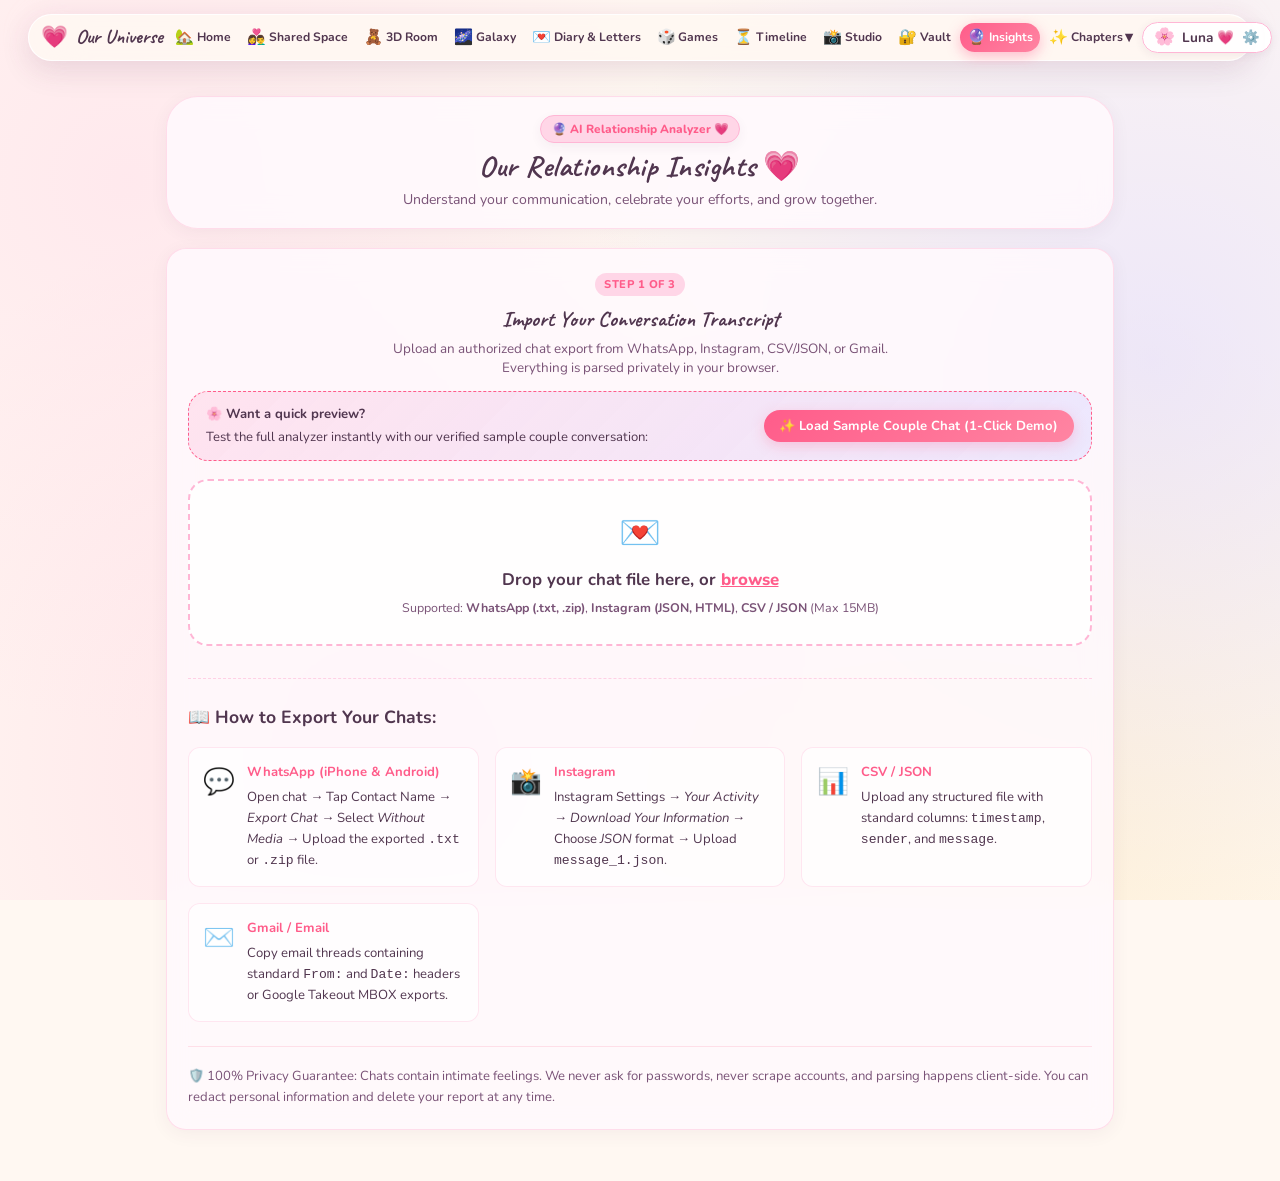
==== commit 820ef09c: "feat: unify navbar chapters dropdown and Instagram-style settings trigger across all pages" ====
--- a/analyzer.html
+++ b/analyzer.html
@@ -30,7 +30,7 @@
         }
       } catch (e) {}
     })();
-  </script>
+  <script src="js/settings-modal.js" defer></script>
 </head>
 <body class="page-analyzer">
 
@@ -63,14 +63,29 @@
         <li><a href="studio.html" class="nav-link"><span>📸</span> Studio</a></li>
         <li><a href="vault.html" class="nav-link"><span>🔐</span> Vault</a></li>
         <li><a href="analyzer.html" class="nav-link active"><span>🔮</span> Insights</a></li>
+
+        <!-- Dropdown for On-Page Romantic Chapters -->
+        <li class="nav-dropdown">
+          <button type="button" class="nav-link nav-dropdown-btn" id="nav-chapters-btn" aria-haspopup="true" aria-expanded="false">
+            <span>✨</span> Chapters <span class="dropdown-chevron">▾</span>
+          </button>
+          <ul class="nav-dropdown-menu" id="nav-chapters-menu" aria-label="Story Chapters">
+            <li><a href="index.html#couple-experience" class="nav-dropdown-item"><span>👩‍❤️‍👨</span> 3D Couple View</a></li>
+            <li><a href="index.html#memories" class="nav-dropdown-item"><span>🖼️</span> Memory Scrapbook</a></li>
+            <li><a href="index.html#love-letter" class="nav-dropdown-item"><span>💌</span> Romantic Love Letter</a></li>
+            <li><a href="index.html#calculator" class="nav-dropdown-item"><span>💘</span> Magic Love Match</a></li>
+            <li><a href="index.html#quiz" class="nav-dropdown-item"><span>🧸</span> Couple Fun Quiz</a></li>
+            <li><a href="index.html#countdown" class="nav-dropdown-item"><span>⏳</span> Special Day Countdown</a></li>
+            <li><a href="index.html#surprise" class="nav-dropdown-item"><span>✨</span> Secret Surprise Box</a></li>
+          </ul>
+        </li>
+
         <li class="nav-account-item">
-          <div class="user-account-pill">
-            <span class="user-avatar" aria-hidden="true">🌸</span>
+          <button type="button" class="user-settings-trigger" id="nav-settings-btn" aria-label="Open Account Settings & Profile" title="Settings & Profile ⚙️">
+            <span class="user-avatar" id="nav-user-avatar" aria-hidden="true">🌸</span>
             <span class="user-display-name" id="user-display-name">Soulmate</span>
-            <button type="button" class="btn-logout" id="btn-logout" aria-label="Log Out">
-              <span>Logout</span> 🚪
-            </button>
-          </div>
+            <span class="settings-gear-icon" aria-hidden="true">⚙️</span>
+          </button>
         </li>
       </ul>
     </nav>
--- a/css/style.css
+++ b/css/style.css
@@ -265,23 +265,24 @@
 }
 
 .nav-container {
-  max-width: 1360px;
-  width: 96%;
+  max-width: 1400px;
+  width: 98%;
   margin: 0 auto;
   display: flex;
   align-items: center;
   justify-content: space-between;
-  background: rgba(255, 248, 242, 0.88);
+  background: rgba(255, 248, 242, 0.90);
   backdrop-filter: blur(25px);
   -webkit-backdrop-filter: blur(25px);
   border: 1.5px solid rgba(255, 255, 255, 0.95);
   border-radius: var(--radius-full);
-  padding: 0.45rem 1.15rem;
+  padding: 0.40rem 1rem;
   box-shadow: 0 10px 30px rgba(81, 54, 79, 0.12), 0 0 25px rgba(255, 214, 231, 0.35);
   pointer-events: auto;
   transition: all var(--transition-normal);
-  gap: 0.6rem;
-}
+  gap: 0.5rem;
+}
+
 
 .site-header.scrolled .nav-container {
   padding: 0.38rem 1rem;
@@ -326,7 +327,7 @@
 .nav-links {
   display: flex;
   align-items: center;
-  gap: 0.22rem;
+  gap: 0.16rem;
   list-style: none;
   flex-wrap: nowrap;
   margin: 0;
@@ -337,19 +338,20 @@
   text-decoration: none;
   color: var(--color-dark-plum);
   font-weight: 700;
-  font-size: 0.83rem;
-  padding: 0.38rem 0.65rem;
+  font-size: 0.80rem;
+  padding: 0.32rem 0.50rem;
   border-radius: var(--radius-full);
   transition: all var(--transition-fast);
   display: inline-flex;
   align-items: center;
-  gap: 0.28rem;
+  gap: 0.22rem;
   white-space: nowrap !important;
   border: none;
   background: transparent;
   cursor: pointer;
   font-family: inherit;
 }
+
 
 .nav-link span {
   font-size: 0.95rem;
@@ -3111,35 +3113,74 @@
   font-size: 0.72rem;
 }
 
-/* User Account Pill in Navigation */
+/* User Account & Instagram Settings Trigger in Navigation */
 .nav-account-item {
   display: flex;
   align-items: center;
-}
-
-.user-account-pill {
+  flex-shrink: 0;
+}
+
+.user-settings-trigger {
   display: inline-flex;
   align-items: center;
-  gap: 0.6rem;
+  gap: 0.45rem;
   background: rgba(255, 255, 255, 0.95);
   border: 1.5px solid var(--color-soft-pink);
   border-radius: var(--radius-full);
-  padding: 0.35rem 0.65rem 0.35rem 0.85rem;
+  padding: 0.32rem 0.68rem 0.32rem 0.68rem;
+  box-shadow: 0 2px 8px rgba(81, 54, 79, 0.08);
+  cursor: pointer;
+  transition: all var(--transition-fast);
+  font-family: inherit;
+  color: var(--color-dark-plum);
+  outline: none;
+  white-space: nowrap;
+}
+
+.user-settings-trigger:hover,
+.user-settings-trigger:focus-visible {
+  background: #FFF5F7;
+  border-color: var(--color-rose-red);
+  transform: translateY(-1.5px);
+  box-shadow: 0 4px 14px rgba(255, 92, 138, 0.22);
+}
+
+.user-account-pill {
+  display: inline-flex;
+  align-items: center;
+  gap: 0.45rem;
+  background: rgba(255, 255, 255, 0.95);
+  border: 1.5px solid var(--color-soft-pink);
+  border-radius: var(--radius-full);
+  padding: 0.30rem 0.65rem;
   box-shadow: var(--shadow-sm);
 }
 
 .user-avatar {
-  font-size: 1.1rem;
+  font-size: 1.05rem;
+  line-height: 1;
 }
 
 .user-display-name {
   font-weight: 700;
   color: var(--color-dark-plum);
-  font-size: 0.92rem;
-  max-width: 120px;
+  font-size: 0.85rem;
+  max-width: 105px;
   white-space: nowrap;
   overflow: hidden;
   text-overflow: ellipsis;
+}
+
+.settings-gear-icon {
+  font-size: 0.88rem;
+  opacity: 0.85;
+  display: inline-block;
+  transition: transform 0.4s cubic-bezier(0.34, 1.56, 0.64, 1), opacity 0.2s ease;
+}
+
+.user-settings-trigger:hover .settings-gear-icon {
+  transform: rotate(60deg) scale(1.15);
+  opacity: 1;
 }
 
 .btn-logout {
@@ -3163,6 +3204,424 @@
   border-color: var(--color-rose-red);
   transform: translateY(-1px);
 }
+
+/* =====================================================
+   INSTAGRAM-STYLE SETTINGS & PROFILE MODAL ⚙️💗
+   ===================================================== */
+.settings-modal-backdrop {
+  position: fixed;
+  inset: 0;
+  z-index: 10000;
+  background: rgba(40, 20, 35, 0.55);
+  backdrop-filter: blur(10px);
+  -webkit-backdrop-filter: blur(10px);
+  display: flex;
+  align-items: center;
+  justify-content: center;
+  padding: 1rem;
+  opacity: 0;
+  visibility: hidden;
+  pointer-events: none;
+  transition: opacity 0.3s cubic-bezier(0.16, 1, 0.3, 1), visibility 0.3s ease;
+}
+
+.settings-modal-backdrop.active {
+  opacity: 1;
+  visibility: visible;
+  pointer-events: auto;
+}
+
+.settings-modal-dialog {
+  background: rgba(255, 255, 255, 0.98);
+  width: 100%;
+  max-width: 480px;
+  max-height: 90vh;
+  overflow-y: auto;
+  border-radius: 28px;
+  border: 1.5px solid rgba(255, 182, 193, 0.6);
+  box-shadow: 0 25px 60px rgba(60, 20, 45, 0.28), 0 0 35px rgba(255, 192, 203, 0.4);
+  padding: 1.5rem;
+  transform: scale(0.92) translateY(20px);
+  transition: transform 0.35s cubic-bezier(0.16, 1, 0.3, 1);
+  display: flex;
+  flex-direction: column;
+  gap: 1.15rem;
+  scrollbar-width: thin;
+  scrollbar-color: var(--color-soft-pink) transparent;
+}
+
+.settings-modal-backdrop.active .settings-modal-dialog {
+  transform: scale(1) translateY(0);
+}
+
+.settings-modal-header {
+  display: flex;
+  align-items: center;
+  justify-content: space-between;
+  border-bottom: 1px solid rgba(255, 182, 193, 0.35);
+  padding-bottom: 0.85rem;
+}
+
+.settings-modal-title-box {
+  display: flex;
+  align-items: center;
+  gap: 0.5rem;
+}
+
+.settings-title-icon {
+  font-size: 1.3rem;
+  animation: gearSpinSlow 12s linear infinite;
+  display: inline-block;
+}
+
+@keyframes gearSpinSlow {
+  from { transform: rotate(0deg); }
+  to { transform: rotate(360deg); }
+}
+
+.settings-modal-title {
+  font-size: 1.25rem;
+  font-weight: 800;
+  color: var(--color-dark-plum);
+  margin: 0;
+  font-family: var(--font-heading);
+}
+
+.settings-modal-close {
+  background: rgba(255, 92, 138, 0.1);
+  color: var(--color-dark-plum);
+  border: none;
+  width: 32px;
+  height: 32px;
+  border-radius: 50%;
+  font-size: 1.1rem;
+  font-weight: 700;
+  display: flex;
+  align-items: center;
+  justify-content: center;
+  cursor: pointer;
+  transition: all var(--transition-fast);
+}
+
+.settings-modal-close:hover {
+  background: var(--color-rose-red);
+  color: #fff;
+  transform: rotate(90deg) scale(1.05);
+}
+
+/* Instagram Profile Card */
+.settings-profile-card {
+  display: flex;
+  align-items: center;
+  gap: 1.1rem;
+  background: linear-gradient(135deg, rgba(255, 240, 245, 0.85), rgba(255, 230, 240, 0.65));
+  border: 1px solid rgba(255, 182, 193, 0.45);
+  border-radius: 20px;
+  padding: 0.95rem 1.15rem;
+}
+
+.settings-avatar-wrapper {
+  flex-shrink: 0;
+}
+
+.settings-avatar-ring {
+  width: 60px;
+  height: 60px;
+  border-radius: 50%;
+  background: linear-gradient(45deg, #FF5C8A, #FFA3B8, #C084FC, #FF85A2);
+  padding: 3px;
+  display: flex;
+  align-items: center;
+  justify-content: center;
+  box-shadow: 0 4px 14px rgba(255, 92, 138, 0.35);
+  animation: heartPulse 3s infinite ease-in-out;
+}
+
+.settings-avatar-emoji {
+  width: 100%;
+  height: 100%;
+  background: #ffffff;
+  border-radius: 50%;
+  display: flex;
+  align-items: center;
+  justify-content: center;
+  font-size: 1.8rem;
+  user-select: none;
+}
+
+.settings-profile-info {
+  display: flex;
+  flex-direction: column;
+  gap: 0.2rem;
+  min-width: 0;
+}
+
+.settings-profile-name-row {
+  display: flex;
+  align-items: center;
+  gap: 0.4rem;
+}
+
+.settings-profile-name {
+  margin: 0;
+  font-size: 1.12rem;
+  font-weight: 800;
+  color: var(--color-dark-plum);
+  white-space: nowrap;
+  overflow: hidden;
+  text-overflow: ellipsis;
+}
+
+.settings-verified-badge {
+  background: var(--color-rose-red);
+  color: #fff;
+  font-size: 0.68rem;
+  width: 17px;
+  height: 17px;
+  border-radius: 50%;
+  display: inline-flex;
+  align-items: center;
+  justify-content: center;
+  font-weight: 900;
+  box-shadow: 0 2px 6px rgba(255, 92, 138, 0.4);
+}
+
+.settings-profile-email {
+  margin: 0;
+  font-size: 0.82rem;
+  color: #7A5C70;
+  white-space: nowrap;
+  overflow: hidden;
+  text-overflow: ellipsis;
+}
+
+/* Avatar Picker Section */
+.settings-avatar-picker-section {
+  display: flex;
+  flex-direction: column;
+  gap: 0.45rem;
+}
+
+.settings-section-label {
+  font-size: 0.78rem;
+  font-weight: 700;
+  text-transform: uppercase;
+  letter-spacing: 0.05em;
+  color: #8C6A80;
+}
+
+.settings-avatar-picker-row {
+  display: flex;
+  gap: 0.5rem;
+  overflow-x: auto;
+  padding: 0.2rem 0.1rem;
+}
+
+.avatar-option-btn {
+  background: rgba(255, 255, 255, 0.95);
+  border: 1.5px solid rgba(255, 182, 193, 0.6);
+  border-radius: 50%;
+  width: 38px;
+  height: 38px;
+  font-size: 1.2rem;
+  display: flex;
+  align-items: center;
+  justify-content: center;
+  cursor: pointer;
+  transition: all var(--transition-fast);
+  flex-shrink: 0;
+}
+
+.avatar-option-btn:hover {
+  transform: scale(1.15);
+  border-color: var(--color-rose-red);
+  background: #FFF0F5;
+}
+
+.avatar-option-btn.active {
+  border-color: var(--color-rose-red);
+  background: #FFE6EE;
+  box-shadow: 0 0 0 2.5px rgba(255, 92, 138, 0.35);
+  transform: scale(1.12);
+}
+
+/* Card Section Boxes */
+.settings-tabs-content {
+  display: flex;
+  flex-direction: column;
+  gap: 1rem;
+}
+
+.settings-card-section {
+  background: #FFF9FA;
+  border: 1.2px solid rgba(255, 192, 203, 0.55);
+  border-radius: 18px;
+  padding: 1rem 1.1rem;
+  display: flex;
+  flex-direction: column;
+  gap: 0.7rem;
+}
+
+.settings-card-header {
+  display: flex;
+  align-items: center;
+  gap: 0.45rem;
+}
+
+.settings-card-header h4 {
+  margin: 0;
+  font-size: 0.92rem;
+  font-weight: 800;
+  color: var(--color-dark-plum);
+}
+
+.settings-card-icon {
+  font-size: 1.05rem;
+}
+
+.settings-form {
+  display: flex;
+  flex-direction: column;
+  gap: 0.6rem;
+}
+
+.settings-input-group {
+  display: flex;
+  flex-direction: column;
+  gap: 0.25rem;
+}
+
+.settings-input-label {
+  font-size: 0.78rem;
+  font-weight: 700;
+  color: var(--color-dark-plum);
+}
+
+.settings-input {
+  width: 100%;
+  background: #ffffff;
+  border: 1.2px solid rgba(255, 182, 193, 0.7);
+  border-radius: 12px;
+  padding: 0.52rem 0.80rem;
+  font-size: 0.88rem;
+  font-family: inherit;
+  color: var(--color-dark-plum);
+  transition: all var(--transition-fast);
+  outline: none;
+}
+
+.settings-input:focus {
+  border-color: var(--color-rose-red);
+  box-shadow: 0 0 0 3px rgba(255, 92, 138, 0.2);
+}
+
+.btn-settings-action {
+  border: none;
+  border-radius: 14px;
+  padding: 0.6rem 1.1rem;
+  font-size: 0.88rem;
+  font-weight: 700;
+  cursor: pointer;
+  display: inline-flex;
+  align-items: center;
+  justify-content: center;
+  gap: 0.4rem;
+  font-family: inherit;
+  transition: all var(--transition-fast);
+  margin-top: 0.2rem;
+}
+
+.btn-settings-action.primary {
+  background: linear-gradient(135deg, var(--color-rose-red), #FF7597);
+  color: #fff;
+  box-shadow: 0 4px 14px rgba(255, 92, 138, 0.35);
+}
+
+.btn-settings-action.primary:hover {
+  transform: translateY(-1.5px);
+  box-shadow: 0 6px 18px rgba(255, 92, 138, 0.45);
+}
+
+.btn-settings-action.secondary {
+  background: rgba(255, 92, 138, 0.12);
+  color: var(--color-rose-red);
+  border: 1.2px solid rgba(255, 92, 138, 0.35);
+}
+
+.btn-settings-action.secondary:hover {
+  background: rgba(255, 92, 138, 0.2);
+  transform: translateY(-1px);
+}
+
+.settings-feedback-msg {
+  font-size: 0.82rem;
+  font-weight: 700;
+  min-height: 1.1rem;
+  transition: all 0.25s ease;
+}
+
+.settings-feedback-msg.success {
+  color: #10B981;
+}
+
+.settings-feedback-msg.error {
+  color: #EF4444;
+}
+
+/* Logout Section */
+.settings-card-section.logout-section {
+  background: #FFF5F5;
+  border-color: rgba(255, 92, 138, 0.3);
+}
+
+.settings-logout-note {
+  font-size: 0.80rem;
+  color: #8C6A80;
+  margin: 0;
+  line-height: 1.4;
+}
+
+.instagram-logout-btn {
+  width: 100%;
+  justify-content: center;
+  padding: 0.65rem 1.2rem;
+  font-size: 0.90rem;
+  border-radius: 14px;
+  background: rgba(255, 59, 92, 0.12);
+  border: 1.5px solid rgba(255, 59, 92, 0.35);
+  color: #E11D48;
+}
+
+.instagram-logout-btn:hover {
+  background: #E11D48;
+  color: #ffffff;
+  border-color: #E11D48;
+  transform: translateY(-1.5px);
+  box-shadow: 0 6px 18px rgba(225, 29, 72, 0.35);
+}
+
+/* Responsive Navbar Tightening */
+@media (max-width: 1380px) {
+  .nav-container {
+    padding: 0.35rem 0.75rem;
+    gap: 0.35rem;
+  }
+  .nav-logo {
+    font-size: 1.25rem;
+  }
+  .nav-links {
+    gap: 0.12rem;
+  }
+  .nav-link {
+    font-size: 0.76rem;
+    padding: 0.28rem 0.44rem;
+    gap: 0.18rem;
+  }
+  .user-display-name {
+    max-width: 80px;
+  }
+}
+
 
 /* Hero Welcome Banner */
 .hero-welcome-user {
@@ -6517,9 +6976,629 @@
   pointer-events: none;
 }
 
+.galaxy-controls-bar {
+  display: flex;
+  align-items: center;
+  justify-content: space-between;
+  gap: 0.8rem;
+  flex-wrap: wrap;
+  margin-top: 1.2rem;
+}
+
+/* Feature Actions (Build Our World & Time Travel) */
+.galaxy-feature-actions {
+  display: inline-flex;
+  align-items: center;
+  gap: 0.55rem;
+  flex-wrap: wrap;
+}
+
+.btn-galaxy-feature {
+  background: linear-gradient(135deg, rgba(255, 245, 250, 0.98), rgba(245, 235, 255, 0.98));
+  border: 1.5px solid rgba(255, 143, 177, 0.5);
+  color: var(--color-dark-plum);
+  border-radius: var(--radius-full);
+  padding: 0.44rem 1.05rem;
+  font-size: 0.84rem;
+  font-weight: 800;
+  cursor: pointer;
+  display: inline-flex;
+  align-items: center;
+  gap: 0.4rem;
+  box-shadow: 0 4px 14px rgba(81, 54, 79, 0.08);
+  transition: all 0.25s cubic-bezier(0.16, 1, 0.3, 1);
+  font-family: inherit;
+  white-space: nowrap;
+}
+
+.btn-galaxy-feature:hover {
+  transform: translateY(-2px);
+  border-color: var(--color-rose-red);
+  background: #FFF0F5;
+  color: var(--color-rose-red);
+  box-shadow: 0 6px 18px rgba(255, 92, 138, 0.25);
+}
+
+.btn-galaxy-feature.active {
+  background: linear-gradient(135deg, var(--color-rose-red), #C084FC);
+  color: #fff;
+  border-color: transparent;
+  box-shadow: 0 4px 16px rgba(255, 92, 138, 0.4);
+}
+
+/* Canvas Overlay Quick Tools */
+.galaxy-canvas-tools-bar {
+  position: absolute;
+  top: 1rem;
+  right: 1rem;
+  z-index: 15;
+  display: flex;
+  gap: 0.55rem;
+  pointer-events: auto;
+}
+
+.galaxy-canvas-tool-btn {
+  background: rgba(22, 12, 32, 0.80);
+  backdrop-filter: blur(10px);
+  -webkit-backdrop-filter: blur(10px);
+  border: 1.2px solid rgba(255, 182, 193, 0.45);
+  color: #FFF;
+  border-radius: 50px;
+  padding: 0.42rem 0.95rem;
+  font-size: 0.82rem;
+  font-weight: 700;
+  cursor: pointer;
+  display: inline-flex;
+  align-items: center;
+  gap: 0.35rem;
+  transition: all 0.2s ease;
+  box-shadow: 0 4px 16px rgba(0, 0, 0, 0.35);
+}
+
+.galaxy-canvas-tool-btn:hover {
+  background: rgba(255, 92, 138, 0.90);
+  border-color: #FFF;
+  transform: translateY(-1.5px);
+  box-shadow: 0 6px 20px rgba(255, 92, 138, 0.45);
+}
+
+.galaxy-canvas-tool-btn.active {
+  background: linear-gradient(135deg, var(--color-rose-red), #C084FC);
+  border-color: #FFF;
+  box-shadow: 0 0 0 2px rgba(255, 255, 255, 0.4);
+}
+
 /* =====================================================
-   OUR LITTLE WORLD GALAXY 💗 (NEW 3D UNIVERSE STYLES)
+   FEATURE 1: BUILD OUR WORLD EDIT PANEL
    ===================================================== */
+.build-world-panel {
+  position: absolute;
+  top: 0.85rem;
+  right: 0.85rem;
+  bottom: 0.85rem;
+  width: 350px;
+  max-width: calc(100% - 1.7rem);
+  background: rgba(24, 12, 36, 0.92);
+  backdrop-filter: blur(18px);
+  -webkit-backdrop-filter: blur(18px);
+  border: 1.5px solid rgba(255, 182, 193, 0.45);
+  border-radius: 22px;
+  box-shadow: -10px 0 40px rgba(0, 0, 0, 0.55), 0 0 25px rgba(255, 143, 177, 0.25);
+  z-index: 25;
+  display: flex;
+  flex-direction: column;
+  padding: 1.15rem;
+  color: #FFF;
+  animation: panelSlideIn 0.3s cubic-bezier(0.16, 1, 0.3, 1);
+  overflow-y: auto;
+  scrollbar-width: thin;
+  scrollbar-color: var(--color-rose-red) transparent;
+  gap: 1rem;
+}
+
+@keyframes panelSlideIn {
+  from { transform: translateX(40px); opacity: 0; }
+  to { transform: translateX(0); opacity: 1; }
+}
+
+.build-world-header {
+  display: flex;
+  align-items: center;
+  justify-content: space-between;
+  border-bottom: 1px solid rgba(255, 182, 193, 0.25);
+  padding-bottom: 0.75rem;
+}
+
+.build-world-title-box {
+  display: flex;
+  align-items: center;
+  gap: 0.6rem;
+}
+
+.build-world-title-box .panel-icon {
+  font-size: 1.6rem;
+}
+
+.panel-title {
+  margin: 0;
+  font-size: 1.12rem;
+  font-weight: 800;
+  color: #FFF;
+  font-family: var(--font-heading);
+}
+
+.panel-subtitle {
+  margin: 0;
+  font-size: 0.76rem;
+  color: rgba(255, 214, 231, 0.85);
+}
+
+.panel-close-btn {
+  background: rgba(255, 255, 255, 0.12);
+  border: none;
+  width: 30px;
+  height: 30px;
+  border-radius: 50%;
+  color: #FFF;
+  font-size: 1rem;
+  cursor: pointer;
+  display: flex;
+  align-items: center;
+  justify-content: center;
+  transition: all 0.2s ease;
+}
+
+.panel-close-btn:hover {
+  background: var(--color-rose-red);
+  transform: rotate(90deg);
+}
+
+.palette-label {
+  font-size: 0.78rem;
+  font-weight: 700;
+  text-transform: uppercase;
+  letter-spacing: 0.05em;
+  color: #FFB6C1;
+  display: block;
+  margin-bottom: 0.45rem;
+}
+
+.build-palette-grid {
+  display: grid;
+  grid-template-columns: repeat(2, 1fr);
+  gap: 0.5rem;
+}
+
+.palette-item-btn {
+  background: rgba(255, 255, 255, 0.08);
+  border: 1px solid rgba(255, 182, 193, 0.3);
+  border-radius: 12px;
+  padding: 0.55rem 0.5rem;
+  display: flex;
+  align-items: center;
+  gap: 0.45rem;
+  color: #FFF;
+  font-size: 0.80rem;
+  font-weight: 700;
+  cursor: pointer;
+  transition: all 0.2s ease;
+}
+
+.palette-item-btn:hover {
+  background: rgba(255, 92, 138, 0.25);
+  border-color: var(--color-rose-red);
+  transform: translateY(-1.5px);
+}
+
+.palette-item-btn .item-emoji {
+  font-size: 1.25rem;
+}
+
+/* Placed items list */
+.placed-items-list {
+  background: rgba(0, 0, 0, 0.25);
+  border: 1px solid rgba(255, 182, 193, 0.2);
+  border-radius: 14px;
+  padding: 0.6rem;
+  max-height: 120px;
+  overflow-y: auto;
+  display: flex;
+  flex-direction: column;
+  gap: 0.35rem;
+}
+
+.empty-placed-note {
+  margin: 0;
+  font-size: 0.78rem;
+  color: rgba(255, 214, 231, 0.65);
+  text-align: center;
+  padding: 0.5rem 0;
+}
+
+.placed-item-row {
+  display: flex;
+  align-items: center;
+  justify-content: space-between;
+  background: rgba(255, 255, 255, 0.06);
+  border-radius: 8px;
+  padding: 0.32rem 0.55rem;
+  font-size: 0.78rem;
+  cursor: pointer;
+  transition: all 0.15s ease;
+}
+
+.placed-item-row:hover,
+.placed-item-row.selected {
+  background: rgba(255, 92, 138, 0.35);
+  border: 1px solid var(--color-rose-red);
+}
+
+.placed-item-title {
+  display: flex;
+  align-items: center;
+  gap: 0.35rem;
+  font-weight: 700;
+}
+
+.btn-remove-item {
+  background: none;
+  border: none;
+  color: rgba(255, 100, 120, 0.8);
+  font-size: 0.85rem;
+  cursor: pointer;
+  padding: 0.2rem 0.4rem;
+}
+
+.btn-remove-item:hover {
+  color: #FF4D6D;
+}
+
+/* Adjust Section */
+.build-adjust-section {
+  background: rgba(255, 255, 255, 0.06);
+  border: 1px solid rgba(192, 132, 252, 0.35);
+  border-radius: 14px;
+  padding: 0.75rem;
+  display: flex;
+  flex-direction: column;
+  gap: 0.6rem;
+}
+
+.adjust-control-group {
+  display: flex;
+  flex-direction: column;
+  gap: 0.45rem;
+}
+
+.control-row {
+  display: flex;
+  align-items: center;
+  justify-content: space-between;
+  gap: 0.45rem;
+  font-size: 0.76rem;
+}
+
+.control-row label {
+  width: 80px;
+  color: #FFD1DC;
+}
+
+.control-row input[type="range"] {
+  flex: 1;
+  accent-color: var(--color-rose-red);
+  cursor: pointer;
+}
+
+.control-row .slider-val {
+  width: 40px;
+  text-align: right;
+  font-weight: 700;
+  color: #FFF;
+}
+
+.btn-remove-selected {
+  background: rgba(255, 59, 92, 0.15);
+  border: 1px solid rgba(255, 59, 92, 0.4);
+  color: #FF8095;
+  border-radius: 8px;
+  padding: 0.38rem 0.6rem;
+  font-size: 0.78rem;
+  font-weight: 700;
+  cursor: pointer;
+  transition: all 0.2s ease;
+}
+
+.btn-remove-selected:hover {
+  background: #FF3B5C;
+  color: #FFF;
+}
+
+.build-panel-actions {
+  display: flex;
+  gap: 0.5rem;
+  margin-top: auto;
+}
+
+.btn-save-world {
+  flex: 2;
+  font-size: 0.84rem;
+  padding: 0.6rem 0.8rem;
+}
+
+.btn-clear-world {
+  flex: 1;
+  background: rgba(255, 255, 255, 0.12);
+  border: 1px solid rgba(255, 255, 255, 0.25);
+  color: #FFF;
+  border-radius: var(--radius-full);
+  font-size: 0.78rem;
+  font-weight: 700;
+  cursor: pointer;
+  transition: all 0.2s ease;
+}
+
+.btn-clear-world:hover {
+  background: rgba(255, 59, 92, 0.25);
+  border-color: #FF3B5C;
+}
+
+.build-status-msg {
+  font-size: 0.78rem;
+  font-weight: 700;
+  min-height: 1rem;
+  text-align: center;
+  color: #34D399;
+}
+
+/* =====================================================
+   FEATURE 2: TIME TRAVEL PORTAL TIMELINE HUD
+   ===================================================== */
+.time-travel-hud {
+  position: absolute;
+  left: 0.85rem;
+  right: 0.85rem;
+  bottom: 0.85rem;
+  z-index: 25;
+  background: rgba(20, 10, 32, 0.92);
+  backdrop-filter: blur(18px);
+  -webkit-backdrop-filter: blur(18px);
+  border: 1.5px solid rgba(192, 132, 252, 0.5);
+  border-radius: 22px;
+  box-shadow: 0 16px 45px rgba(0, 0, 0, 0.6), 0 0 30px rgba(192, 132, 252, 0.35);
+  padding: 1rem 1.25rem;
+  color: #FFF;
+  display: flex;
+  flex-direction: column;
+  gap: 0.85rem;
+  animation: hudSlideUp 0.35s cubic-bezier(0.16, 1, 0.3, 1);
+}
+
+@keyframes hudSlideUp {
+  from { transform: translateY(40px); opacity: 0; }
+  to { transform: translateY(0); opacity: 1; }
+}
+
+.time-travel-top-bar {
+  display: flex;
+  align-items: center;
+  justify-content: space-between;
+}
+
+.time-travel-status {
+  display: flex;
+  align-items: center;
+  gap: 0.65rem;
+}
+
+.portal-pulse-icon {
+  font-size: 1.6rem;
+  animation: portalSpin 6s linear infinite;
+  display: inline-block;
+}
+
+@keyframes portalSpin {
+  from { transform: rotate(0deg); }
+  to { transform: rotate(360deg); }
+}
+
+.portal-badge-label {
+  font-size: 0.70rem;
+  font-weight: 800;
+  letter-spacing: 0.08em;
+  color: #C084FC;
+  text-transform: uppercase;
+}
+
+.portal-current-dest {
+  margin: 0;
+  font-size: 0.98rem;
+  font-weight: 800;
+  color: #FFF;
+}
+
+.btn-close-portal {
+  background: rgba(255, 255, 255, 0.12);
+  border: 1px solid rgba(255, 182, 193, 0.3);
+  color: #FFF;
+  border-radius: var(--radius-full);
+  padding: 0.35rem 0.85rem;
+  font-size: 0.78rem;
+  font-weight: 700;
+  cursor: pointer;
+  transition: all 0.2s ease;
+}
+
+.btn-close-portal:hover {
+  background: var(--color-rose-red);
+  border-color: var(--color-rose-red);
+}
+
+/* Timeline Strip */
+.time-travel-timeline-strip {
+  display: flex;
+  align-items: center;
+  gap: 0.75rem;
+  overflow-x: auto;
+  padding: 0.4rem 0.2rem;
+  scrollbar-width: thin;
+  scrollbar-color: #C084FC transparent;
+}
+
+.time-travel-node {
+  flex: 0 0 auto;
+  background: rgba(255, 255, 255, 0.08);
+  border: 1.2px solid rgba(192, 132, 252, 0.35);
+  border-radius: 14px;
+  padding: 0.55rem 0.85rem;
+  display: flex;
+  flex-direction: column;
+  gap: 0.2rem;
+  cursor: pointer;
+  transition: all 0.25s cubic-bezier(0.16, 1, 0.3, 1);
+  min-width: 130px;
+}
+
+.time-travel-node:hover {
+  background: rgba(192, 132, 252, 0.25);
+  border-color: #C084FC;
+  transform: translateY(-2px);
+}
+
+.time-travel-node.active {
+  background: linear-gradient(135deg, rgba(255, 92, 138, 0.4), rgba(192, 132, 252, 0.4));
+  border-color: #FF5C8A;
+  box-shadow: 0 0 16px rgba(255, 92, 138, 0.5);
+  transform: scale(1.04);
+}
+
+.time-travel-node .node-date {
+  font-size: 0.72rem;
+  font-weight: 800;
+  color: #FFB6C1;
+}
+
+.time-travel-node .node-title {
+  font-size: 0.80rem;
+  font-weight: 700;
+  color: #FFF;
+  white-space: nowrap;
+  overflow: hidden;
+  text-overflow: ellipsis;
+  max-width: 140px;
+}
+
+/* Warp Reveal Card */
+.time-travel-reveal-card {
+  background: rgba(255, 255, 255, 0.1);
+  border: 1px solid rgba(255, 92, 138, 0.5);
+  border-radius: 14px;
+  padding: 0.85rem;
+  display: flex;
+  flex-direction: column;
+  gap: 0.45rem;
+  animation: fadeIn 0.3s ease;
+}
+
+.reveal-header {
+  display: flex;
+  align-items: center;
+  justify-content: space-between;
+}
+
+.reveal-arrived-badge {
+  font-size: 0.76rem;
+  font-weight: 800;
+  color: #34D399;
+}
+
+.reveal-constellation {
+  font-size: 0.72rem;
+  background: rgba(192, 132, 252, 0.3);
+  padding: 0.2rem 0.5rem;
+  border-radius: 50px;
+  color: #E9D5FF;
+}
+
+.reveal-title {
+  margin: 0;
+  font-size: 0.98rem;
+  font-weight: 800;
+  color: #FFF;
+}
+
+.reveal-note {
+  margin: 0;
+  font-size: 0.80rem;
+  color: rgba(255, 235, 245, 0.9);
+  line-height: 1.4;
+}
+
+.reveal-actions {
+  display: flex;
+  gap: 0.5rem;
+  margin-top: 0.3rem;
+}
+
+.btn-reveal-open-modal {
+  background: linear-gradient(135deg, var(--color-rose-red), #C084FC);
+  border: none;
+  color: #FFF;
+  border-radius: var(--radius-full);
+  padding: 0.4rem 0.9rem;
+  font-size: 0.78rem;
+  font-weight: 700;
+  cursor: pointer;
+  transition: all 0.2s ease;
+}
+
+.btn-reveal-open-modal:hover {
+  transform: translateY(-1px);
+  box-shadow: 0 4px 12px rgba(255, 92, 138, 0.4);
+}
+
+.btn-reveal-reset {
+  background: rgba(255, 255, 255, 0.12);
+  border: 1px solid rgba(255, 255, 255, 0.25);
+  color: #FFF;
+  border-radius: var(--radius-full);
+  padding: 0.4rem 0.85rem;
+  font-size: 0.78rem;
+  font-weight: 700;
+  cursor: pointer;
+  transition: all 0.2s ease;
+}
+
+.btn-reveal-reset:hover {
+  background: rgba(255, 255, 255, 0.2);
+}
+
+/* Mobile Responsive */
+@media (max-width: 768px) {
+  .galaxy-controls-bar {
+    flex-direction: column;
+    align-items: stretch;
+    gap: 0.6rem;
+  }
+  .galaxy-feature-actions {
+    justify-content: center;
+  }
+  .build-world-panel {
+    width: 100%;
+    right: 0;
+    left: 0;
+    top: auto;
+    bottom: 0;
+    max-height: 75%;
+    border-radius: 20px 20px 0 0;
+  }
+  .time-travel-hud {
+    left: 0.5rem;
+    right: 0.5rem;
+    bottom: 0.5rem;
+    padding: 0.8rem;
+  }
+}
+
 .our-world-section {
   margin-top: 4.5rem;
   position: relative;
